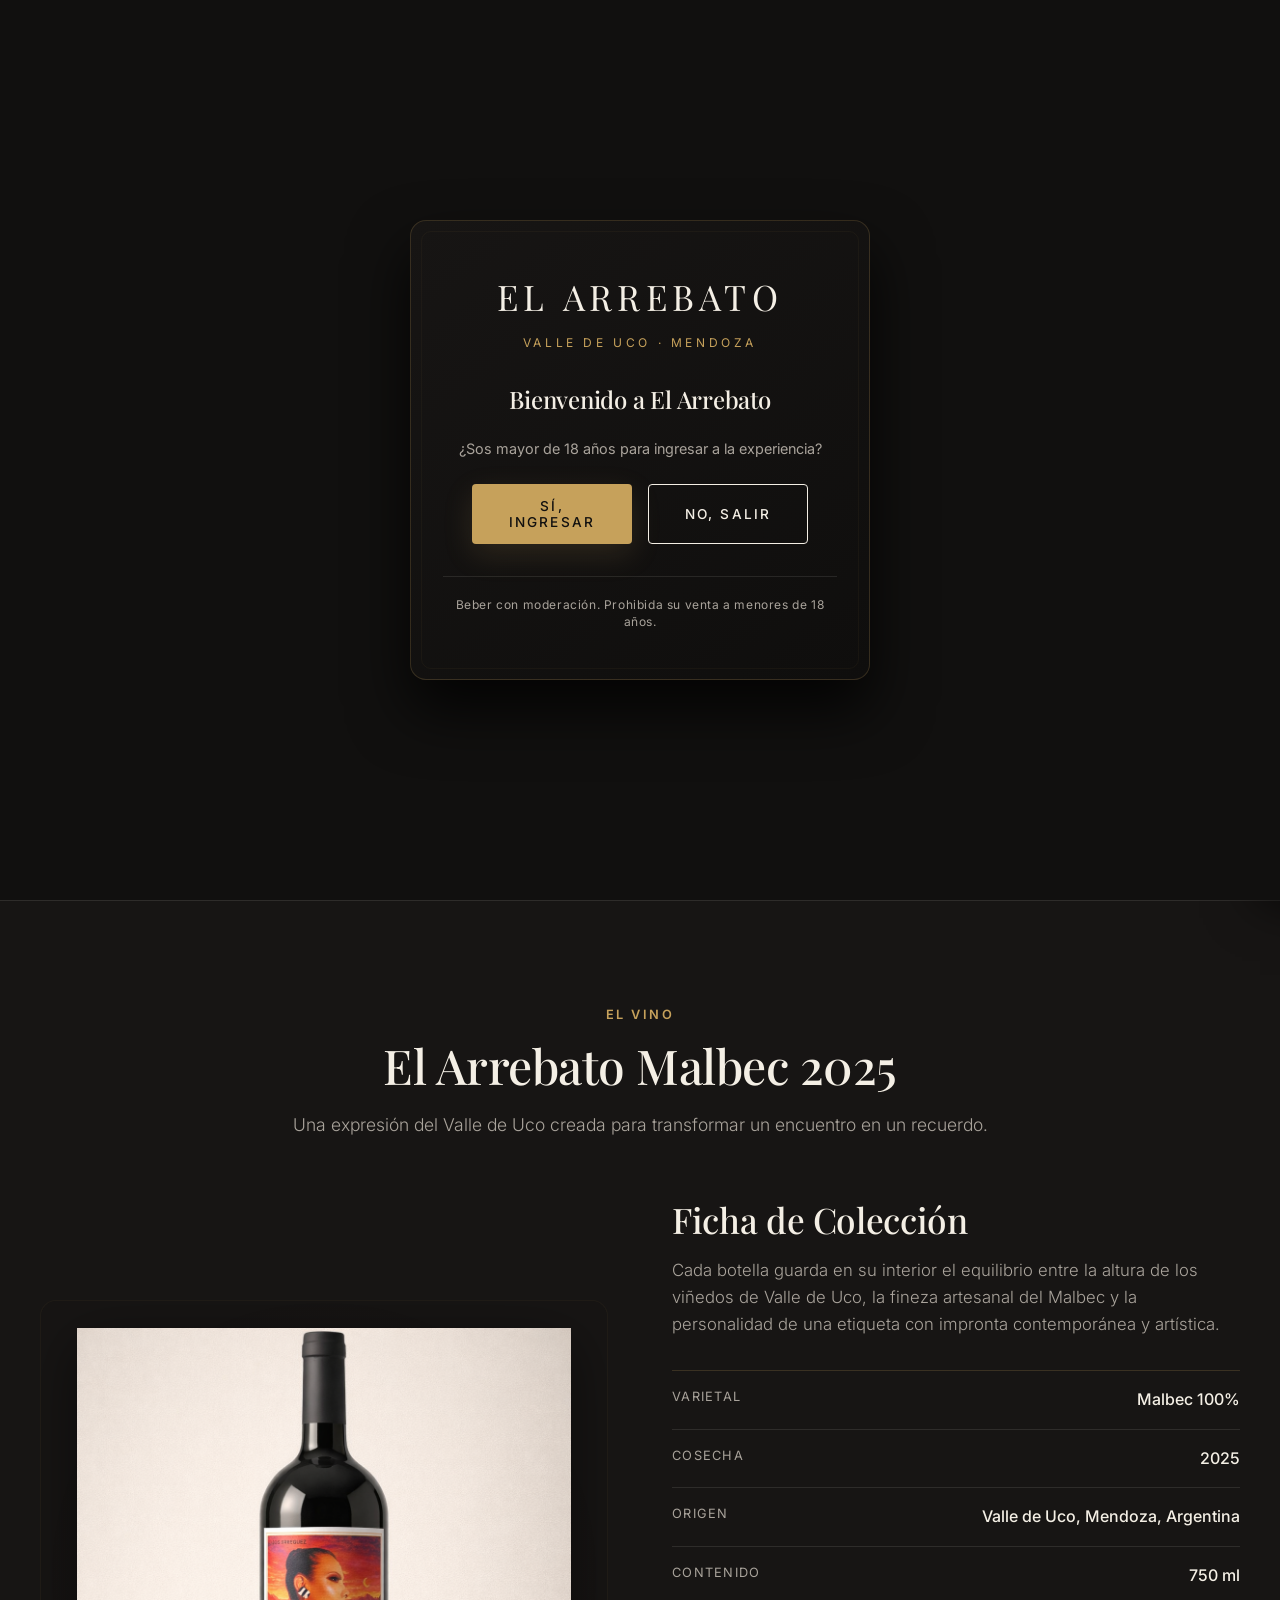
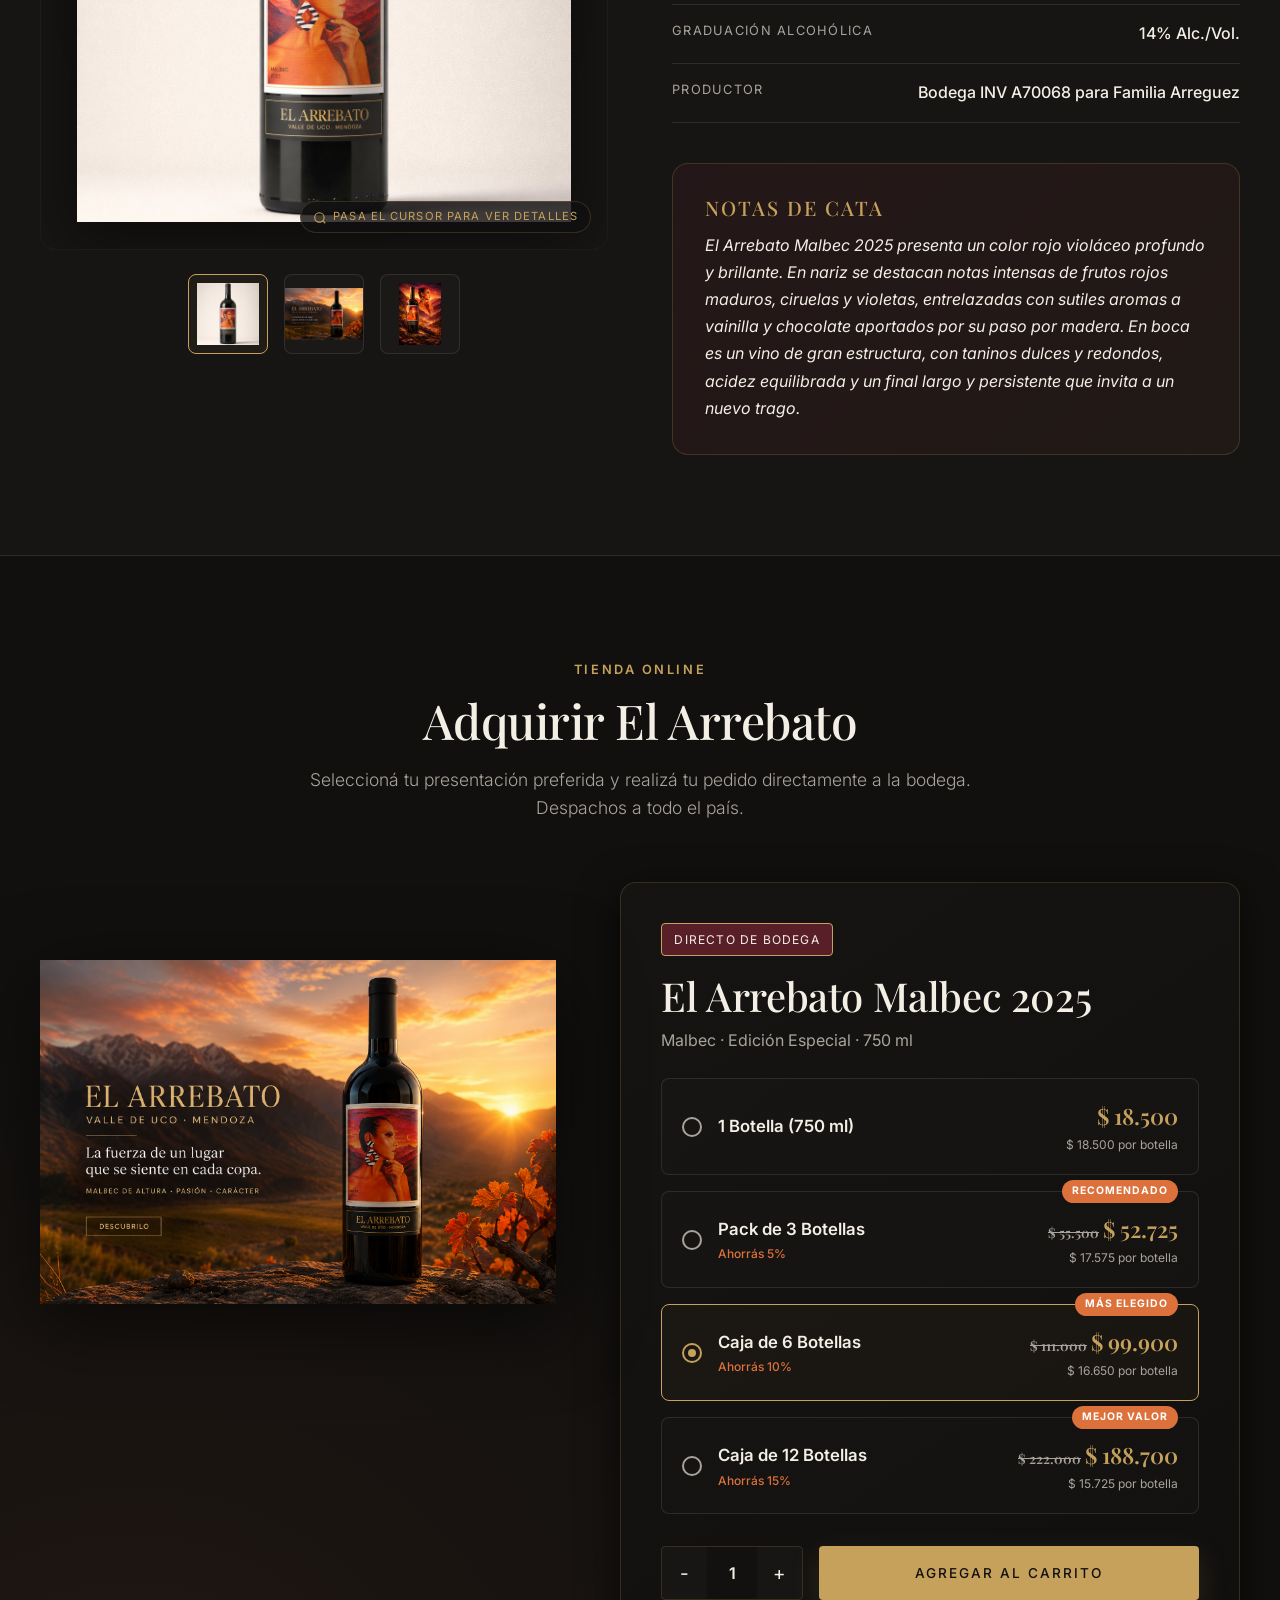
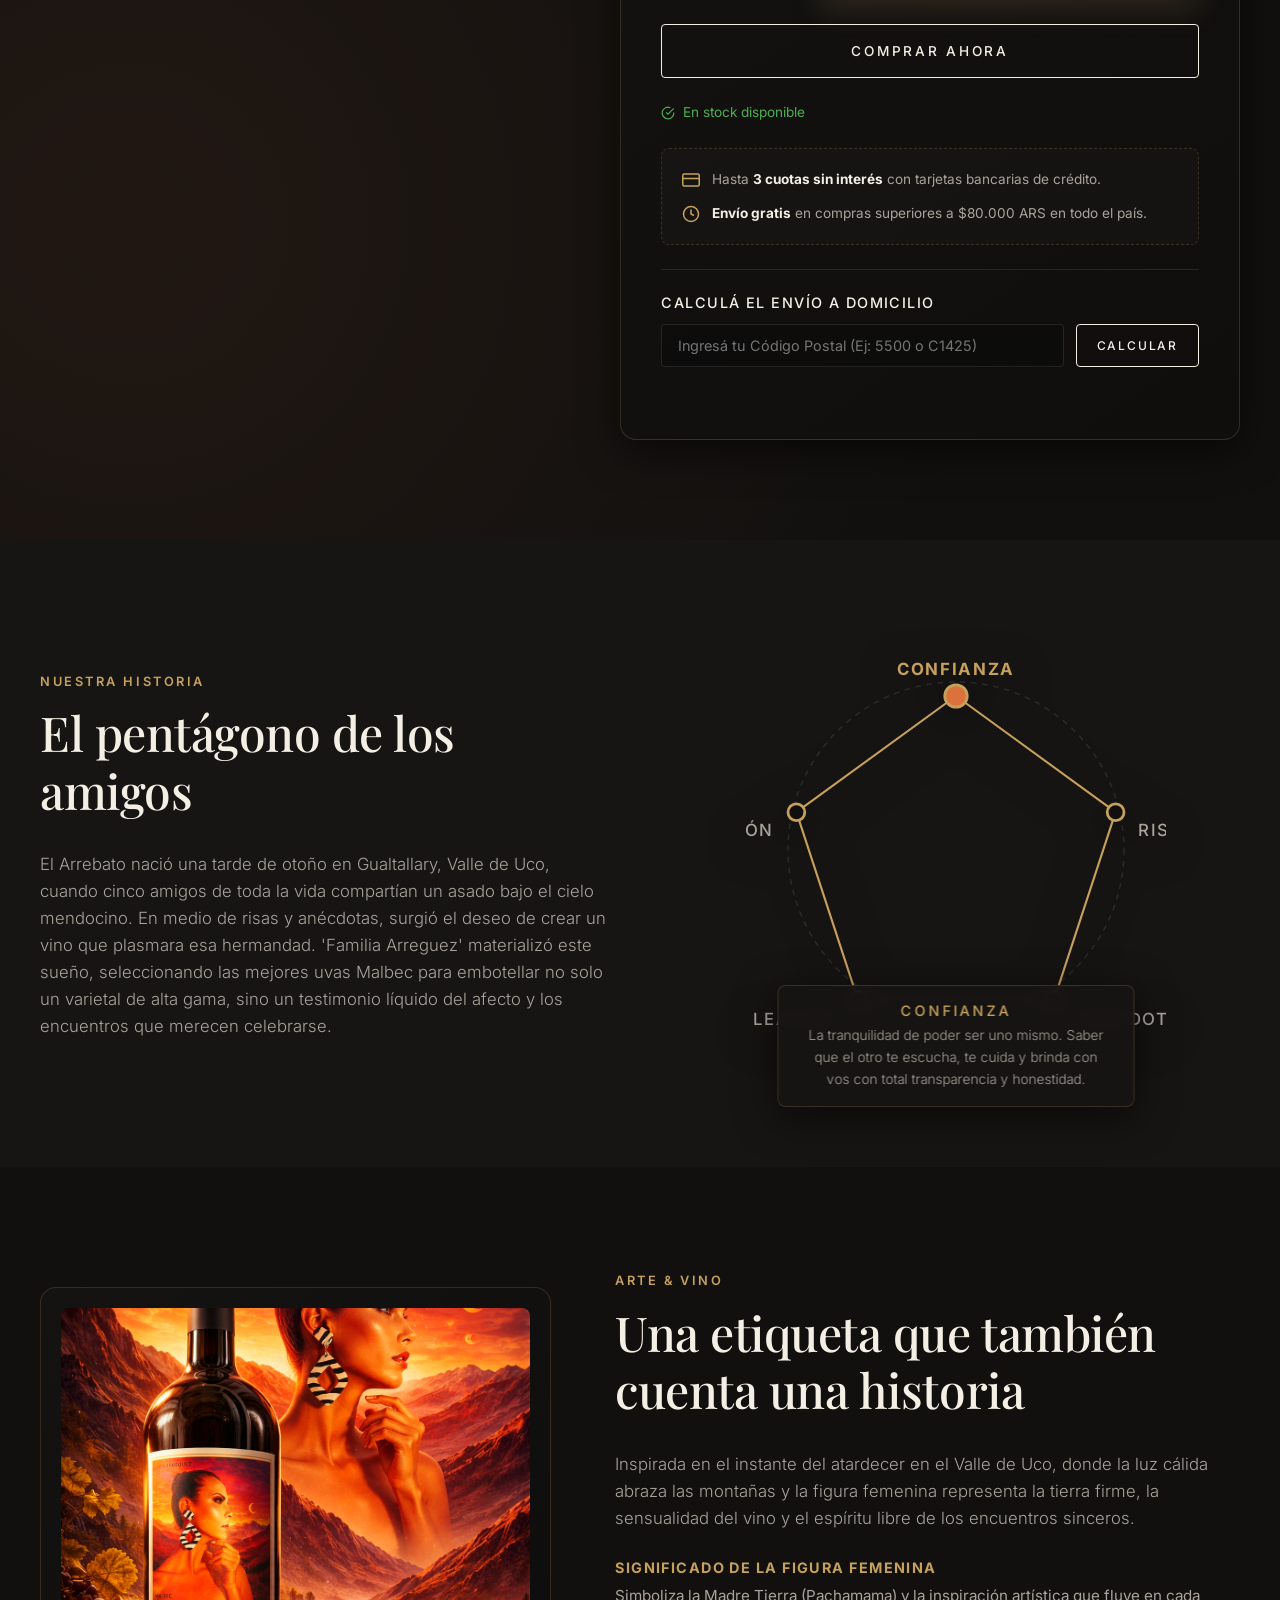
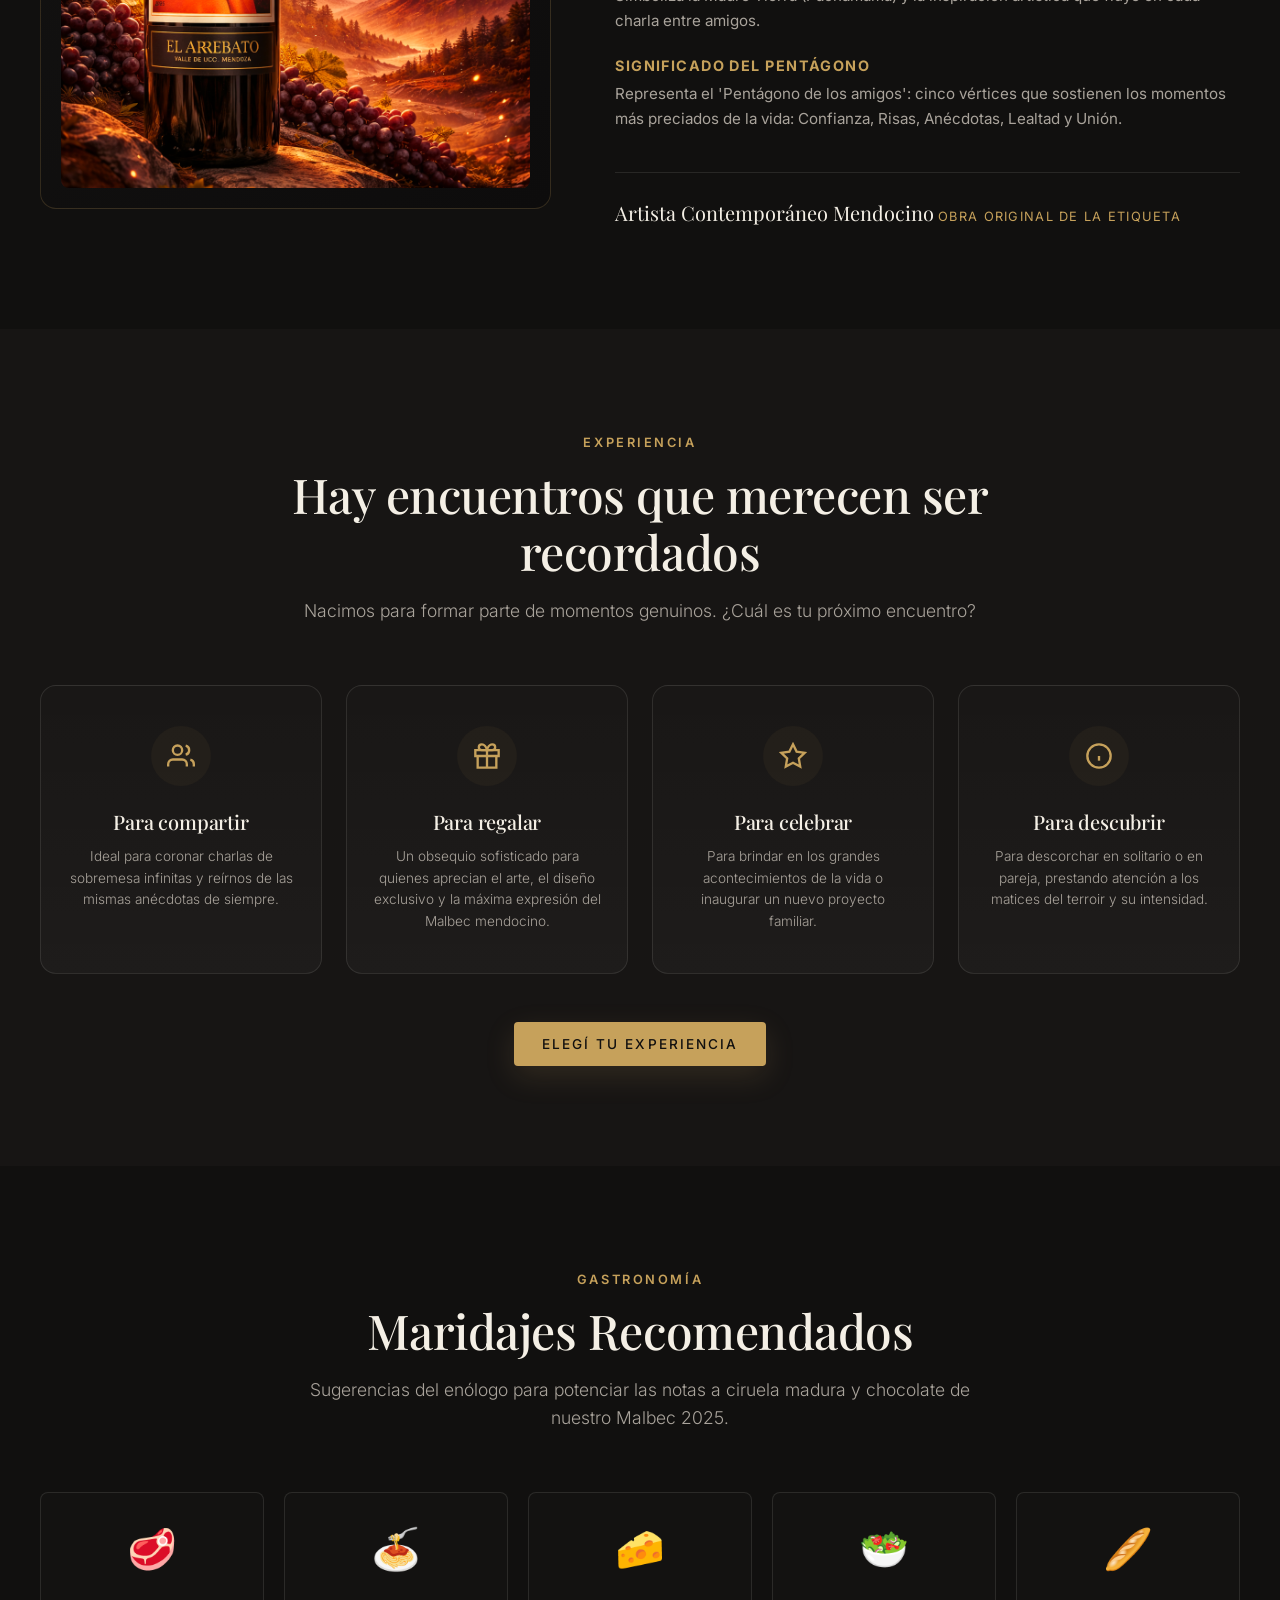
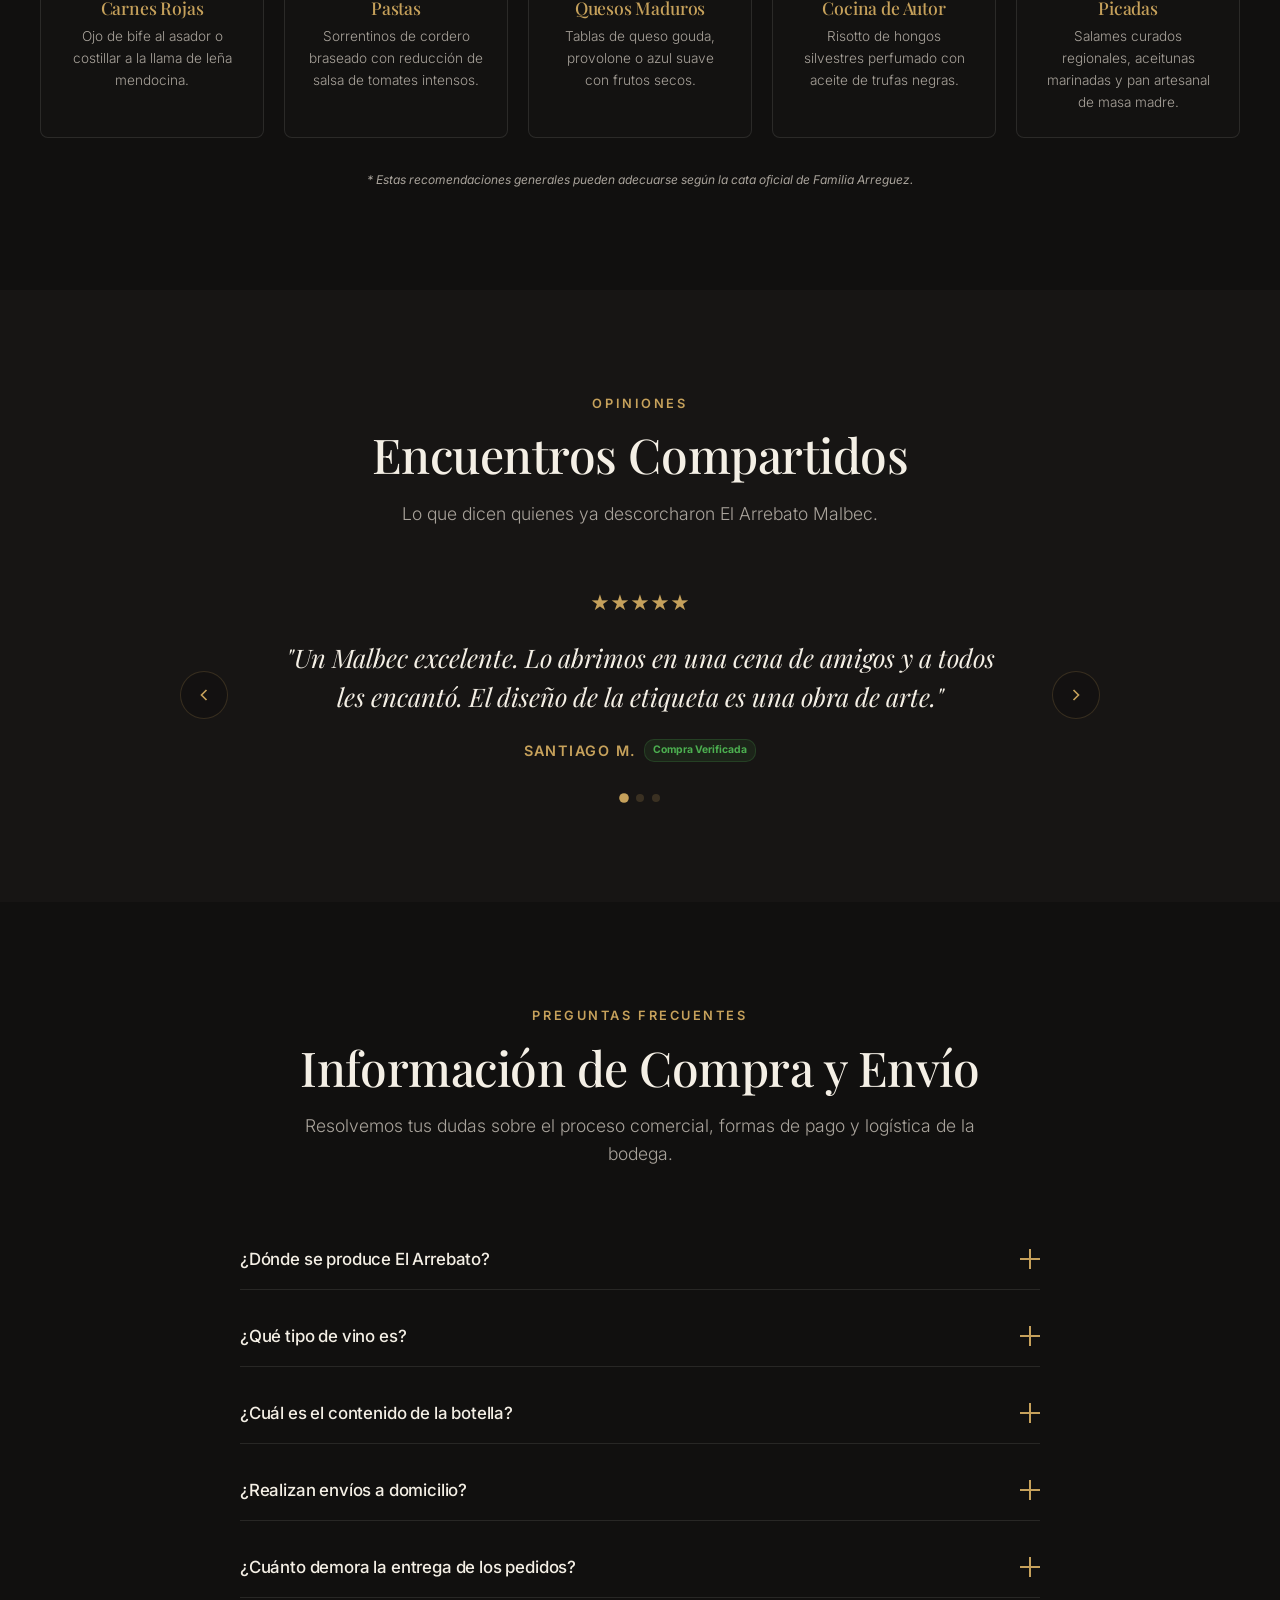
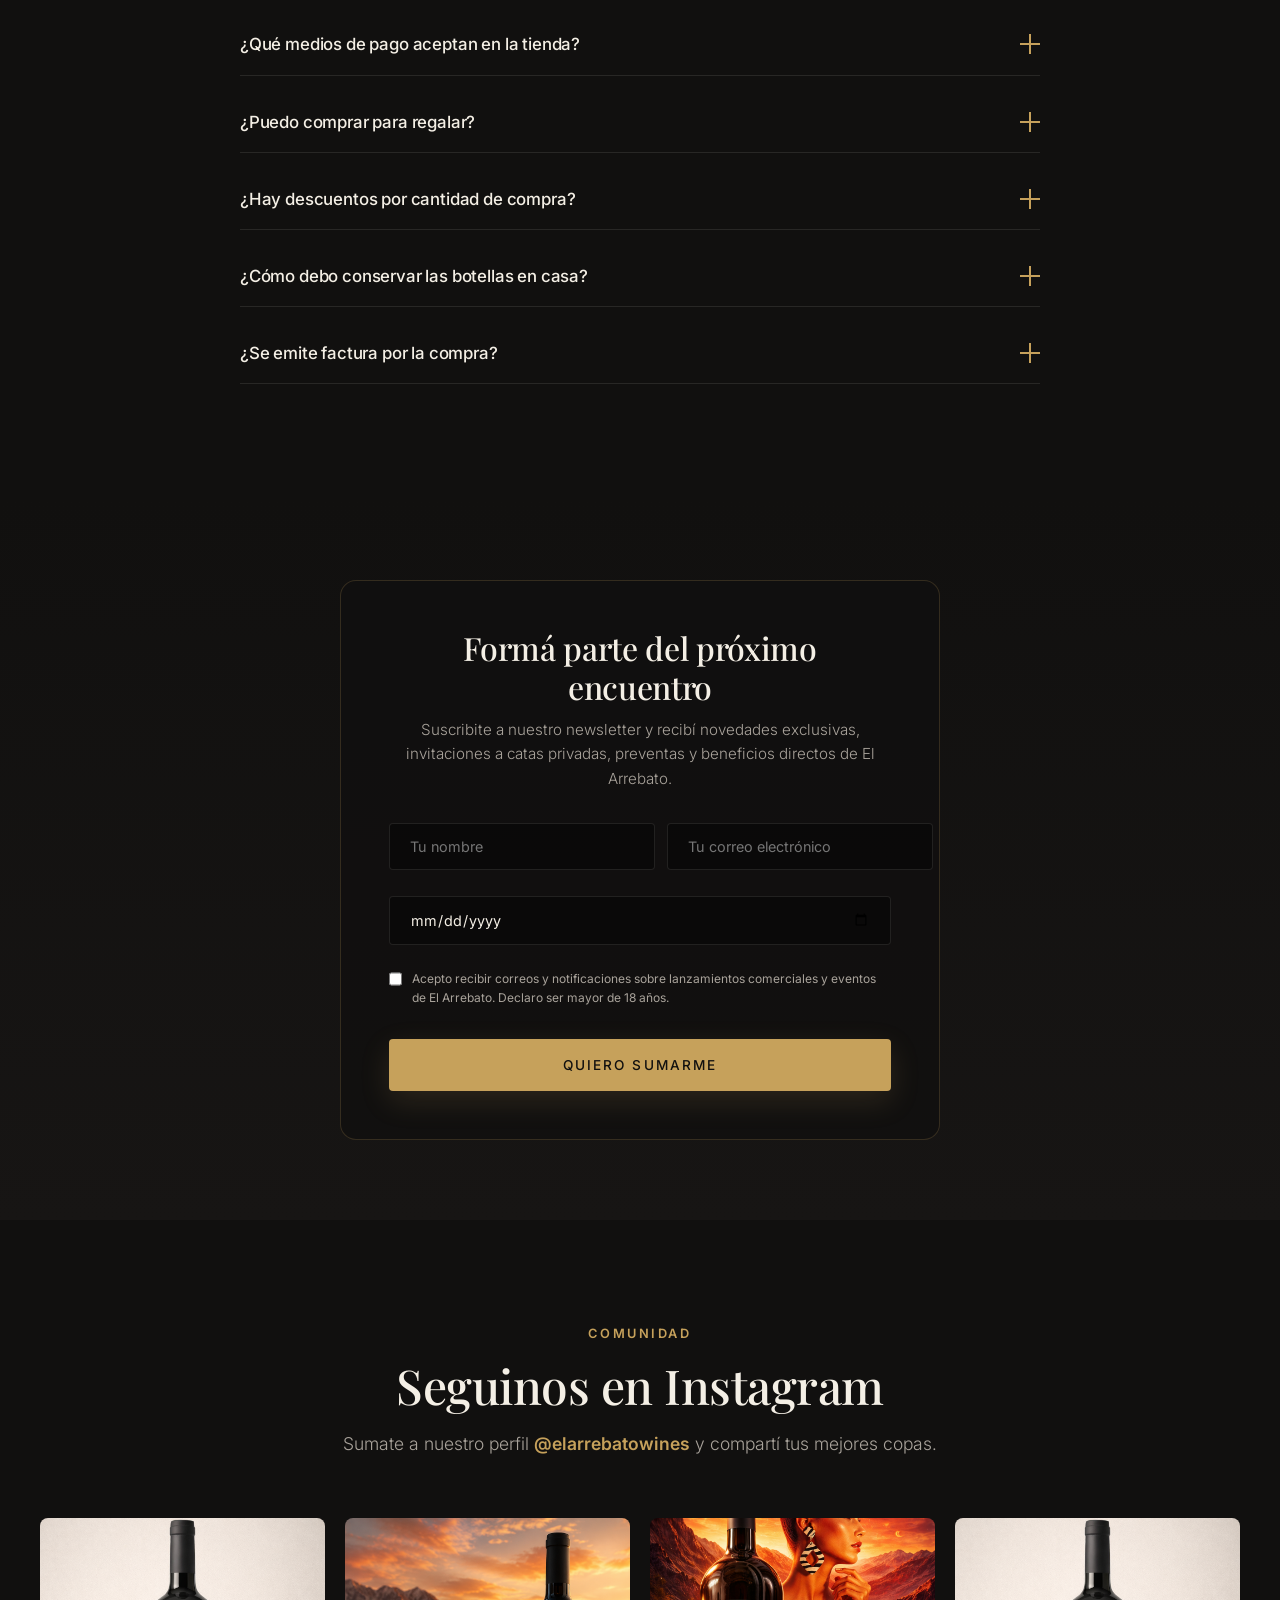
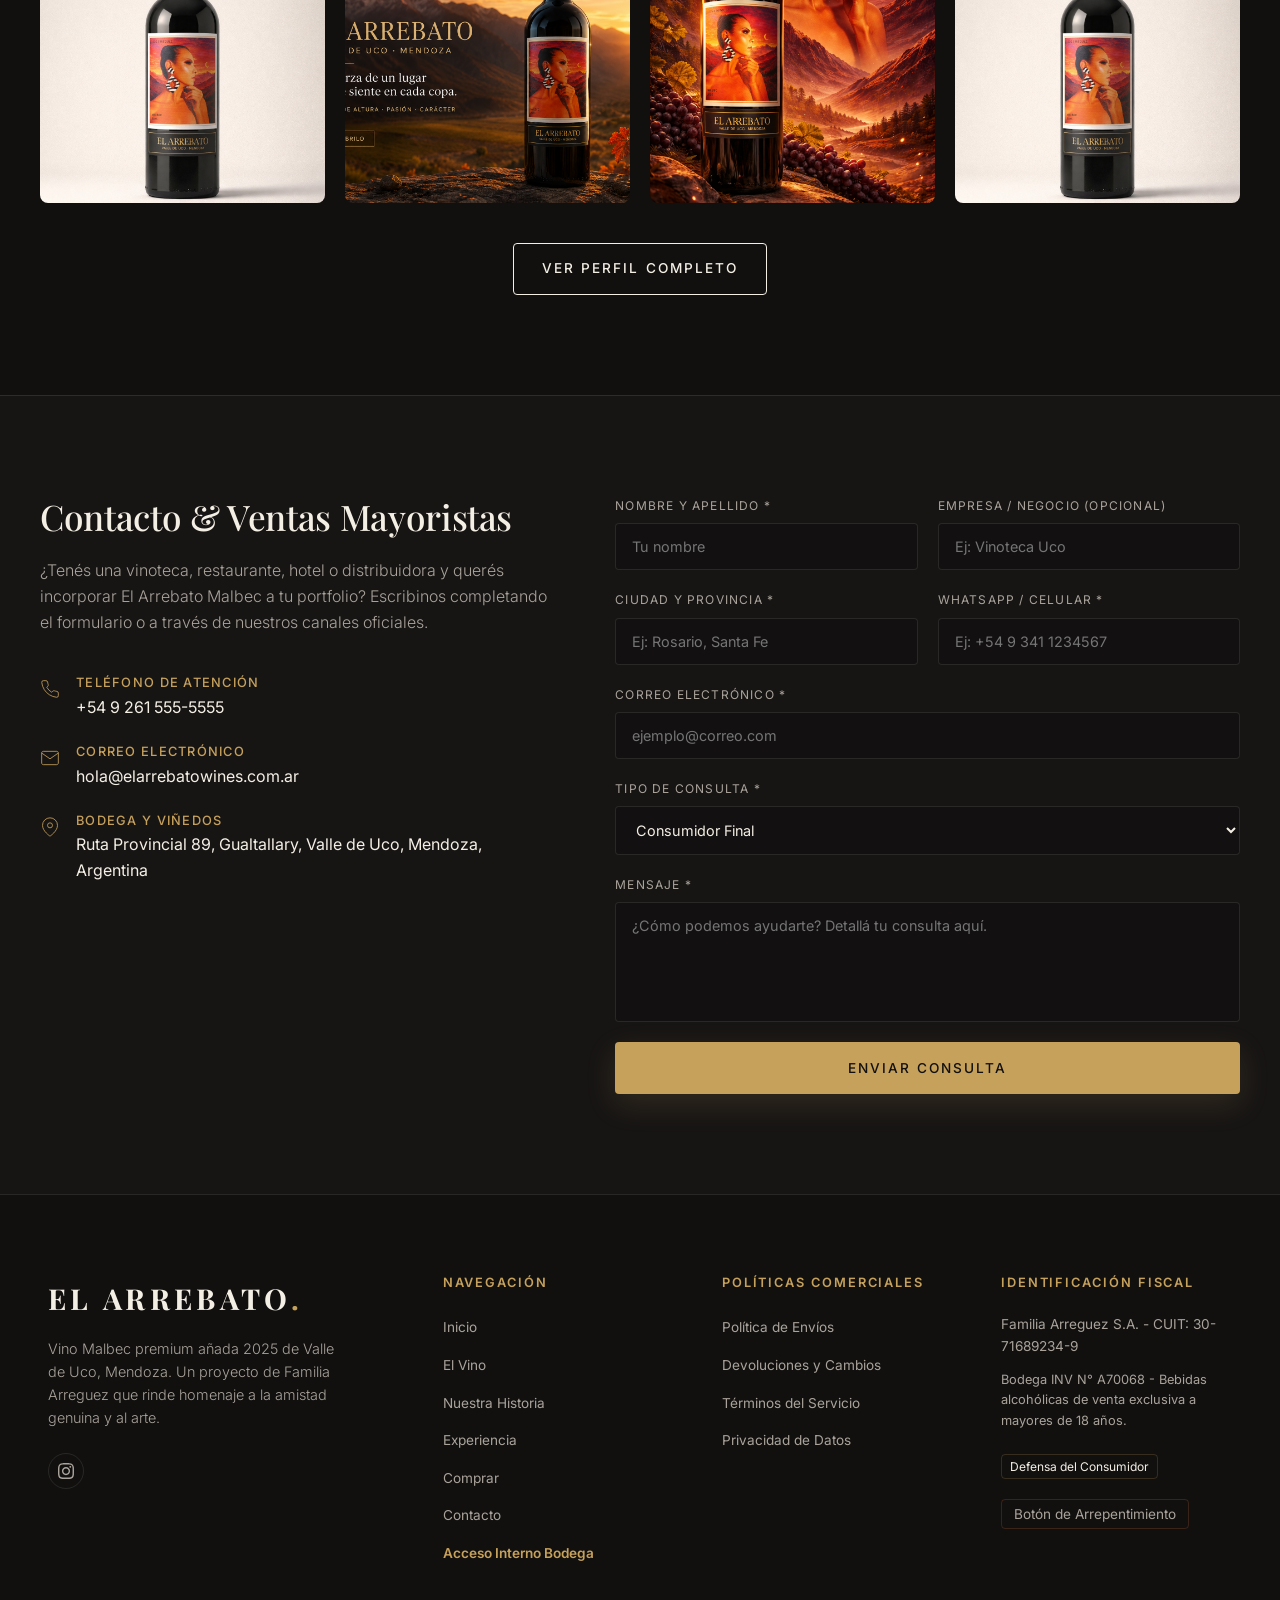
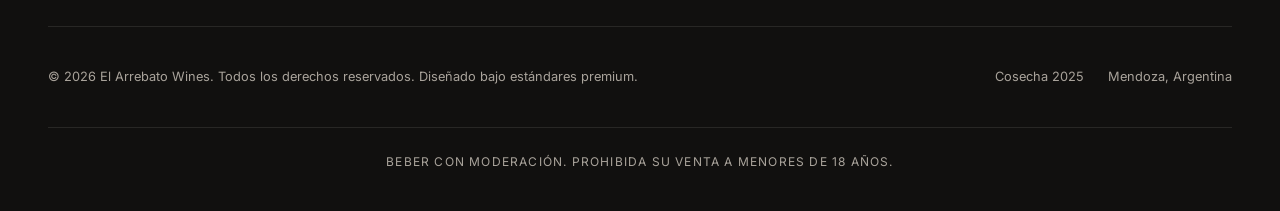
==== index.html @ e32b67bf "deploy: landing page y e-commerce premium" ====
<!DOCTYPE html>
<html lang="es">
<head>
    <meta charset="UTF-8">
    <meta name="viewport" content="width=device-width, initial-scale=1.0">
    
    <!-- SEO & Metadata Primario -->
    <title>El Arrebato — Vino Malbec Premium de Valle de Uco, Mendoza</title>
    <meta name="description" content="Descubrí El Arrebato, un Malbec premium de Valle de Uco, Mendoza. Creado bajo el concepto del pentágono de los amigos para transformar encuentros en recuerdos. Compra online segura.">
    <meta name="keywords" content="El Arrebato vino, El Arrebato Malbec, Malbec Valle de Uco, Comprar vino Malbec online, Comprar vino de Mendoza, Vino argentino premium, Vino para regalar, Vinos del Valle de Uco">
    <link rel="canonical" href="https://www.elarrebatowines.com.ar/">

    <!-- Open Graph (Redes Sociales) -->
    <meta property="og:type" content="product">
    <meta property="og:title" content="El Arrebato — Vino Malbec Premium de Valle de Uco">
    <meta property="og:description" content="Desde el Valle de Uco, Mendoza, una edición con carácter, arte y una historia de amistad. Edición exclusiva 750 ml.">
    <meta property="og:image" content="public/images/arrebato_perspectiva.png">
    <meta property="og:url" content="https://www.elarrebatowines.com.ar/">
    <meta property="og:site_name" content="El Arrebato">

    <!-- Estilos CSS -->
    <link rel="stylesheet" href="css/style.css">
    
    <!-- FAQ Schema JSON-LD para SEO y AEO -->
    <script type="application/ld+json">
    {
      "@context": "https://schema.org",
      "@type": "FAQPage",
      "mainEntity": [
        {
          "@type": "Question",
          "name": "¿Dónde se produce El Arrebato?",
          "acceptedAnswer": {
            "@type": "Answer",
            "text": "El Arrebato se produce y embotella en el Valle de Uco, en la prestigiosa zona vitivinícola de Gualtallary, Mendoza, Argentina."
          }
        },
        {
          "@type": "Question",
          "name": "¿Qué tipo de vino es?",
          "acceptedAnswer": {
            "@type": "Answer",
            "text": "Es un vino tinto varietal 100% Malbec, cosecha 2025, de perfil premium y sofisticado."
          }
        },
        {
          "@type": "Question",
          "name": "¿Cuál es el contenido de la botella?",
          "acceptedAnswer": {
            "@type": "Answer",
            "text": "La presentación oficial de El Arrebato Malbec es en botella de vidrio premium de 750 ml."
          }
        },
        {
          "@type": "Question",
          "name": "¿Realizan envíos?",
          "acceptedAnswer": {
            "@type": "Answer",
            "text": "Sí, realizamos envíos a todo el territorio de la República Argentina de forma segura y garantizada."
          }
        },
        {
          "@type": "Question",
          "name": "¿Cuánto demora la entrega?",
          "acceptedAnswer": {
            "@type": "Answer",
            "text": "Los envíos dentro de Mendoza demoran de 24 a 48 horas. Para CABA, GBA y principales capitales nacionales, el tiempo es de 3 a 5 días hábiles. El resto del país demora de 5 a 7 días hábiles."
          }
        },
        {
          "@type": "Question",
          "name": "¿Qué medios de pago aceptan?",
          "acceptedAnswer": {
            "@type": "Answer",
            "text": "Aceptamos tarjetas de crédito y débito a través de la plataforma segura de Mercado Pago, y transferencia bancaria directa."
          }
        }
      ]
    }
    </script>

    <!-- Product Schema JSON-LD para Google Search -->
    <script type="application/ld+json">
    {
      "@context": "https://schema.org/",
      "@type": "Product",
      "name": "El Arrebato Malbec 2025",
      "image": [
        "public/images/arrebato_frente.png",
        "public/images/arrebato_perspectiva.png"
      ],
      "description": "Vino Malbec premium añada 2025 de Valle de Uco, Mendoza. 14% Alc./Vol. Producido para Familia Arreguez.",
      "sku": "EA-MALBEC-2025",
      "brand": {
        "@type": "Brand",
        "name": "El Arrebato"
      },
      "offers": {
        "@type": "AggregateOffer",
        "priceCurrency": "ARS",
        "lowPrice": "15725",
        "highPrice": "18500",
        "offerCount": "4",
        "priceValidUntil": "2027-12-31",
        "availability": "https://schema.org/InStock"
      }
    }
    </script>
</head>
<body>

    <!-- 1. Verificación de Edad (Age Gate) -->
    <div id="age-gate">
        <div class="age-gate-card">
            <div class="age-gate-logo">EL ARREBATO</div>
            <div class="age-gate-subtitle">Valle de Uco · Mendoza</div>
            <h2 class="age-gate-title">Bienvenido a El Arrebato</h2>
            <p style="color: var(--color-gray-warm); font-size: 0.9rem; margin-bottom: 24px;">¿Sos mayor de 18 años para ingresar a la experiencia?</p>
            
            <div class="age-gate-buttons">
                <button class="btn btn-solid" id="age-yes">Sí, ingresar</button>
                <button class="btn btn-outline" id="age-no">No, salir</button>
            </div>
            
            <div class="age-gate-warning">
                Beber con moderación. Prohibida su venta a menores de 18 años.
            </div>
        </div>
    </div>

    <!-- 2. Carrito de Compras Lateral (Drawer) -->
    <div class="cart-overlay" id="cart-overlay"></div>
    <div id="cart-drawer">
        <div class="cart-header">
            <h3>Tu selección de vinos</h3>
            <span class="close-cart" id="close-cart">
                <svg viewBox="0 0 24 24" width="24" height="24" stroke="currentColor" fill="none" stroke-width="2"><line x1="18" y1="6" x2="6" y2="18"></line><line x1="6" y1="6" x2="18" y2="18"></line></svg>
            </span>
        </div>
        
        <div class="cart-items-container" id="cart-items-container">
            <!-- Renderizado dinámico de items vía JS -->
        </div>
        
        <div class="cart-footer">
            <div class="discount-code-section">
                <div class="discount-code-row">
                    <input type="text" id="promo-code-input" placeholder="Ingresá código de descuento (Ej: AMIGOS10)" value="">
                    <button class="btn btn-outline" id="apply-promo-btn">Aplicar</button>
                </div>
                <div class="discount-message" id="promo-message"></div>
            </div>
            
            <div class="cart-subtotal-row">
                <span>Subtotal:</span>
                <span id="cart-subtotal">$0</span>
            </div>
            <div class="cart-subtotal-row text-sunset" style="display: none;">
                <span>Descuento aplicado:</span>
                <span id="cart-discount">-$0</span>
            </div>
            <div class="cart-subtotal-row">
                <span>Envío estimado:</span>
                <span id="cart-shipping">$0</span>
            </div>
            <div class="cart-subtotal-row total">
                <span>Total:</span>
                <span id="cart-total">$0</span>
            </div>
            
            <button class="btn btn-solid" id="btn-checkout">Proceder al checkout</button>
            <div class="cart-continue-shopping" id="continue-shopping">Seguir explorando</div>
        </div>
    </div>

    <!-- 3. Modal de Checkout de Compra -->
    <div class="checkout-modal" id="checkout-modal">
        <div class="checkout-card">
            <div class="checkout-header">
                <h3>Finalizar Compra</h3>
                <span class="close-checkout" id="close-checkout">&times;</span>
            </div>
            
            <div class="checkout-steps-nav">
                <div class="checkout-step-nav-item active" id="step-nav-1">1. Envío</div>
                <div class="checkout-step-nav-item" id="step-nav-2">2. Pago</div>
                <div class="checkout-step-nav-item" id="step-nav-3">3. Confirmación</div>
            </div>
            
            <div class="checkout-body">
                <!-- Paso 1: Datos Personales y de Envío -->
                <div class="checkout-step-panel active" id="step-panel-1">
                    <h4 style="font-family:var(--font-sans); font-size:1.1rem; margin-bottom:20px; font-weight:600;">Detalle de entrega</h4>
                    <form class="checkout-form-grid" id="checkout-form-1" onsubmit="return false;">
                        <div class="form-group" style="grid-column: span 2;">
                            <label for="chk-name">Nombre y Apellido completo *</label>
                            <input type="text" id="chk-name" required placeholder="Ej: Juan Arreguez">
                        </div>
                        <div class="form-group">
                            <label for="chk-email">Email *</label>
                            <input type="email" id="chk-email" required placeholder="juan@ejemplo.com">
                        </div>
                        <div class="form-group">
                            <label for="chk-phone">WhatsApp / Celular *</label>
                            <input type="tel" id="chk-phone" required placeholder="Ej: +54 9 261 123456">
                        </div>
                        <div class="form-group" style="grid-column: span 2;">
                            <label for="chk-address">Calle, número, piso, dpto *</label>
                            <input type="text" id="chk-address" required placeholder="Dirección completa de entrega">
                        </div>
                        <div class="form-group">
                            <label for="chk-province">Provincia *</label>
                            <select id="chk-province" required>
                                <option value="Mendoza">Mendoza</option>
                                <option value="Buenos Aires">Buenos Aires</option>
                                <option value="CABA">CABA (Capital Federal)</option>
                                <option value="Catamarca">Catamarca</option>
                                <option value="Chaco">Chaco</option>
                                <option value="Chubut">Chubut</option>
                                <option value="Cordoba">Córdoba</option>
                                <option value="Corrientes">Corrientes</option>
                                <option value="Entre Rios">Entre Ríos</option>
                                <option value="Formosa">Formosa</option>
                                <option value="Jujuy">Jujuy</option>
                                <option value="La Pampa">La Pampa</option>
                                <option value="La Rioja">La Rioja</option>
                                <option value="Misiones">Misiones</option>
                                <option value="Neuquen">Neuquén</option>
                                <option value="Rio Negro">Río Negro</option>
                                <option value="Salta">Salta</option>
                                <option value="San Juan">San Juan</option>
                                <option value="San Luis">San Luis</option>
                                <option value="Santa Cruz">Santa Cruz</option>
                                <option value="Santa Fe">Santa Fe</option>
                                <option value="Santiago del Estero">Santiago del Estero</option>
                                <option value="Tierra del Fuego">Tierra del Fuego</option>
                                <option value="Tucuman">Tucumán</option>
                            </select>
                        </div>
                        <div class="form-group">
                            <label for="chk-city">Localidad *</label>
                            <input type="text" id="chk-city" required placeholder="Ej: Ciudad de Mendoza">
                        </div>
                        <div class="form-group">
                            <label for="chk-zip">Código Postal *</label>
                            <input type="text" id="chk-zip" required placeholder="Ej: 5500">
                        </div>
                    </form>
                </div>
                
                <!-- Paso 2: Método de Pago -->
                <div class="checkout-step-panel" id="step-panel-2">
                    <h4 style="font-family:var(--font-sans); font-size:1.1rem; margin-bottom:20px; font-weight:600;">Selección de pago</h4>
                    <div class="payment-methods-grid">
                        <div class="payment-method-card selected" data-method="mercadopago">
                            <div class="payment-method-radio"></div>
                            <div class="payment-method-text">
                                <h4>Mercado Pago (Crédito, Débito, Saldo)</h4>
                                <p>Aboná de forma segura con tarjeta de crédito en cuotas sin interés o débito directo a través de la pasarela líder.</p>
                            </div>
                        </div>
                        <div class="payment-method-card" data-method="transfer">
                            <div class="payment-method-radio"></div>
                            <div class="payment-method-text">
                                <h4>Transferencia Bancaria Directa</h4>
                                <p>Recibirás los datos bancarios de la Familia Arreguez para enviar tu comprobante. Despacho inmediato.</p>
                            </div>
                        </div>
                    </div>
                    <div class="order-summary-box" id="checkout-order-summary">
                        <!-- Carga dinámica del resumen de orden -->
                    </div>
                </div>
                
                <!-- Paso 3: Confirmación Final Éxito -->
                <div class="checkout-step-panel" id="step-panel-3">
                    <div class="checkout-success-panel">
                        <div class="checkout-success-icon flex-center">
                            <svg viewBox="0 0 24 24" stroke="currentColor" fill="none" stroke-width="3"><polyline points="20 6 9 17 4 12"></polyline></svg>
                        </div>
                        <h4>¡Gracias por tu compra!</h4>
                        <p>Tu orden de El Arrebato ha sido recibida con éxito y ya está en proceso de preparación en la bodega. Te enviamos un mail automático con el resumen.</p>
                        
                        <div class="order-summary-box" id="success-summary-box" style="text-align: left;">
                            <!-- Detalle resumen exitoso -->
                        </div>
                        <div id="payment-instructions"></div>
                        
                        <button class="btn btn-solid" id="checkout-finish-btn" style="margin-top: 24px;">Volver a la Tienda</button>
                    </div>
                </div>
            </div>
            
            <div class="checkout-footer">
                <button class="btn btn-outline" id="checkout-prev" style="display: none;">Volver</button>
                <button class="btn btn-solid" id="checkout-next">Continuar a pago</button>
            </div>
        </div>
    </div>

    <!-- 4. Header de la Landing Page -->
    <header>
        <div class="nav-container">
            <a href="#hero" class="logo">EL ARREBATO<span>.</span></a>
            
            <nav class="nav-links" id="nav-links">
                <a href="#hero" class="active">Inicio</a>
                <a href="#el-vino">El Vino</a>
                <a href="#nuestra-historia">Nuestra Historia</a>
                <a href="#experiencia">Experiencia</a>
                <a href="#comprar">Comprar</a>
                <a href="#contacto">Contacto</a>
            </nav>
            
            <div class="nav-actions">
                <div class="cart-icon-btn" id="cart-icon-btn" aria-label="Carrito de compras">
                    <svg viewBox="0 0 24 24"><circle cx="9" cy="21" r="1"></circle><circle cx="20" cy="21" r="1"></circle><path d="M1 1h4l2.68 13.39a2 2 0 0 0 2 1.61h9.72a2 2 0 0 0 2-1.61L23 6H6"></path></svg>
                    <span class="cart-badge" style="display: none;">0</span>
                </div>
                <a href="#comprar" class="btn btn-solid" style="padding: 10px 20px; font-size: 0.75rem;">Comprar ahora</a>
                <div class="menu-toggle" id="menu-toggle" aria-label="Menu hamburguesa">
                    <span></span>
                    <span></span>
                    <span></span>
                </div>
            </div>
        </div>
    </header>

    <!-- 5. Hero Principal (Pantalla Completa) -->
    <section id="hero">
        <div class="container hero-grid">
            <div class="hero-content">
                <span class="hero-tagline">Malbec 2025 · Valle de Uco · Mendoza</span>
                <h1>Un Malbec nacido para compartir</h1>
                <p>Desde el Valle de Uco, una edición con carácter, arte y una historia que comienza entre amigos.</p>
                <div class="hero-buttons">
                    <a href="#comprar" class="btn btn-solid">Comprar El Arrebato</a>
                    <a href="#nuestra-historia" class="btn btn-outline">Descubrir su historia</a>
                </div>
                <div class="hero-wine-info">
                    <div class="hero-wine-info-item">
                        <span class="label">Presentación</span>
                        <span class="val">Botella 750 ml</span>
                    </div>
                    <div class="hero-wine-info-item">
                        <span class="label">Graduación</span>
                        <span class="val">14% Alc./Vol.</span>
                    </div>
                    <div class="hero-wine-info-item">
                        <span class="label">Origen</span>
                        <span class="val">Mendoza, AR</span>
                    </div>
                </div>
            </div>
            
            <div class="hero-visual">
                <div class="hero-visual-bg"></div>
                <img src="public/images/arrebato_perspectiva.png" alt="Botella de Vino El Arrebato Malbec" class="hero-bottle-img">
            </div>
        </div>
        
        <div class="scroll-indicator" onclick="document.getElementById('el-vino').scrollIntoView({behavior: 'smooth'});">
            <span>Explorar</span>
        </div>
    </section>

    <!-- 6. Presentación del Producto & Ficha Técnica -->
    <section id="el-vino" class="section-padding">
        <div class="container">
            <div class="section-header">
                <span>El Vino</span>
                <h2>El Arrebato Malbec 2025</h2>
                <p>Una expresión del Valle de Uco creada para transformar un encuentro en un recuerdo.</p>
            </div>
            
            <div class="product-showcase">
                <div class="product-gallery">
                    <div class="gallery-main">
                        <img src="public/images/arrebato_frente.png" alt="El Arrebato Malbec" id="main-gallery-img">
                        <div class="zoom-hint">
                            <svg viewBox="0 0 24 24" width="14" height="14" stroke="currentColor" fill="none" stroke-width="2" style="margin-top:1px;"><circle cx="11" cy="11" r="8"></circle><line x1="21" y1="21" x2="16.65" y2="16.65"></line></svg>
                            Pasa el cursor para ver detalles
                        </div>
                    </div>
                    <div class="gallery-thumbs">
                        <div class="thumb-btn active" data-type="frente">
                            <img src="public/images/arrebato_frente.png" alt="Frente">
                        </div>
                        <div class="thumb-btn" data-type="perspectiva">
                            <img src="public/images/arrebato_perspectiva.png" alt="Perspectiva">
                        </div>
                        <div class="thumb-btn" data-type="contra">
                            <img src="public/images/arrebato_contraetiqueta.png" alt="Contraetiqueta">
                        </div>
                    </div>
                </div>
                
                <div class="product-details">
                    <h3>Ficha de Colección</h3>
                    <p class="product-desc">Cada botella guarda en su interior el equilibrio entre la altura de los viñedos de Valle de Uco, la fineza artesanal del Malbec y la personalidad de una etiqueta con impronta contemporánea y artística.</p>
                    
                    <div class="specs-table">
                        <div class="spec-row">
                            <span class="spec-label">Varietal</span>
                            <span class="spec-value">Malbec 100%</span>
                        </div>
                        <div class="spec-row">
                            <span class="spec-label">Cosecha</span>
                            <span class="spec-value">2025</span>
                        </div>
                        <div class="spec-row">
                            <span class="spec-label">Origen</span>
                            <span class="spec-value">Valle de Uco, Mendoza, Argentina</span>
                        </div>
                        <div class="spec-row">
                            <span class="spec-label">Contenido</span>
                            <span class="spec-value">750 ml</span>
                        </div>
                        <div class="spec-row">
                            <span class="spec-label">Graduación Alcohólica</span>
                            <span class="spec-value">14% Alc./Vol.</span>
                        </div>
                        <div class="spec-row">
                            <span class="spec-label">Productor</span>
                            <span class="spec-value">Bodega INV A70068 para Familia Arreguez</span>
                        </div>
                    </div>
                    
                    <div class="tasting-notes">
                        <h4>Notas de Cata</h4>
                        <p id="db-tasting-notes">
                            <!-- Inyección dinámica de textos desde DB local -->
                        </p>
                    </div>
                </div>
            </div>
        </div>
    </section>

    <!-- 7. Módulo de E-Commerce (Sección de Compra) -->
    <section id="comprar" class="section-padding">
        <div class="container">
            <div class="section-header">
                <span>Tienda Online</span>
                <h2>Adquirir El Arrebato</h2>
                <p>Seleccioná tu presentación preferida y realizá tu pedido directamente a la bodega. Despachos a todo el país.</p>
            </div>
            
            <div class="ecommerce-container">
                <div class="ecommerce-preview">
                    <img src="public/images/arrebato_perspectiva.png" alt="Botella El Arrebato Malbec">
                </div>
                
                <div class="ecommerce-buy-card">
                    <span class="ecommerce-badge-promo">Directo de Bodega</span>
                    <h3 class="ecommerce-wine-title">El Arrebato Malbec 2025</h3>
                    <p class="ecommerce-wine-subtitle">Malbec · Edición Especial · 750 ml</p>
                    
                    <div class="presentation-selector" id="presentation-selector">
                        <!-- Generación dinámica de opciones de pack (1 botella, pack de 3, 6, 12) -->
                    </div>
                    
                    <!-- Controles de cantidad -->
                    <div class="ecommerce-actions">
                        <div class="quantity-selector">
                            <button class="qty-btn" id="buy-qty-minus" aria-label="Restar">-</button>
                            <input type="text" class="qty-input" id="buy-qty" value="1" readonly>
                            <button class="qty-btn" id="buy-qty-plus" aria-label="Sumar">+</button>
                        </div>
                        <button class="btn btn-solid" id="btn-add-cart">Agregar al Carrito</button>
                    </div>
                    
                    <button class="btn btn-outline" id="btn-buy-now" style="width: 100%; margin-bottom: 24px; height: 54px; letter-spacing: 0.2em;">Comprar ahora</button>
                    
                    <!-- Stock status -->
                    <div class="stock-indicator-text" id="db-stock-indicator">
                        <!-- Cargando stock -->
                    </div>
                    
                    <!-- Promos y Cuotas -->
                    <div class="payment-promos">
                        <div class="promo-item">
                            <svg viewBox="0 0 24 24" stroke="currentColor" fill="none" stroke-width="2"><rect x="1" y="4" width="22" height="16" rx="2" ry="2"></rect><line x1="1" y1="10" x2="23" y2="10"></line></svg>
                            <span>Hasta <strong>3 cuotas sin interés</strong> con tarjetas bancarias de crédito.</span>
                        </div>
                        <div class="promo-item">
                            <svg viewBox="0 0 24 24" stroke="currentColor" fill="none" stroke-width="2"><circle cx="12" cy="12" r="10"></circle><polyline points="12 6 12 12 16 14"></polyline></svg>
                            <span><strong>Envío gratis</strong> en compras superiores a $80.000 ARS en todo el país.</span>
                        </div>
                    </div>
                    
                    <!-- Calculador de envío -->
                    <div class="shipping-calc">
                        <h4>Calculá el envío a domicilio</h4>
                        <div class="shipping-input-group">
                            <input type="text" id="shipping-zip" placeholder="Ingresá tu Código Postal (Ej: 5500 o C1425)">
                            <button class="btn btn-outline" id="calc-shipping-btn">Calcular</button>
                        </div>
                        <div class="shipping-result" id="shipping-result"></div>
                    </div>
                </div>
            </div>
        </div>
    </section>

    <!-- 8. Nuestra Historia (El Pentágono de los Amigos) -->
    <section id="nuestra-historia" class="section-padding">
        <div class="container story-grid">
            <div class="story-content">
                <div class="section-header" style="text-align: left; margin-bottom: 32px; max-width: 100%;">
                    <span>Nuestra Historia</span>
                    <h2>El pentágono de los amigos</h2>
                </div>
                <div class="story-text" id="db-brand-history">
                    <!-- Contenido editable inyectado de la historia familiar y conceptual -->
                </div>
            </div>
            
            <div class="story-visual-container">
                <!-- SVG Interactivo del Pentágono de Amigos -->
                <div class="pentagon-svg-container">
                    <svg viewBox="0 0 300 300" class="pentagon-svg">
                        <circle cx="150" cy="150" r="120" class="pentagon-bg-circle"></circle>
                        <!-- Pentágono Geométrico. Vértices:
                             1: (150, 40) - Confianza
                             2: (264, 123) - Risas
                             3: (220, 257) - Anécdotas
                             4: (80, 257) - Lealtad
                             5: (36, 123) - Unión
                        -->
                        <polygon points="150,40 264,123 220,257 80,257 36,123" class="pentagon-line"></polygon>
                        
                        <!-- Nodos -->
                        <circle cx="150" cy="40" r="6" class="pentagon-node" data-concept="confianza"></circle>
                        <circle cx="264" cy="123" r="6" class="pentagon-node" data-concept="risas"></circle>
                        <circle cx="220" cy="257" r="6" class="pentagon-node" data-concept="anecdotas"></circle>
                        <circle cx="80" cy="257" r="6" class="pentagon-node" data-concept="lealtad"></circle>
                        <circle cx="36" cy="123" r="6" class="pentagon-node" data-concept="union"></circle>
                        
                        <!-- Textos etiquetas -->
                        <text x="150" y="25" class="pentagon-label-text" data-concept="confianza">Confianza</text>
                        <text x="280" y="140" class="pentagon-label-text" data-concept="risas" style="text-anchor: start;">Risas</text>
                        <text x="235" y="275" class="pentagon-label-text" data-concept="anecdotas" style="text-anchor: start;">Anécdotas</text>
                        <text x="65" y="275" class="pentagon-label-text" data-concept="lealtad" style="text-anchor: end;">Lealtad</text>
                        <text x="20" y="140" class="pentagon-label-text" data-concept="union" style="text-anchor: end;">Unión</text>
                    </svg>
                    
                    <!-- Tarjeta interactiva sobre el pentágono -->
                    <div class="pentagon-info-card">
                        <h5 id="pentagon-info-title">Pilar de Amistad</h5>
                        <p id="pentagon-info-desc">Selecciona o posate sobre un pilar del pentágono para descubrir qué representa en cada copa de El Arrebato.</p>
                    </div>
                </div>
            </div>
        </div>
    </section>

    <!-- 9. Identidad Artística de la Etiqueta -->
    <section id="identidad-artistica" class="section-padding">
        <div class="container art-grid">
            <div class="art-image-frame">
                <!-- Seccion zoom sobre ilustración botella -->
                <img src="public/images/arrebato_contraetiqueta.png" alt="Ilustración artística etiqueta El Arrebato" class="art-image-zoom">
            </div>
            
            <div class="art-details">
                <div class="section-header" style="text-align: left; margin-bottom: 32px; max-width: 100%;">
                    <span>Arte & Vino</span>
                    <h2>Una etiqueta que también cuenta una historia</h2>
                </div>
                <p id="db-art-inspiration">
                    <!-- Carga dinámica de la descripción de la ilustración artística -->
                </p>
                
                <div style="margin-bottom: 20px;">
                    <strong class="text-gold" style="font-size:0.9rem; text-transform:uppercase; letter-spacing:0.1em; display:block; margin-bottom:4px;">Significado de la Figura Femenina</strong>
                    <span id="db-art-woman" style="font-size:0.95rem; color:var(--color-gray-warm)">-</span>
                </div>
                
                <div style="margin-bottom: 20px;">
                    <strong class="text-gold" style="font-size:0.9rem; text-transform:uppercase; letter-spacing:0.1em; display:block; margin-bottom:4px;">Significado del Pentágono</strong>
                    <span id="db-art-pentagon" style="font-size:0.95rem; color:var(--color-gray-warm)">-</span>
                </div>
                
                <div class="artist-signature">
                    <span class="artist-name" id="db-art-author">-</span>
                    <span class="artist-title">Obra Original de la Etiqueta</span>
                </div>
            </div>
        </div>
    </section>

    <!-- 10. Experiencia El Arrebato -->
    <section id="experiencia" class="section-padding">
        <div class="container">
            <div class="section-header">
                <span>Experiencia</span>
                <h2>Hay encuentros que merecen ser recordados</h2>
                <p>Nacimos para formar parte de momentos genuinos. ¿Cuál es tu próximo encuentro?</p>
            </div>
            
            <div class="experience-grid">
                <div class="experience-card">
                    <div class="experience-icon flex-center">
                        <svg viewBox="0 0 24 24" stroke="currentColor" fill="none" stroke-width="2"><path d="M17 21v-2a4 4 0 0 0-4-4H5a4 4 0 0 0-4 4v2"></path><circle cx="9" cy="7" r="4"></circle><path d="M23 21v-2a4 4 0 0 0-3-3.87"></path><path d="M16 3.13a4 4 0 0 1 0 7.75"></path></svg>
                    </div>
                    <h4>Para compartir</h4>
                    <p>Ideal para coronar charlas de sobremesa infinitas y reírnos de las mismas anécdotas de siempre.</p>
                </div>
                
                <div class="experience-card">
                    <div class="experience-icon flex-center">
                        <svg viewBox="0 0 24 24" stroke="currentColor" fill="none" stroke-width="2"><path d="M20 12v10H4V12"></path><path d="M2 7h20v5H2z"></path><path d="M12 22V7"></path><path d="M12 7H7.5a2.5 2.5 0 0 1 0-5C11 2 12 7 12 7z"></path><path d="M12 7h4.5a2.5 2.5 0 0 0 0-5C13 2 12 7 12 7z"></path></svg>
                    </div>
                    <h4>Para regalar</h4>
                    <p>Un obsequio sofisticado para quienes aprecian el arte, el diseño exclusivo y la máxima expresión del Malbec mendocino.</p>
                </div>
                
                <div class="experience-card">
                    <div class="experience-icon flex-center">
                        <svg viewBox="0 0 24 24" stroke="currentColor" fill="none" stroke-width="2"><polygon points="12 2 15.09 8.26 22 9.27 17 14.14 18.18 21.02 12 17.77 5.82 21.02 7 14.14 2 9.27 8.91 8.26 12 2"></polygon></svg>
                    </div>
                    <h4>Para celebrar</h4>
                    <p>Para brindar en los grandes acontecimientos de la vida o inaugurar un nuevo proyecto familiar.</p>
                </div>
                
                <div class="experience-card">
                    <div class="experience-icon flex-center">
                        <svg viewBox="0 0 24 24" stroke="currentColor" fill="none" stroke-width="2"><circle cx="12" cy="12" r="10"></circle><line x1="12" y1="16" x2="12" y2="12"></line><line x1="12" y1="8" x2="12.01" y2="8"></line></svg>
                    </div>
                    <h4>Para descubrir</h4>
                    <p>Para descorchar en solitario o en pareja, prestando atención a los matices del terroir y su intensidad.</p>
                </div>
            </div>
            
            <div class="experience-cta-box">
                <button class="btn btn-solid" id="recommend-open-btn">Elegí tu experiencia</button>
            </div>
        </div>
    </section>
    
    <!-- Modal recomendador asistente -->
    <div class="recommend-modal" id="recommend-modal">
        <div class="recommend-card">
            <span class="close-recommend" id="close-recommend">&times;</span>
            <div id="recommend-question" class="recommend-question">Cargando...</div>
            <div id="recommend-options" class="recommend-options">
                <!-- Carga opciones dinámica -->
            </div>
        </div>
    </div>

    <!-- 11. Maridajes -->
    <section id="maridajes" class="section-padding">
        <div class="container">
            <div class="section-header">
                <span>Gastronomía</span>
                <h2>Maridajes Recomendados</h2>
                <p>Sugerencias del enólogo para potenciar las notas a ciruela madura y chocolate de nuestro Malbec 2025.</p>
            </div>
            
            <div class="maridajes-slider">
                <div class="maridaje-item">
                    <div class="maridaje-icon-box">🥩</div>
                    <h4>Carnes Rojas</h4>
                    <p>Ojo de bife al asador o costillar a la llama de leña mendocina.</p>
                </div>
                <div class="maridaje-item">
                    <div class="maridaje-icon-box">🍝</div>
                    <h4>Pastas</h4>
                    <p>Sorrentinos de cordero braseado con reducción de salsa de tomates intensos.</p>
                </div>
                <div class="maridaje-item">
                    <div class="maridaje-icon-box">🧀</div>
                    <h4>Quesos Maduros</h4>
                    <p>Tablas de queso gouda, provolone o azul suave con frutos secos.</p>
                </div>
                <div class="maridaje-item">
                    <div class="maridaje-icon-box">🥗</div>
                    <h4>Cocina de Autor</h4>
                    <p>Risotto de hongos silvestres perfumado con aceite de trufas negras.</p>
                </div>
                <div class="maridaje-item">
                    <div class="maridaje-icon-box">🥖</div>
                    <h4>Picadas</h4>
                    <p>Salames curados regionales, aceitunas marinadas y pan artesanal de masa madre.</p>
                </div>
            </div>
            
            <p style="font-size:0.75rem; color:var(--color-gray-warm); text-align:center; margin-top:32px; font-style:italic;">* Estas recomendaciones generales pueden adecuarse según la cata oficial de Familia Arreguez.</p>
        </div>
    </section>

    <!-- 12. Testimonios (Carrusel Reseñas) -->
    <section id="testimonios" class="section-padding">
        <div class="container">
            <div class="section-header">
                <span>Opiniones</span>
                <h2>Encuentros Compartidos</h2>
                <p>Lo que dicen quienes ya descorcharon El Arrebato Malbec.</p>
            </div>
            
            <div class="testimonios-carousel-wrapper">
                <div class="carousel-btn carousel-btn-prev" id="carousel-prev" aria-label="Anterior">
                    <svg viewBox="0 0 24 24" width="20" height="20" stroke="currentColor" fill="none" stroke-width="2"><polyline points="15 18 9 12 15 6"></polyline></svg>
                </div>
                
                <div style="overflow: hidden; width: 100%;">
                    <div class="testimonios-track" id="testimonios-track">
                        <!-- Inyección de testimonios dinámicos JS -->
                    </div>
                </div>
                
                <div class="carousel-btn carousel-btn-next" id="carousel-next" aria-label="Siguiente">
                    <svg viewBox="0 0 24 24" width="20" height="20" stroke="currentColor" fill="none" stroke-width="2"><polyline points="9 18 15 12 9 6"></polyline></svg>
                </div>
                
                <div class="carousel-dots" id="carousel-dots">
                    <!-- Dots dinámicos de navegación -->
                </div>
            </div>
        </div>
    </section>

    <!-- 13. Preguntas Frecuentes (FAQ) -->
    <section id="faq" class="section-padding">
        <div class="container">
            <div class="section-header">
                <span>Preguntas Frecuentes</span>
                <h2>Información de Compra y Envío</h2>
                <p>Resolvemos tus dudas sobre el proceso comercial, formas de pago y logística de la bodega.</p>
            </div>
            
            <div class="faq-list">
                <div class="faq-item">
                    <button class="faq-question-btn">
                        <h4>¿Dónde se produce El Arrebato?</h4>
                        <span class="faq-icon"></span>
                    </button>
                    <div class="faq-answer">
                        <p>El Arrebato es un vino elaborado con uvas seleccionadas del prestigioso Valle de Uco, Mendoza, Argentina. Específicamente en la zona de Gualtallary, reconocida por sus suelos pedregosos y altura excepcional.</p>
                    </div>
                </div>
                
                <div class="faq-item">
                    <button class="faq-question-btn">
                        <h4>¿Qué tipo de vino es?</h4>
                        <span class="faq-icon"></span>
                    </button>
                    <div class="faq-answer">
                        <p>Se trata de un vino varietal 100% Malbec cosechado a mano durante la añada 2025. Destaca por su perfil fresco pero estructurado, y su fermentación artesanal en pequeñas piletas de concreto.</p>
                    </div>
                </div>
                
                <div class="faq-item">
                    <button class="faq-question-btn">
                        <h4>¿Cuál es el contenido de la botella?</h4>
                        <span class="faq-icon"></span>
                    </button>
                    <div class="faq-answer">
                        <p>Nuestra única presentación oficial es la botella bordelesa premium de 750 ml.</p>
                    </div>
                </div>
                
                <div class="faq-item">
                    <button class="faq-question-btn">
                        <h4>¿Realizan envíos a domicilio?</h4>
                        <span class="faq-icon"></span>
                    </button>
                    <div class="faq-answer">
                        <p>Sí, enviamos a domicilio a todo el país. Contamos con embalaje protector especial para botellas de vidrio, garantizando que el vino llegue en condiciones óptimas de temperatura y seguridad.</p>
                    </div>
                </div>
                
                <div class="faq-item">
                    <button class="faq-question-btn">
                        <h4>¿Cuánto demora la entrega de los pedidos?</h4>
                        <span class="faq-icon"></span>
                    </button>
                    <div class="faq-answer">
                        <p>Dentro de la provincia de Mendoza la entrega se realiza en 24 a 48 horas hábiles. Para la Ciudad Autónoma de Buenos Aires (CABA) y el Gran Buenos Aires (GBA), el tiempo de transporte es de 3 a 5 días hábiles. El resto de las capitales y zonas demora entre 5 y 7 días hábiles.</p>
                    </div>
                </div>
                
                <div class="faq-item">
                    <button class="faq-question-btn">
                        <h4>¿Qué medios de pago aceptan en la tienda?</h4>
                        <span class="faq-icon"></span>
                    </button>
                    <div class="faq-answer">
                        <p>Aceptamos tarjetas de crédito bancarias (Visa, Mastercard, American Express), débito y saldo de Mercado Pago a través de pasarela cifrada de pagos. También ofrecemos la opción de transferencia bancaria directa (CBU) con acreditación rápida.</p>
                    </div>
                </div>
                
                <div class="faq-item">
                    <button class="faq-question-btn">
                        <h4>¿Puedo comprar para regalar?</h4>
                        <span class="faq-icon"></span>
                    </button>
                    <div class="faq-answer">
                        <p>Sí, por supuesto. Podés indicar los datos de entrega de la persona agasajada al completar el checkout y detallar en los comentarios que es un obsequio. No enviaremos el ticket de precio en la caja.</p>
                    </div>
                </div>
                
                <div class="faq-item">
                    <button class="faq-question-btn">
                        <h4>¿Hay descuentos por cantidad de compra?</h4>
                        <span class="faq-icon"></span>
                    </button>
                    <div class="faq-answer">
                        <p>Sí, contamos con precios especiales en packs de 3 botellas y cajas cerradas de 6 y 12 unidades directos de bodega, los cuales se ven reflejados automáticamente en nuestro módulo de compra online.</p>
                    </div>
                </div>
                
                <div class="faq-item">
                    <button class="faq-question-btn">
                        <h4>¿Cómo debo conservar las botellas en casa?</h4>
                        <span class="faq-icon"></span>
                    </button>
                    <div class="faq-answer">
                        <p>Recomendamos almacenar las botellas acostadas horizontalmente, en un lugar oscuro, libre de vibraciones y con una temperatura constante que ronde entre los 14°C y 16°C.</p>
                    </div>
                </div>
                
                <div class="faq-item">
                    <button class="faq-question-btn">
                        <h4>¿Se emite factura por la compra?</h4>
                        <span class="faq-icon"></span>
                    </button>
                    <div class="faq-answer">
                        <p>Sí, emitimos facturas tipo A y B para todas las compras. Si requerís factura A, completá tu CUIT y datos fiscales correspondientes en el formulario de envío o envianos un mensaje a nuestro correo electrónico.</p>
                    </div>
                </div>
            </div>
        </div>
    </section>

    <!-- 14. Newsletter (Suscripción Boletín) -->
    <section id="newsletter">
        <div class="container">
            <div class="newsletter-box">
                <h3>Formá parte del próximo encuentro</h3>
                <p>Suscribite a nuestro newsletter y recibí novedades exclusivas, invitaciones a catas privadas, preventas y beneficios directos de El Arrebato.</p>
                
                <form class="newsletter-form" id="newsletter-form">
                    <div class="newsletter-input-group">
                        <input type="text" id="news-name" required placeholder="Tu nombre">
                        <input type="email" id="news-email" required placeholder="Tu correo electrónico">
                    </div>
                    
                    <input type="date" id="news-dob" placeholder="Fecha de nacimiento (Opcional)" style="margin-top: 10px;">
                    
                    <label class="consent-checkbox">
                        <input type="checkbox" id="news-consent" required>
                        <span>Acepto recibir correos y notificaciones sobre lanzamientos comerciales y eventos de El Arrebato. Declaro ser mayor de 18 años.</span>
                    </label>
                    
                    <button type="submit" class="btn btn-solid" style="margin-top: 16px;">Quiero sumarme</button>
                </form>
                
                <div class="newsletter-success" id="newsletter-success">
                    <h4>¡Ya estás sumado a Familia Arreguez!</h4>
                    <p style="margin-top: 8px;">Pronto recibirás nuestras novedades en tu bandeja de entrada.</p>
                </div>
            </div>
        </div>
    </section>

    <!-- 15. Feed Instagram Mockup -->
    <section id="instagram" class="section-padding">
        <div class="container">
            <div class="section-header">
                <span>Comunidad</span>
                <h2>Seguinos en Instagram</h2>
                <p>Sumate a nuestro perfil <a href="https://www.instagram.com/elarrebatowines" target="_blank" style="color:var(--color-gold); font-weight:600;">@elarrebatowines</a> y compartí tus mejores copas.</p>
            </div>
            
            <div class="instagram-grid">
                <div class="instagram-item">
                    <img src="public/images/arrebato_frente.png" alt="El Arrebato en la mesa">
                    <div class="instagram-overlay">
                        <svg viewBox="0 0 24 24" fill="none" stroke="currentColor" stroke-width="1.5"><rect x="2" y="2" width="20" height="20" rx="5" ry="5"></rect><path d="M16 11.37A4 4 0 1 1 12.63 8 4 4 0 0 1 16 11.37z"></path><line x1="17.5" y1="6.5" x2="17.51" y2="6.5"></line></svg>
                    </div>
                </div>
                <div class="instagram-item">
                    <img src="public/images/arrebato_perspectiva.png" alt="Brindis entre amigos">
                    <div class="instagram-overlay">
                        <svg viewBox="0 0 24 24" fill="none" stroke="currentColor" stroke-width="1.5"><rect x="2" y="2" width="20" height="20" rx="5" ry="5"></rect><path d="M16 11.37A4 4 0 1 1 12.63 8 4 4 0 0 1 16 11.37z"></path><line x1="17.5" y1="6.5" x2="17.51" y2="6.5"></line></svg>
                    </div>
                </div>
                <div class="instagram-item">
                    <img src="public/images/arrebato_contraetiqueta.png" alt="Viñedos al atardecer en Gualtallary">
                    <div class="instagram-overlay">
                        <svg viewBox="0 0 24 24" fill="none" stroke="currentColor" stroke-width="1.5"><rect x="2" y="2" width="20" height="20" rx="5" ry="5"></rect><path d="M16 11.37A4 4 0 1 1 12.63 8 4 4 0 0 1 16 11.37z"></path><line x1="17.5" y1="6.5" x2="17.51" y2="6.5"></line></svg>
                    </div>
                </div>
                <div class="instagram-item">
                    <img src="public/images/arrebato_frente.png" alt="Detalle del corcho y el servicio">
                    <div class="instagram-overlay">
                        <svg viewBox="0 0 24 24" fill="none" stroke="currentColor" stroke-width="1.5"><rect x="2" y="2" width="20" height="20" rx="5" ry="5"></rect><path d="M16 11.37A4 4 0 1 1 12.63 8 4 4 0 0 1 16 11.37z"></path><line x1="17.5" y1="6.5" x2="17.51" y2="6.5"></line></svg>
                    </div>
                </div>
            </div>
            
            <div style="text-align: center;">
                <a href="https://www.instagram.com/elarrebatowines" target="_blank" class="btn btn-outline">Ver Perfil Completo</a>
            </div>
        </div>
    </section>

    <!-- 16. Contacto & Ventas Mayoristas -->
    <section id="contacto" class="section-padding">
        <div class="container contacto-grid">
            <div class="contacto-info">
                <h3>Contacto & Ventas Mayoristas</h3>
                <p>¿Tenés una vinoteca, restaurante, hotel o distribuidora y querés incorporar El Arrebato Malbec a tu portfolio? Escribinos completando el formulario o a través de nuestros canales oficiales.</p>
                
                <div class="contacto-details">
                    <div class="contacto-detail-item">
                        <div class="contacto-icon">
                            <svg viewBox="0 0 24 24"><path d="M22 16.92v3a2 2 0 0 1-2.18 2 19.79 19.79 0 0 1-8.63-3.07 19.5 19.5 0 0 1-6-6 19.79 19.79 0 0 1-3.07-8.67A2 2 0 0 1 4.11 2h3a2 2 0 0 1 2 1.72 12.84 12.84 0 0 0 .7 2.81 2 2 0 0 1-.45 2.11L8.09 9.91a16 16 0 0 0 6 6l1.27-1.27a2 2 0 0 1 2.11-.45 12.84 12.84 0 0 0 2.81.7A2 2 0 0 1 22 16.92z"></path></svg>
                        </div>
                        <div class="contacto-text-box">
                            <h5>Teléfono de Atención</h5>
                            <p id="db-phone">-</p>
                        </div>
                    </div>
                    
                    <div class="contacto-detail-item">
                        <div class="contacto-icon">
                            <svg viewBox="0 0 24 24"><path d="M4 4h16c1.1 0 2 .9 2 2v12c0 1.1-.9 2-2 2H4c-1.1 0-2-.9-2-2V6c0-1.1.9-2 2-2z"></path><polyline points="22,6 12,13 2,6"></polyline></svg>
                        </div>
                        <div class="contacto-text-box">
                            <h5>Correo Electrónico</h5>
                            <p id="db-email">-</p>
                        </div>
                    </div>
                    
                    <div class="contacto-detail-item">
                        <div class="contacto-icon">
                            <svg viewBox="0 0 24 24"><path d="M21 10c0 7-9 13-9 13s-9-6-9-13a9 9 0 0 1 18 0z"></path><circle cx="12" cy="10" r="3"></circle></svg>
                        </div>
                        <div class="contacto-text-box">
                            <h5>Bodega y Viñedos</h5>
                            <p id="db-address">-</p>
                        </div>
                    </div>
                </div>
            </div>
            
            <form class="contacto-form" id="contacto-form">
                <div class="form-row">
                    <div class="form-group">
                        <label for="ct-name">Nombre y Apellido *</label>
                        <input type="text" id="ct-name" required placeholder="Tu nombre">
                    </div>
                    <div class="form-group">
                        <label for="ct-company">Empresa / Negocio (Opcional)</label>
                        <input type="text" id="ct-company" placeholder="Ej: Vinoteca Uco">
                    </div>
                </div>
                
                <div class="form-row">
                    <div class="form-group">
                        <label for="ct-city">Ciudad y Provincia *</label>
                        <input type="text" id="ct-city" required placeholder="Ej: Rosario, Santa Fe">
                    </div>
                    <div class="form-group">
                        <label for="ct-whatsapp">WhatsApp / Celular *</label>
                        <input type="tel" id="ct-whatsapp" required placeholder="Ej: +54 9 341 1234567">
                    </div>
                </div>
                
                <div class="form-group">
                    <label for="ct-email">Correo Electrónico *</label>
                    <input type="email" id="ct-email" required placeholder="ejemplo@correo.com">
                </div>
                
                <div class="form-group">
                    <label for="ct-type">Tipo de consulta *</label>
                    <select id="ct-type" required>
                        <option value="Consumidor Final">Consumidor Final</option>
                        <option value="Vinoteca">Vinoteca / Tienda Especializada</option>
                        <option value="Restaurante / Bar">Restaurante / Bar</option>
                        <option value="Hotel">Hotel</option>
                        <option value="Distribuidor">Distribuidor Comercial</option>
                        <option value="Regalos Empresariales">Regalos Empresariales</option>
                    </select>
                </div>
                
                <div class="form-group">
                    <label for="ct-message">Mensaje *</label>
                    <textarea id="ct-message" required placeholder="¿Cómo podemos ayudarte? Detallá tu consulta aquí."></textarea>
                </div>
                
                <button type="submit" class="btn btn-solid" style="height: 52px; width: 100%;">Enviar consulta</button>
            </form>
        </div>
    </section>

    <!-- 17. Footer y Enlaces Legales -->
    <footer>
        <div class="container footer-grid">
            <div class="footer-brand">
                <a href="#hero" class="logo" style="margin-bottom:16px; display:inline-block;">EL ARREBATO<span>.</span></a>
                <p>Vino Malbec premium añada 2025 de Valle de Uco, Mendoza. Un proyecto de Familia Arreguez que rinde homenaje a la amistad genuina y al arte.</p>
                <div class="footer-socials">
                    <a href="https://www.instagram.com/elarrebatowines" target="_blank" class="social-btn" aria-label="Instagram">
                        <svg viewBox="0 0 24 24"><path d="M12 2.163c3.204 0 3.584.012 4.85.07 3.252.148 4.771 1.691 4.919 4.919.058 1.265.069 1.645.069 4.849 0 3.205-.012 3.584-.069 4.849-.149 3.225-1.664 4.771-4.919 4.919-1.266.058-1.644.07-4.85.07-3.204 0-3.584-.012-4.849-.07-3.26-.149-4.771-1.699-4.919-4.92-.058-1.265-.07-1.644-.07-4.849 0-3.204.013-3.583.07-4.849.149-3.227 1.664-4.771 4.919-4.919 1.266-.057 1.645-.069 4.849-.069zm0-2c-3.259 0-3.667.014-4.947.072-4.358.2-6.78 2.618-6.98 6.98-.059 1.281-.073 1.689-.073 4.948 0 3.259.014 3.668.072 4.948.2 4.358 2.618 6.78 6.98 6.98 1.281.058 1.689.072 4.948.072 3.259 0 3.668-.014 4.948-.072 4.354-.2 6.782-2.618 6.979-6.98.059-1.28.073-1.689.073-4.948 0-3.259-.014-3.667-.072-4.947-.196-4.354-2.617-6.78-6.979-6.98-1.281-.059-1.69-.073-4.949-.073zm0 5.838c-3.403 0-6.162 2.759-6.162 6.162s2.759 6.163 6.162 6.163 6.162-2.759 6.162-6.163c0-3.403-2.759-6.162-6.162-6.162zm0 10.162c-2.209 0-4-1.79-4-4 0-2.209 1.791-4 4-4s4 1.791 4 4c0 2.21-1.791 4-4 4zm6.406-11.845c-.796 0-1.441.645-1.441 1.44s.645 1.44 1.441 1.44c.795 0 1.439-.645 1.439-1.44s-.644-1.44-1.439-1.44z"/></svg>
                    </a>
                </div>
            </div>
            
            <div class="footer-col">
                <h4>Navegación</h4>
                <ul>
                    <li><a href="#hero">Inicio</a></li>
                    <li><a href="#el-vino">El Vino</a></li>
                    <li><a href="#nuestra-historia">Nuestra Historia</a></li>
                    <li><a href="#experiencia">Experiencia</a></li>
                    <li><a href="#comprar">Comprar</a></li>
                    <li><a href="#contacto">Contacto</a></li>
                    <li><a href="admin.html" target="_blank" style="color:var(--color-gold); font-weight:600;">Acceso Interno Bodega</a></li>
                </ul>
            </div>
            
            <div class="footer-col">
                <h4>Políticas Comerciales</h4>
                <ul>
                    <li><a href="#comprar">Política de Envíos</a></li>
                    <li><a href="#contacto">Devoluciones y Cambios</a></li>
                    <li><a href="#contacto">Términos del Servicio</a></li>
                    <li><a href="#contacto">Privacidad de Datos</a></li>
                </ul>
            </div>
            
            <div class="footer-col">
                <h4>Identificación Fiscal</h4>
                <ul>
                    <li id="db-razon-social" style="font-size:0.85rem; color:var(--color-gray-warm)">-</li>
                    <li id="db-fiscal-info" style="font-size:0.8rem; color:var(--color-gray-warm)">-</li>
                    <li style="margin-top: 10px;">
                        <a href="https://www.argentina.gob.ar/defensadelconsumidor" target="_blank" class="footer-arrepentimiento" style="border: 1px solid var(--color-border); padding: 4px 8px; font-size: 0.75rem; color:var(--color-ivory);">Defensa del Consumidor</a>
                    </li>
                    <li style="margin-top: 10px;">
                        <a href="#comprar" class="footer-arrepentimiento">Botón de Arrepentimiento</a>
                    </li>
                </ul>
            </div>
        </div>
        
        <div class="footer-bottom">
            <div style="font-size: 0.8rem; color: var(--color-gray-warm);">
                &copy; 2026 El Arrebato Wines. Todos los derechos reservados. Diseñado bajo estándares premium.
            </div>
            <div class="footer-legal-links">
                <span>Cosecha 2025</span>
                <span>Mendoza, Argentina</span>
            </div>
        </div>
        
        <div class="legal-drinking-notice">
            Beber con moderación. Prohibida su venta a menores de 18 años.
        </div>
    </footer>

    <!-- 18. Botón Flotante de WhatsApp -->
    <a href="https://api.whatsapp.com/send?phone=5492615555555&text=Hola,%20quiero%20conocer%20m%C3%A1s%20sobre%20El%20Arrebato%20Malbec%20y%20las%20opciones%20de%20compra." class="whatsapp-float flex-center" id="wa-float" target="_blank" aria-label="Abrir chat de WhatsApp">
        <svg viewBox="0 0 24 24"><path d="M.057 24l1.687-6.163c-1.041-1.804-1.588-3.849-1.587-5.946C.06 5.348 5.397.01 12.008.01c3.202.001 6.212 1.246 8.477 3.514 2.266 2.268 3.507 5.28 3.505 8.484-.004 6.657-5.34 11.997-11.953 11.997-2.005-.001-3.973-.502-5.724-1.455L0 24zm6.59-4.846c1.6.95 3.188 1.449 4.825 1.451 5.436 0 9.86-4.37 9.864-9.799.002-2.63-1.023-5.101-2.885-6.97-1.863-1.868-4.343-2.898-6.978-2.9-5.437 0-9.865 4.37-9.869 9.803-.001 1.77.476 3.498 1.381 5.03l-.403 1.472.483.483zm11.96-6.612c-.29-.145-1.716-.848-1.983-.946-.266-.097-.46-.145-.654.145-.193.291-.749.946-.918 1.139-.17.194-.339.217-.63.072-.29-.145-1.226-.452-2.336-1.443-.863-.77-1.446-1.72-1.615-2.012-.17-.29-.018-.448.128-.592.13-.13.29-.339.435-.509.145-.17.193-.291.29-.485.097-.194.049-.364-.025-.509-.072-.145-.654-1.577-.896-2.159-.236-.569-.475-.492-.654-.501-.17-.008-.364-.01-.557-.01-.193 0-.509.072-.776.364-.266.291-1.018.994-1.018 2.424 0 1.43 1.042 2.812 1.188 3.006.145.194 2.05 3.13 4.966 4.386.694.3 1.236.478 1.658.613.697.221 1.332.19 1.833.115.558-.084 1.716-.703 1.958-1.382.242-.679.242-1.261.17-1.382-.072-.12-.266-.194-.557-.339z"/></svg>
    </a>

    <!-- Scripts JavaScript -->
    <script src="js/app.js"></script>
</body>
</html>
---- css/style.css ----
/* --------------------------------------------------
   EL ARREBATO - Premium Malbec 2025
   Estilos Core y Sistema de Diseño (CSS Vanilla)
   -------------------------------------------------- */

@import url('https://fonts.googleapis.com/css2?family=Playfair+Display:ital,wght@0,400;0,500;0,600;0,700;1,400&family=Inter:wght@300;400;500;600;700&display=swap');

:root {
    /* Paleta de Colores Exclusiva */
    --color-bg-dark: #11100F;        /* Negro carbón */
    --color-wine-deep: #591F29;      /* Bordó profundo */
    --color-terracotta: #B94F35;     /* Terracota */
    --color-sunset: #DC713B;         /* Naranja atardecer */
    --color-gold: #C6A15B;           /* Dorado elegante */
    --color-gold-hover: #dec087;     /* Dorado claro */
    --color-ivory: #F4EFE5;          /* Marfil */
    --color-gray-warm: #A9A39B;      /* Gris cálido */
    --color-border: rgba(198, 161, 91, 0.2);
    --color-border-light: rgba(244, 239, 229, 0.1);
    
    /* Fuentes */
    --font-serif: 'Playfair Display', serif;
    --font-sans: 'Inter', sans-serif;
    
    /* Efectos & Animaciones */
    --shadow-soft: 0 10px 40px rgba(0, 0, 0, 0.6);
    --shadow-gold: 0 10px 30px rgba(198, 161, 91, 0.15);
    --transition-slow: all 0.6s cubic-bezier(0.16, 1, 0.3, 1);
    --transition-medium: all 0.4s cubic-bezier(0.16, 1, 0.3, 1);
    --transition-fast: all 0.2s ease;
    
    --radius-sm: 4px;
    --radius-md: 8px;
    --radius-lg: 16px;
    
    --container-max: 1200px;
}

/* --------------------------------------------------
   Reset & Base Estilos
   -------------------------------------------------- */
* {
    box-sizing: border-box;
    margin: 0;
    padding: 0;
}

html {
    scroll-behavior: smooth;
    background-color: var(--color-bg-dark);
    color: var(--color-ivory);
    font-family: var(--font-sans);
    font-size: 16px;
    line-height: 1.6;
    overflow-x: hidden;
}

body {
    overflow-x: hidden;
    background-color: var(--color-bg-dark);
    -webkit-font-smoothing: antialiased;
}

::-webkit-scrollbar {
    width: 8px;
}
::-webkit-scrollbar-track {
    background: var(--color-bg-dark);
}
::-webkit-scrollbar-thumb {
    background: var(--color-wine-deep);
    border-radius: var(--radius-sm);
}
::-webkit-scrollbar-thumb:hover {
    background: var(--color-gold);
}

a {
    color: inherit;
    text-decoration: none;
    transition: var(--transition-fast);
}

img {
    max-width: 100%;
    height: auto;
    display: block;
}

button, input, select, textarea {
    font-family: inherit;
    font-size: inherit;
    color: inherit;
    background: none;
    border: none;
    outline: none;
}

/* --------------------------------------------------
   Tipografía y Utilidades
   -------------------------------------------------- */
h1, h2, h3, h4, h5, h6 {
    font-family: var(--font-serif);
    font-weight: 500;
    line-height: 1.2;
    letter-spacing: -0.01em;
}

.text-gold { color: var(--color-gold); }
.text-sunset { color: var(--color-sunset); }
.text-muted { color: var(--color-gray-warm); }
.text-center { text-align: center; }

.section-padding {
    padding: 100px 24px;
}

.container {
    max-width: var(--container-max);
    margin: 0 auto;
    position: relative;
    width: 100%;
}

.flex-center {
    display: flex;
    justify-content: center;
    align-items: center;
}

/* Botones Premium */
.btn {
    display: inline-flex;
    align-items: center;
    justify-content: center;
    padding: 14px 28px;
    font-weight: 500;
    text-transform: uppercase;
    font-size: 0.85rem;
    letter-spacing: 0.15em;
    border-radius: var(--radius-sm);
    cursor: pointer;
    transition: var(--transition-medium);
    position: relative;
    overflow: hidden;
}

.btn-solid {
    background-color: var(--color-gold);
    color: var(--color-bg-dark);
    box-shadow: var(--shadow-gold);
}

.btn-solid:hover {
    background-color: var(--color-gold-hover);
    transform: translateY(-2px);
    box-shadow: 0 15px 30px rgba(198, 161, 91, 0.25);
}

.btn-outline {
    border: 1px solid var(--color-ivory);
    color: var(--color-ivory);
}

.btn-outline:hover {
    border-color: var(--color-gold);
    color: var(--color-gold);
    background-color: rgba(244, 239, 229, 0.05);
    transform: translateY(-2px);
}

.btn-ghost {
    color: var(--color-gray-warm);
    border-bottom: 1px solid transparent;
    padding: 8px 16px;
    letter-spacing: 0.1em;
}

.btn-ghost:hover {
    color: var(--color-ivory);
    border-bottom-color: var(--color-gold);
}

/* Sección Encabezado Títulos */
.section-header {
    text-align: center;
    max-width: 700px;
    margin: 0 auto 60px auto;
}

.section-header span {
    font-family: var(--font-sans);
    color: var(--color-gold);
    text-transform: uppercase;
    letter-spacing: 0.2em;
    font-size: 0.8rem;
    font-weight: 600;
    display: inline-block;
    margin-bottom: 12px;
}

.section-header h2 {
    font-size: clamp(2rem, 4vw, 3rem);
    color: var(--color-ivory);
    margin-bottom: 16px;
}

.section-header p {
    color: var(--color-gray-warm);
    font-size: 1.1rem;
    font-weight: 300;
}

/* --------------------------------------------------
   1. Verificación de Edad (Age Gate Overlay)
   -------------------------------------------------- */
#age-gate {
    position: fixed;
    top: 0;
    left: 0;
    width: 100vw;
    height: 100vh;
    background-color: var(--color-bg-dark);
    z-index: 99999;
    display: flex;
    justify-content: center;
    align-items: center;
    padding: 24px;
    transition: opacity 0.8s ease, visibility 0.8s ease;
}

#age-gate.hidden {
    opacity: 0;
    visibility: hidden;
    pointer-events: none;
}

.age-gate-card {
    max-width: 460px;
    width: 100%;
    background: linear-gradient(145deg, #171514, #0f0e0d);
    border: 1px solid var(--color-border);
    border-radius: var(--radius-lg);
    padding: 48px 32px;
    text-align: center;
    box-shadow: 0 30px 60px rgba(0, 0, 0, 0.8);
    position: relative;
}

.age-gate-card::before {
    content: '';
    position: absolute;
    top: 10px;
    left: 10px;
    right: 10px;
    bottom: 10px;
    border: 1px solid rgba(198, 161, 91, 0.05);
    border-radius: calc(var(--radius-lg) - 6px);
    pointer-events: none;
}

.age-gate-logo {
    font-family: var(--font-serif);
    font-size: 2.2rem;
    letter-spacing: 0.15em;
    color: var(--color-ivory);
    margin-bottom: 8px;
    text-transform: uppercase;
}

.age-gate-subtitle {
    font-family: var(--font-sans);
    font-size: 0.75rem;
    color: var(--color-gold);
    text-transform: uppercase;
    letter-spacing: 0.3em;
    margin-bottom: 32px;
}

.age-gate-title {
    font-family: var(--font-serif);
    font-size: 1.5rem;
    margin-bottom: 24px;
    color: var(--color-ivory);
}

.age-gate-buttons {
    display: flex;
    gap: 16px;
    justify-content: center;
    margin-bottom: 32px;
}

.age-gate-buttons .btn {
    flex: 1;
    max-width: 160px;
}

.age-gate-warning {
    font-size: 0.75rem;
    color: var(--color-gray-warm);
    line-height: 1.4;
    border-top: 1px solid var(--color-border-light);
    padding-top: 20px;
    letter-spacing: 0.05em;
}

/* --------------------------------------------------
   2. Header & Navegación
   -------------------------------------------------- */
header {
    position: fixed;
    top: 0;
    left: 0;
    width: 100%;
    z-index: 1000;
    padding: 24px 48px;
    transition: var(--transition-medium);
}

header.scrolled {
    background: rgba(17, 16, 15, 0.95);
    backdrop-filter: blur(20px);
    -webkit-backdrop-filter: blur(20px);
    padding: 16px 48px;
    border-bottom: 1px solid var(--color-border-light);
    box-shadow: 0 10px 30px rgba(0, 0, 0, 0.3);
}

.nav-container {
    max-width: var(--container-max);
    margin: 0 auto;
    display: flex;
    justify-content: space-between;
    align-items: center;
}

.logo {
    font-family: var(--font-serif);
    font-size: 1.6rem;
    font-weight: 700;
    letter-spacing: 0.15em;
    color: var(--color-ivory);
    text-transform: uppercase;
    z-index: 1001;
}

.logo span {
    color: var(--color-gold);
}

.nav-links {
    display: flex;
    gap: 32px;
    align-items: center;
}

.nav-links a {
    font-size: 0.8rem;
    text-transform: uppercase;
    letter-spacing: 0.15em;
    font-weight: 500;
    color: var(--color-gray-warm);
}

.nav-links a:hover,
.nav-links a.active {
    color: var(--color-gold);
}

.nav-actions {
    display: flex;
    align-items: center;
    gap: 24px;
}

.cart-icon-btn {
    position: relative;
    cursor: pointer;
    padding: 8px;
    transition: var(--transition-fast);
}

.cart-icon-btn:hover {
    color: var(--color-gold);
    transform: scale(1.1);
}

.cart-icon-btn svg {
    width: 22px;
    height: 22px;
    stroke: currentColor;
    fill: none;
    stroke-width: 1.5;
}

.cart-badge {
    position: absolute;
    top: -2px;
    right: -2px;
    background-color: var(--color-sunset);
    color: white;
    font-size: 0.65rem;
    font-weight: 700;
    width: 18px;
    height: 18px;
    border-radius: 50%;
    display: flex;
    align-items: center;
    justify-content: center;
    box-shadow: 0 2px 10px rgba(220, 113, 59, 0.4);
}

/* Menú Hamburguesa */
.menu-toggle {
    display: none;
    flex-direction: column;
    gap: 6px;
    cursor: pointer;
    z-index: 1001;
    padding: 8px;
}

.menu-toggle span {
    display: block;
    width: 25px;
    height: 2px;
    background-color: var(--color-ivory);
    transition: var(--transition-fast);
}

/* --------------------------------------------------
   3. Hero Section
   -------------------------------------------------- */
#hero {
    height: 100vh;
    min-height: 700px;
    display: flex;
    align-items: center;
    position: relative;
    padding-top: 80px;
    overflow: hidden;
    background: radial-gradient(circle at 70% 30%, var(--color-wine-deep) 0%, var(--color-bg-dark) 70%);
}

#hero::before {
    content: '';
    position: absolute;
    bottom: 0;
    left: 0;
    width: 100%;
    height: 250px;
    background: linear-gradient(to top, var(--color-bg-dark) 0%, transparent 100%);
    z-index: 2;
}

.hero-grid {
    display: grid;
    grid-template-columns: 1.2fr 0.8fr;
    gap: 48px;
    align-items: center;
    z-index: 3;
    width: 100%;
}

.hero-content {
    opacity: 0;
    transform: translateY(30px);
    animation: fadeInUp 1s cubic-bezier(0.16, 1, 0.3, 1) forwards;
}

.hero-tagline {
    font-size: 0.85rem;
    font-weight: 600;
    text-transform: uppercase;
    letter-spacing: 0.3em;
    color: var(--color-gold);
    margin-bottom: 20px;
    display: block;
}

.hero-content h1 {
    font-size: clamp(2.5rem, 6vw, 4.5rem);
    line-height: 1.1;
    margin-bottom: 24px;
    font-weight: 500;
}

.hero-content p {
    font-size: clamp(1.05rem, 2vw, 1.25rem);
    color: var(--color-gray-warm);
    margin-bottom: 40px;
    max-width: 550px;
    font-weight: 300;
}

.hero-buttons {
    display: flex;
    gap: 20px;
    flex-wrap: wrap;
}

.hero-wine-info {
    margin-top: 48px;
    display: flex;
    gap: 32px;
    border-top: 1px solid var(--color-border);
    padding-top: 24px;
    max-width: 500px;
}

.hero-wine-info-item span {
    display: block;
}

.hero-wine-info-item .label {
    font-size: 0.75rem;
    text-transform: uppercase;
    letter-spacing: 0.1em;
    color: var(--color-gray-warm);
    margin-bottom: 4px;
}

.hero-wine-info-item .val {
    font-family: var(--font-serif);
    font-size: 1.1rem;
    color: var(--color-ivory);
}

.hero-visual {
    position: relative;
    height: 100%;
    display: flex;
    justify-content: center;
    align-items: center;
    opacity: 0;
    transform: scale(0.9);
    animation: scaleInUp 1.2s cubic-bezier(0.16, 1, 0.3, 1) 0.3s forwards;
}

.hero-visual-bg {
    position: absolute;
    width: 450px;
    height: 450px;
    border-radius: 50%;
    background: radial-gradient(circle, rgba(220, 113, 59, 0.2) 0%, rgba(89, 31, 41, 0.4) 50%, transparent 70%);
    filter: blur(30px);
    z-index: 1;
}

.hero-bottle-img {
    height: 80vh;
    max-height: 620px;
    object-fit: contain;
    z-index: 2;
    filter: drop-shadow(0 20px 50px rgba(0,0,0,0.6));
    animation: floatBottle 6s ease-in-out infinite;
}

/* Scroll indicator */
.scroll-indicator {
    position: absolute;
    bottom: 30px;
    left: 50%;
    transform: translateX(-50%);
    display: flex;
    flex-direction: column;
    align-items: center;
    gap: 8px;
    color: var(--color-gray-warm);
    font-size: 0.75rem;
    letter-spacing: 0.2em;
    text-transform: uppercase;
    z-index: 5;
    cursor: pointer;
}

.scroll-indicator::after {
    content: '';
    width: 1px;
    height: 50px;
    background: linear-gradient(to bottom, var(--color-gold), transparent);
    animation: scrollLine 2s infinite;
}

/* --------------------------------------------------
   4. Presentación del Producto & Ficha Técnica
   -------------------------------------------------- */
#el-vino {
    background-color: #171514;
    border-top: 1px solid var(--color-border-light);
    border-bottom: 1px solid var(--color-border-light);
}

.product-showcase {
    display: grid;
    grid-template-columns: 1fr 1fr;
    gap: 64px;
    align-items: center;
}

.product-gallery {
    display: flex;
    flex-direction: column;
    align-items: center;
    gap: 24px;
}

.gallery-main {
    height: 550px;
    display: flex;
    justify-content: center;
    align-items: center;
    background: radial-gradient(circle, rgba(89, 31, 41, 0.15) 0%, transparent 70%);
    border: 1px solid rgba(198, 161, 91, 0.05);
    border-radius: var(--radius-lg);
    width: 100%;
    overflow: hidden;
    position: relative;
}

.gallery-main img {
    height: 90%;
    object-fit: contain;
    filter: drop-shadow(0 15px 30px rgba(0, 0, 0, 0.5));
    transition: var(--transition-slow);
}

/* Zoom label interactivo */
.zoom-hint {
    position: absolute;
    bottom: 16px;
    right: 16px;
    background: rgba(17, 16, 15, 0.8);
    border: 1px solid var(--color-border);
    padding: 6px 12px;
    border-radius: 20px;
    font-size: 0.7rem;
    text-transform: uppercase;
    letter-spacing: 0.1em;
    color: var(--color-gold);
    display: flex;
    align-items: center;
    gap: 6px;
    pointer-events: none;
}

.gallery-thumbs {
    display: flex;
    gap: 16px;
}

.thumb-btn {
    width: 80px;
    height: 80px;
    border: 1px solid var(--color-border-light);
    border-radius: var(--radius-md);
    cursor: pointer;
    display: flex;
    align-items: center;
    justify-content: center;
    transition: var(--transition-fast);
    background: rgba(255, 255, 255, 0.02);
}

.thumb-btn.active {
    border-color: var(--color-gold);
    background: rgba(198, 161, 91, 0.05);
}

.thumb-btn img {
    height: 80%;
    object-fit: contain;
}

.product-details h3 {
    font-size: 2.2rem;
    margin-bottom: 16px;
}

.product-desc {
    color: var(--color-gray-warm);
    margin-bottom: 32px;
    font-size: 1.05rem;
    font-weight: 300;
}

/* Ficha Técnica */
.specs-table {
    border-top: 1px solid var(--color-border);
    margin-bottom: 40px;
}

.spec-row {
    display: flex;
    justify-content: space-between;
    padding: 16px 0;
    border-bottom: 1px solid var(--color-border-light);
}

.spec-label {
    color: var(--color-gray-warm);
    text-transform: uppercase;
    font-size: 0.8rem;
    letter-spacing: 0.1em;
}

.spec-value {
    font-weight: 500;
    color: var(--color-ivory);
}

/* Notas de Cata Dinámicas */
.tasting-notes {
    background: linear-gradient(135deg, rgba(89, 31, 41, 0.2) 0%, rgba(220, 113, 59, 0.05) 100%);
    border: 1px solid var(--color-border);
    border-radius: var(--radius-lg);
    padding: 32px;
}

.tasting-notes h4 {
    color: var(--color-gold);
    font-size: 1.25rem;
    margin-bottom: 12px;
    text-transform: uppercase;
    letter-spacing: 0.1em;
}

.tasting-notes p {
    color: var(--color-ivory);
    font-size: 1rem;
    font-style: italic;
    line-height: 1.7;
}

/* --------------------------------------------------
   5. E-Commerce (Sección de Compra)
   -------------------------------------------------- */
#comprar {
    background: radial-gradient(circle at 10% 80%, rgba(220, 113, 59, 0.08) 0%, var(--color-bg-dark) 50%);
}

.ecommerce-container {
    display: grid;
    grid-template-columns: 1fr 1.2fr;
    gap: 64px;
    align-items: start;
}

.ecommerce-preview {
    position: sticky;
    top: 120px;
    display: flex;
    flex-direction: column;
    align-items: center;
}

.ecommerce-preview img {
    height: 500px;
    object-fit: contain;
    filter: drop-shadow(0 20px 40px rgba(0, 0, 0, 0.6));
    animation: floatBottle 8s ease-in-out infinite;
}

.ecommerce-buy-card {
    background: linear-gradient(145deg, #161413, #0f0e0d);
    border: 1px solid var(--color-border);
    border-radius: var(--radius-lg);
    padding: 40px;
    box-shadow: var(--shadow-soft);
}

.ecommerce-badge-promo {
    background: var(--color-wine-deep);
    color: var(--color-ivory);
    font-size: 0.75rem;
    padding: 6px 12px;
    border-radius: var(--radius-sm);
    text-transform: uppercase;
    letter-spacing: 0.1em;
    display: inline-block;
    margin-bottom: 16px;
    border: 1px solid var(--color-gold);
}

.ecommerce-wine-title {
    font-size: 2.5rem;
    margin-bottom: 8px;
}

.ecommerce-wine-subtitle {
    color: var(--color-gray-warm);
    font-size: 1rem;
    margin-bottom: 24px;
}

/* Opciones de presentación */
.presentation-selector {
    display: flex;
    flex-direction: column;
    gap: 16px;
    margin-bottom: 32px;
}

.presentation-option {
    position: relative;
    border: 1px solid var(--color-border-light);
    border-radius: var(--radius-md);
    padding: 20px;
    cursor: pointer;
    transition: var(--transition-medium);
    display: flex;
    justify-content: space-between;
    align-items: center;
    background: rgba(255, 255, 255, 0.01);
}

.presentation-option:hover {
    border-color: rgba(198, 161, 91, 0.4);
    background: rgba(255, 255, 255, 0.02);
}

.presentation-option.selected {
    border-color: var(--color-gold);
    background: rgba(198, 161, 91, 0.04);
}

.presentation-info {
    display: flex;
    align-items: center;
    gap: 16px;
}

/* Custom Checkbox */
.option-radio {
    width: 20px;
    height: 20px;
    border: 2px solid var(--color-gray-warm);
    border-radius: 50%;
    position: relative;
    transition: var(--transition-fast);
}

.presentation-option.selected .option-radio {
    border-color: var(--color-gold);
}

.presentation-option.selected .option-radio::after {
    content: '';
    position: absolute;
    top: 4px;
    left: 4px;
    width: 8px;
    height: 8px;
    border-radius: 50%;
    background-color: var(--color-gold);
}

.presentation-details {
    display: flex;
    flex-direction: column;
}

.presentation-name {
    font-weight: 600;
    font-size: 1.05rem;
    color: var(--color-ivory);
}

.presentation-discount-tag {
    font-size: 0.75rem;
    color: var(--color-sunset);
    font-weight: 500;
    margin-top: 2px;
}

.presentation-price-box {
    text-align: right;
}

.presentation-price {
    font-family: var(--font-serif);
    font-size: 1.4rem;
    font-weight: 600;
    color: var(--color-gold);
}

.presentation-price-original {
    font-size: 0.85rem;
    color: var(--color-gray-warm);
    text-decoration: line-through;
    margin-right: 4px;
}

.presentation-price-unit {
    font-size: 0.75rem;
    color: var(--color-gray-warm);
    display: block;
}

.option-badge-highlight {
    position: absolute;
    top: -12px;
    right: 20px;
    background-color: var(--color-sunset);
    color: white;
    font-size: 0.65rem;
    font-weight: 700;
    text-transform: uppercase;
    letter-spacing: 0.1em;
    padding: 3px 10px;
    border-radius: 20px;
}

/* Control de cantidad y stock */
.ecommerce-actions {
    display: flex;
    gap: 16px;
    margin-bottom: 24px;
}

.quantity-selector {
    display: flex;
    align-items: center;
    border: 1px solid var(--color-border);
    border-radius: var(--radius-sm);
    height: 54px;
    overflow: hidden;
}

.qty-btn {
    width: 45px;
    height: 100%;
    cursor: pointer;
    display: flex;
    align-items: center;
    justify-content: center;
    font-size: 1.2rem;
    transition: var(--transition-fast);
    background: rgba(255, 255, 255, 0.02);
}

.qty-btn:hover {
    background: rgba(198, 161, 91, 0.1);
    color: var(--color-gold);
}

.qty-input {
    width: 50px;
    height: 100%;
    text-align: center;
    font-weight: 600;
    font-size: 1rem;
}

.ecommerce-actions .btn {
    flex: 1;
    height: 54px;
}

.stock-indicator-text {
    font-size: 0.85rem;
    margin-bottom: 24px;
    display: flex;
    align-items: center;
    gap: 8px;
}

.stock-indicator-text svg {
    width: 14px;
    height: 14px;
}

.stock-available {
    color: #4CAF50;
}

.stock-warning {
    color: var(--color-sunset);
}

.stock-out {
    color: #f44336;
}

/* Promociones / Cuotas */
.payment-promos {
    background: rgba(244, 239, 229, 0.02);
    border: 1px dashed var(--color-border);
    border-radius: var(--radius-md);
    padding: 20px;
    margin-bottom: 24px;
}

.promo-item {
    display: flex;
    align-items: flex-start;
    gap: 12px;
    margin-bottom: 12px;
    font-size: 0.85rem;
    color: var(--color-gray-warm);
}

.promo-item:last-child {
    margin-bottom: 0;
}

.promo-item svg {
    width: 18px;
    height: 18px;
    stroke: var(--color-gold);
    fill: none;
    flex-shrink: 0;
    margin-top: 2px;
}

.promo-item strong {
    color: var(--color-ivory);
}

/* Calculadora de envío */
.shipping-calc {
    border-top: 1px solid var(--color-border-light);
    padding-top: 24px;
}

.shipping-calc h4 {
    font-family: var(--font-sans);
    font-size: 0.9rem;
    text-transform: uppercase;
    letter-spacing: 0.1em;
    color: var(--color-ivory);
    margin-bottom: 12px;
}

.shipping-input-group {
    display: flex;
    gap: 12px;
    margin-bottom: 12px;
}

.shipping-input-group input {
    flex: 1;
    border: 1px solid var(--color-border-light);
    border-radius: var(--radius-sm);
    padding: 12px 16px;
    background: rgba(0, 0, 0, 0.2);
    font-size: 0.9rem;
}

.shipping-input-group input:focus {
    border-color: var(--color-gold);
}

.shipping-input-group .btn {
    padding: 0 20px;
    font-size: 0.75rem;
}

.shipping-result {
    font-size: 0.85rem;
    color: var(--color-gold);
    min-height: 20px;
}

/* --------------------------------------------------
   6. Nuestra Historia
   -------------------------------------------------- */
#nuestra-historia {
    background-color: #171514;
    position: relative;
    overflow: hidden;
}

.story-grid {
    display: grid;
    grid-template-columns: 1fr 1fr;
    gap: 64px;
    align-items: center;
}

.story-content h3 {
    font-size: 2.2rem;
    margin-bottom: 24px;
}

.story-text p {
    color: var(--color-gray-warm);
    font-size: 1.05rem;
    margin-bottom: 20px;
    font-weight: 300;
}

.story-text p:last-child {
    margin-bottom: 0;
}

.story-visual-container {
    display: flex;
    justify-content: center;
    align-items: center;
    position: relative;
}

/* Pentagono interactivo */
.pentagon-svg-container {
    width: 100%;
    max-width: 420px;
    position: relative;
}

.pentagon-svg {
    width: 100%;
    height: auto;
    filter: drop-shadow(0 10px 20px rgba(0,0,0,0.5));
}

.pentagon-bg-circle {
    fill: none;
    stroke: var(--color-border-light);
    stroke-width: 1;
    stroke-dasharray: 4 4;
}

.pentagon-line {
    fill: none;
    stroke: var(--color-gold);
    stroke-width: 1.5;
    stroke-linejoin: round;
    animation: drawPentagon 4s ease-in-out infinite alternate;
}

.pentagon-node {
    fill: var(--color-bg-dark);
    stroke: var(--color-gold);
    stroke-width: 2;
    cursor: pointer;
    transition: var(--transition-fast);
}

.pentagon-node:hover {
    fill: var(--color-sunset);
    r: 8;
}

.pentagon-label-text {
    font-family: var(--font-sans);
    font-size: 12px;
    fill: var(--color-gray-warm);
    text-anchor: middle;
    font-weight: 500;
    letter-spacing: 0.1em;
    text-transform: uppercase;
    transition: var(--transition-fast);
    cursor: pointer;
}

.pentagon-label-text:hover {
    fill: var(--color-ivory);
}

.pentagon-info-card {
    position: absolute;
    bottom: -40px;
    left: 50%;
    transform: translateX(-50%);
    background: rgba(23, 21, 20, 0.95);
    border: 1px solid var(--color-border);
    border-radius: var(--radius-md);
    padding: 16px 24px;
    width: 85%;
    text-align: center;
    box-shadow: var(--shadow-soft);
    backdrop-filter: blur(10px);
}

.pentagon-info-card h5 {
    font-family: var(--font-sans);
    font-size: 0.9rem;
    color: var(--color-gold);
    text-transform: uppercase;
    letter-spacing: 0.2em;
    margin-bottom: 6px;
}

.pentagon-info-card p {
    font-size: 0.85rem;
    color: var(--color-gray-warm);
    font-weight: 300;
}

/* --------------------------------------------------
   7. Identidad Artística
   -------------------------------------------------- */
#identidad-artistica {
    background-color: var(--color-bg-dark);
}

.art-grid {
    display: grid;
    grid-template-columns: 0.9fr 1.1fr;
    gap: 64px;
    align-items: center;
}

.art-image-frame {
    border: 1px solid var(--color-border);
    padding: 20px;
    border-radius: var(--radius-lg);
    background: linear-gradient(145deg, #141312, #0d0c0c);
    position: relative;
    overflow: hidden;
}

.art-image-zoom {
    width: 100%;
    height: 480px;
    object-fit: cover;
    object-position: center;
    border-radius: var(--radius-md);
    filter: saturate(1.1);
    transition: var(--transition-slow);
}

.art-image-frame:hover .art-image-zoom {
    transform: scale(1.05);
}

.art-details h3 {
    font-size: 2.2rem;
    margin-bottom: 24px;
}

.art-details p {
    color: var(--color-gray-warm);
    font-size: 1.05rem;
    margin-bottom: 24px;
    font-weight: 300;
}

.artist-signature {
    margin-top: 40px;
    border-top: 1px solid var(--color-border-light);
    padding-top: 24px;
}

.artist-name {
    font-family: var(--font-serif);
    font-size: 1.25rem;
    color: var(--color-ivory);
}

.artist-title {
    font-size: 0.8rem;
    text-transform: uppercase;
    letter-spacing: 0.1em;
    color: var(--color-gold);
}

/* --------------------------------------------------
   8. Experiencia El Arrebato
   -------------------------------------------------- */
#experiencia {
    background-color: #171514;
}

.experience-grid {
    display: grid;
    grid-template-columns: repeat(4, 1fr);
    gap: 24px;
    margin-bottom: 48px;
}

.experience-card {
    background: linear-gradient(180deg, rgba(255,255,255,0.01) 0%, rgba(255,255,255,0.03) 100%);
    border: 1px solid var(--color-border-light);
    border-radius: var(--radius-lg);
    padding: 40px 24px;
    text-align: center;
    transition: var(--transition-medium);
}

.experience-card:hover {
    border-color: var(--color-gold);
    transform: translateY(-5px);
    background: rgba(198, 161, 91, 0.03);
}

.experience-icon {
    width: 60px;
    height: 60px;
    border-radius: 50%;
    background: rgba(198, 161, 91, 0.05);
    margin: 0 auto 24px auto;
    color: var(--color-gold);
}

.experience-icon svg {
    width: 28px;
    height: 28px;
    stroke: currentColor;
    fill: none;
}

.experience-card h4 {
    font-size: 1.25rem;
    margin-bottom: 12px;
}

.experience-card p {
    color: var(--color-gray-warm);
    font-size: 0.85rem;
    font-weight: 300;
}

/* Wizard recomendador */
.experience-cta-box {
    text-align: center;
}

.recommend-modal {
    position: fixed;
    top: 0;
    left: 0;
    width: 100vw;
    height: 100vh;
    background: rgba(17, 16, 15, 0.95);
    z-index: 9999;
    display: none;
    justify-content: center;
    align-items: center;
    padding: 24px;
}

.recommend-card {
    background: #171514;
    border: 1px solid var(--color-border);
    border-radius: var(--radius-lg);
    padding: 40px;
    max-width: 500px;
    width: 100%;
    text-align: center;
    position: relative;
}

.close-recommend {
    position: absolute;
    top: 16px;
    right: 16px;
    cursor: pointer;
    font-size: 1.5rem;
    color: var(--color-gray-warm);
}

.recommend-question {
    font-size: 1.3rem;
    margin-bottom: 24px;
}

.recommend-options {
    display: flex;
    flex-direction: column;
    gap: 12px;
    margin-bottom: 24px;
}

.recommend-option-btn {
    border: 1px solid var(--color-border-light);
    padding: 14px;
    border-radius: var(--radius-md);
    cursor: pointer;
    transition: var(--transition-fast);
    font-weight: 500;
}

.recommend-option-btn:hover {
    border-color: var(--color-gold);
    background: rgba(198, 161, 91, 0.05);
}

/* --------------------------------------------------
   9. Maridajes
   -------------------------------------------------- */
#maridajes {
    background-color: var(--color-bg-dark);
}

.maridajes-slider {
    display: grid;
    grid-template-columns: repeat(5, 1fr);
    gap: 20px;
}

.maridaje-item {
    background: rgba(255, 255, 255, 0.01);
    border: 1px solid var(--color-border-light);
    border-radius: var(--radius-md);
    padding: 24px;
    text-align: center;
    transition: var(--transition-medium);
}

.maridaje-item:hover {
    border-color: var(--color-gold);
    background: rgba(255, 255, 255, 0.02);
}

.maridaje-icon-box {
    font-size: 2.5rem;
    margin-bottom: 16px;
}

.maridaje-item h4 {
    font-size: 1.1rem;
    margin-bottom: 8px;
    color: var(--color-gold);
}

.maridaje-item p {
    font-size: 0.85rem;
    color: var(--color-gray-warm);
    font-weight: 300;
}

/* --------------------------------------------------
   10. Testimonios
   -------------------------------------------------- */
#testimonios {
    background-color: #171514;
    overflow: hidden;
}

.testimonios-carousel-wrapper {
    position: relative;
    max-width: 800px;
    margin: 0 auto;
}

.testimonios-track {
    display: flex;
    transition: transform 0.5s cubic-bezier(0.16, 1, 0.3, 1);
}

.testimonio-slide {
    min-width: 100%;
    padding: 0 40px;
    box-sizing: border-box;
    text-align: center;
}

.testimonio-stars {
    color: var(--color-gold);
    margin-bottom: 20px;
    font-size: 1.2rem;
}

.testimonio-text {
    font-family: var(--font-serif);
    font-size: clamp(1.2rem, 3vw, 1.6rem);
    line-height: 1.5;
    margin-bottom: 24px;
    color: var(--color-ivory);
    font-style: italic;
}

.testimonio-author {
    font-family: var(--font-sans);
    font-size: 0.9rem;
    font-weight: 600;
    letter-spacing: 0.1em;
    text-transform: uppercase;
    color: var(--color-gold);
    display: flex;
    align-items: center;
    justify-content: center;
    gap: 8px;
}

.verified-badge {
    background: rgba(76, 175, 80, 0.1);
    color: #4CAF50;
    font-size: 0.65rem;
    padding: 2px 8px;
    border-radius: 10px;
    font-weight: 700;
    letter-spacing: 0;
    text-transform: none;
    border: 1px solid rgba(76, 175, 80, 0.2);
}

/* Controles de carrusel */
.carousel-btn {
    position: absolute;
    top: 50%;
    transform: translateY(-50%);
    width: 48px;
    height: 48px;
    border: 1px solid var(--color-border);
    border-radius: 50%;
    display: flex;
    align-items: center;
    justify-content: center;
    cursor: pointer;
    background: rgba(17, 16, 15, 0.6);
    color: var(--color-gold);
    transition: var(--transition-fast);
    z-index: 5;
}

.carousel-btn:hover {
    background: var(--color-gold);
    color: var(--color-bg-dark);
}

.carousel-btn-prev { left: -60px; }
.carousel-btn-next { right: -60px; }

.carousel-dots {
    display: flex;
    justify-content: center;
    gap: 8px;
    margin-top: 32px;
}

.carousel-dot {
    width: 8px;
    height: 8px;
    border-radius: 50%;
    background-color: var(--color-border);
    cursor: pointer;
    transition: var(--transition-fast);
}

.carousel-dot.active {
    background-color: var(--color-gold);
    transform: scale(1.2);
}

/* --------------------------------------------------
   11. Preguntas Frecuentes
   -------------------------------------------------- */
#faq {
    background-color: var(--color-bg-dark);
}

.faq-list {
    max-width: 800px;
    margin: 0 auto;
}

.faq-item {
    border-bottom: 1px solid var(--color-border-light);
    margin-bottom: 16px;
}

.faq-question-btn {
    width: 100%;
    padding: 20px 0;
    display: flex;
    justify-content: space-between;
    align-items: center;
    cursor: pointer;
    text-align: left;
}

.faq-question-btn h4 {
    font-family: var(--font-sans);
    font-size: 1.05rem;
    font-weight: 500;
}

.faq-icon {
    width: 20px;
    height: 20px;
    position: relative;
    flex-shrink: 0;
}

.faq-icon::before, .faq-icon::after {
    content: '';
    position: absolute;
    background-color: var(--color-gold);
    transition: var(--transition-medium);
}

.faq-icon::before {
    top: 9px;
    left: 0;
    width: 20px;
    height: 2px;
}

.faq-icon::after {
    top: 0;
    left: 9px;
    width: 2px;
    height: 20px;
}

.faq-item.active .faq-icon::after {
    transform: rotate(90deg);
    opacity: 0;
}

.faq-answer {
    max-height: 0;
    overflow: hidden;
    transition: max-height 0.4s ease;
}

.faq-answer p {
    color: var(--color-gray-warm);
    font-size: 0.95rem;
    padding-bottom: 20px;
    line-height: 1.7;
    font-weight: 300;
}

/* --------------------------------------------------
   12. Newsletter
   -------------------------------------------------- */
#newsletter {
    background: linear-gradient(180deg, var(--color-bg-dark) 0%, #171514 100%);
    padding: 80px 24px;
}

.newsletter-box {
    max-width: 600px;
    margin: 0 auto;
    text-align: center;
    border: 1px solid var(--color-border);
    border-radius: var(--radius-lg);
    padding: 48px;
    background: rgba(17, 16, 15, 0.8);
    position: relative;
}

.newsletter-box h3 {
    font-size: 2rem;
    margin-bottom: 12px;
}

.newsletter-box p {
    color: var(--color-gray-warm);
    margin-bottom: 32px;
    font-size: 0.95rem;
    font-weight: 300;
}

.newsletter-form {
    display: flex;
    flex-direction: column;
    gap: 16px;
}

.newsletter-input-group {
    display: flex;
    gap: 12px;
}

.newsletter-form input {
    flex: 1;
    border: 1px solid var(--color-border-light);
    border-radius: var(--radius-sm);
    padding: 14px 20px;
    background: rgba(0, 0, 0, 0.4);
    font-size: 0.9rem;
}

.newsletter-form input:focus {
    border-color: var(--color-gold);
}

.consent-checkbox {
    display: flex;
    align-items: flex-start;
    gap: 10px;
    text-align: left;
    font-size: 0.75rem;
    color: var(--color-gray-warm);
    cursor: pointer;
    user-select: none;
    margin-top: 8px;
}

.consent-checkbox input {
    margin-top: 3px;
    width: 14px;
    height: 14px;
}

.newsletter-form .btn {
    height: 52px;
}

.newsletter-success {
    display: none;
    color: #4CAF50;
    font-weight: 500;
    margin-top: 16px;
}

/* --------------------------------------------------
   13. Instagram Feed
   -------------------------------------------------- */
#instagram {
    background-color: var(--color-bg-dark);
}

.instagram-grid {
    display: grid;
    grid-template-columns: repeat(4, 1fr);
    gap: 20px;
    margin-bottom: 40px;
}

.instagram-item {
    position: relative;
    border-radius: var(--radius-md);
    overflow: hidden;
    aspect-ratio: 1;
}

.instagram-item img {
    width: 100%;
    height: 100%;
    object-fit: cover;
    transition: var(--transition-slow);
}

.instagram-overlay {
    position: absolute;
    top: 0;
    left: 0;
    width: 100%;
    height: 100%;
    background: rgba(89, 31, 41, 0.85);
    opacity: 0;
    display: flex;
    justify-content: center;
    align-items: center;
    transition: var(--transition-medium);
    color: var(--color-ivory);
}

.instagram-item:hover .instagram-overlay {
    opacity: 1;
}

.instagram-item:hover img {
    transform: scale(1.08);
}

.instagram-overlay svg {
    width: 32px;
    height: 32px;
}

/* --------------------------------------------------
   14. Contacto & Mayoristas
   -------------------------------------------------- */
#contacto {
    background-color: #171514;
    border-top: 1px solid var(--color-border-light);
}

.contacto-grid {
    display: grid;
    grid-template-columns: 0.9fr 1.1fr;
    gap: 64px;
}

.contacto-info h3 {
    font-size: 2.2rem;
    margin-bottom: 20px;
}

.contacto-info p {
    color: var(--color-gray-warm);
    margin-bottom: 40px;
    font-weight: 300;
}

.contacto-details {
    display: flex;
    flex-direction: column;
    gap: 24px;
}

.contacto-detail-item {
    display: flex;
    gap: 16px;
    align-items: flex-start;
}

.contacto-icon {
    color: var(--color-gold);
    margin-top: 4px;
}

.contacto-icon svg {
    width: 20px;
    height: 20px;
    stroke: currentColor;
    fill: none;
}

.contacto-text-box h5 {
    font-family: var(--font-sans);
    font-size: 0.8rem;
    text-transform: uppercase;
    letter-spacing: 0.1em;
    color: var(--color-gold);
    margin-bottom: 4px;
}

.contacto-text-box p {
    margin-bottom: 0;
    font-size: 1rem;
    color: var(--color-ivory);
    font-weight: 400;
}

/* Formulario */
.contacto-form {
    display: flex;
    flex-direction: column;
    gap: 20px;
}

.form-row {
    display: flex;
    gap: 20px;
}

.form-group {
    flex: 1;
    display: flex;
    flex-direction: column;
    gap: 8px;
}

.form-group label {
    font-size: 0.75rem;
    text-transform: uppercase;
    letter-spacing: 0.1em;
    color: var(--color-gray-warm);
}

.form-group input, .form-group select, .form-group textarea {
    border: 1px solid var(--color-border-light);
    border-radius: var(--radius-sm);
    padding: 14px 16px;
    background: rgba(0, 0, 0, 0.2);
    font-size: 0.9rem;
    color: var(--color-ivory);
}

.form-group input:focus, .form-group select:focus, .form-group textarea:focus {
    border-color: var(--color-gold);
}

.form-group select option {
    background-color: var(--color-bg-dark);
    color: var(--color-ivory);
}

.contacto-form textarea {
    resize: none;
    height: 120px;
}

/* --------------------------------------------------
   15. Footer & Legales
   -------------------------------------------------- */
footer {
    background-color: var(--color-bg-dark);
    border-top: 1px solid var(--color-border-light);
    padding: 80px 48px 40px 48px;
}

.footer-grid {
    display: grid;
    grid-template-columns: 1.5fr 1fr 1fr 1fr;
    gap: 48px;
    margin-bottom: 60px;
}

.footer-brand .logo {
    font-size: 1.8rem;
    margin-bottom: 16px;
}

.footer-brand p {
    color: var(--color-gray-warm);
    font-size: 0.9rem;
    font-weight: 300;
    margin-bottom: 24px;
    max-width: 300px;
}

.footer-socials {
    display: flex;
    gap: 16px;
}

.social-btn {
    width: 36px;
    height: 36px;
    border: 1px solid var(--color-border-light);
    border-radius: 50%;
    display: flex;
    align-items: center;
    justify-content: center;
    color: var(--color-gray-warm);
    transition: var(--transition-fast);
}

.social-btn:hover {
    border-color: var(--color-gold);
    color: var(--color-gold);
    transform: translateY(-2px);
}

.social-btn svg {
    width: 16px;
    height: 16px;
    fill: currentColor;
}

.footer-col h4 {
    font-family: var(--font-sans);
    font-size: 0.8rem;
    text-transform: uppercase;
    letter-spacing: 0.15em;
    color: var(--color-gold);
    margin-bottom: 24px;
    font-weight: 600;
}

.footer-col ul {
    list-style: none;
    display: flex;
    flex-direction: column;
    gap: 12px;
}

.footer-col ul a {
    font-size: 0.85rem;
    color: var(--color-gray-warm);
}

.footer-col ul a:hover {
    color: var(--color-gold);
    padding-left: 4px;
}

.footer-bottom {
    border-top: 1px solid var(--color-border-light);
    padding-top: 40px;
    display: flex;
    justify-content: space-between;
    align-items: center;
    flex-wrap: wrap;
    gap: 20px;
}

.footer-legal-links {
    display: flex;
    gap: 24px;
    font-size: 0.8rem;
    color: var(--color-gray-warm);
    flex-wrap: wrap;
}

.footer-legal-links a:hover {
    color: var(--color-gold);
}

.footer-arrepentimiento {
    font-size: 0.8rem;
    color: var(--color-sunset);
    border: 1px solid rgba(220, 113, 59, 0.2);
    padding: 6px 12px;
    border-radius: var(--radius-sm);
    transition: var(--transition-fast);
}

.footer-arrepentimiento:hover {
    background: rgba(220, 113, 59, 0.05);
    border-color: var(--color-sunset);
    color: var(--color-sunset);
}

.legal-drinking-notice {
    width: 100%;
    text-align: center;
    border-top: 1px solid var(--color-border-light);
    margin-top: 40px;
    padding-top: 24px;
    font-size: 0.75rem;
    color: var(--color-gray-warm);
    letter-spacing: 0.1em;
    text-transform: uppercase;
}

/* --------------------------------------------------
   Botón Flotante de WhatsApp
   -------------------------------------------------- */
.whatsapp-float {
    position: fixed;
    bottom: 30px;
    right: 30px;
    background-color: #25D366;
    color: white;
    width: 56px;
    height: 56px;
    border-radius: 50%;
    box-shadow: 0 4px 15px rgba(37, 211, 102, 0.3);
    z-index: 99;
    transition: var(--transition-medium);
}

.whatsapp-float:hover {
    transform: scale(1.1) translateY(-3px);
    box-shadow: 0 8px 25px rgba(37, 211, 102, 0.5);
}

.whatsapp-float svg {
    width: 30px;
    height: 30px;
    fill: currentColor;
}

/* --------------------------------------------------
   E-Commerce: Carrito Lateral (Drawer)
   -------------------------------------------------- */
#cart-drawer {
    position: fixed;
    top: 0;
    right: 0;
    width: 450px;
    max-width: 100vw;
    height: 100vh;
    background: #171514;
    border-left: 1px solid var(--color-border);
    z-index: 9999;
    box-shadow: -20px 0 50px rgba(0, 0, 0, 0.8);
    display: flex;
    flex-direction: column;
    transform: translateX(100%);
    transition: transform 0.5s cubic-bezier(0.16, 1, 0.3, 1);
}

#cart-drawer.open {
    transform: translateX(0);
}

.cart-overlay {
    position: fixed;
    top: 0;
    left: 0;
    width: 100vw;
    height: 100vh;
    background: rgba(17, 16, 15, 0.7);
    backdrop-filter: blur(5px);
    z-index: 9998;
    opacity: 0;
    visibility: hidden;
    transition: opacity 0.5s ease, visibility 0.5s ease;
}

.cart-overlay.show {
    opacity: 1;
    visibility: visible;
}

.cart-header {
    padding: 24px;
    border-bottom: 1px solid var(--color-border-light);
    display: flex;
    justify-content: space-between;
    align-items: center;
}

.cart-header h3 {
    font-size: 1.3rem;
}

.close-cart {
    cursor: pointer;
    padding: 8px;
    color: var(--color-gray-warm);
    transition: var(--transition-fast);
}

.close-cart:hover {
    color: var(--color-ivory);
}

.cart-items-container {
    flex: 1;
    overflow-y: auto;
    padding: 24px;
}

.cart-empty-message {
    text-align: center;
    color: var(--color-gray-warm);
    margin-top: 80px;
}

.cart-item {
    display: flex;
    gap: 16px;
    border-bottom: 1px solid var(--color-border-light);
    padding-bottom: 20px;
    margin-bottom: 20px;
    position: relative;
}

.cart-item-img {
    width: 70px;
    height: 80px;
    object-fit: contain;
    background: rgba(255,255,255,0.02);
    border-radius: var(--radius-md);
    padding: 4px;
}

.cart-item-details {
    flex: 1;
    display: flex;
    flex-direction: column;
}

.cart-item-name {
    font-weight: 600;
    font-size: 0.95rem;
    margin-bottom: 4px;
}

.cart-item-format {
    font-size: 0.8rem;
    color: var(--color-gray-warm);
    margin-bottom: 8px;
}

.cart-item-bottom {
    display: flex;
    justify-content: space-between;
    align-items: center;
}

.cart-item-qty {
    display: flex;
    align-items: center;
    border: 1px solid var(--color-border-light);
    border-radius: var(--radius-sm);
    height: 32px;
}

.cart-item-qty-btn {
    width: 28px;
    height: 100%;
    cursor: pointer;
    display: flex;
    align-items: center;
    justify-content: center;
    font-size: 0.9rem;
}

.cart-item-qty-val {
    width: 28px;
    text-align: center;
    font-size: 0.85rem;
    font-weight: 600;
}

.cart-item-price-box {
    font-family: var(--font-serif);
    font-weight: 600;
    font-size: 1.05rem;
    color: var(--color-gold);
}

.cart-item-remove {
    position: absolute;
    top: 0;
    right: 0;
    cursor: pointer;
    color: var(--color-gray-warm);
    transition: var(--transition-fast);
}

.cart-item-remove:hover {
    color: #f44336;
}

.cart-footer {
    padding: 24px;
    border-top: 1px solid var(--color-border-light);
    background: rgba(255, 255, 255, 0.01);
}

.cart-subtotal-row {
    display: flex;
    justify-content: space-between;
    margin-bottom: 12px;
    font-size: 0.95rem;
}

.cart-subtotal-row.total {
    font-family: var(--font-serif);
    font-size: 1.3rem;
    font-weight: 600;
    color: var(--color-gold);
    border-top: 1px solid var(--color-border-light);
    padding-top: 12px;
    margin-bottom: 24px;
}

.discount-code-section {
    margin-bottom: 16px;
}

.discount-code-row {
    display: flex;
    gap: 8px;
}

.discount-code-row input {
    flex: 1;
    border: 1px solid var(--color-border-light);
    border-radius: var(--radius-sm);
    padding: 8px 12px;
    font-size: 0.85rem;
    background: rgba(0, 0, 0, 0.2);
}

.discount-code-row input:focus {
    border-color: var(--color-gold);
}

.discount-code-row .btn {
    padding: 0 16px;
    font-size: 0.75rem;
}

.discount-message {
    font-size: 0.8rem;
    margin-top: 6px;
    min-height: 18px;
}

.discount-message.success { color: #4CAF50; }
.discount-message.error { color: #f44336; }

.cart-footer .btn {
    width: 100%;
    height: 52px;
    margin-bottom: 12px;
}

.cart-continue-shopping {
    text-align: center;
    font-size: 0.8rem;
    color: var(--color-gray-warm);
    cursor: pointer;
    text-transform: uppercase;
    letter-spacing: 0.1em;
}

.cart-continue-shopping:hover {
    color: var(--color-ivory);
}

/* --------------------------------------------------
   E-Commerce: Modal de Checkout
   -------------------------------------------------- */
.checkout-modal {
    position: fixed;
    top: 0;
    left: 0;
    width: 100vw;
    height: 100vh;
    background: rgba(17, 16, 15, 0.95);
    backdrop-filter: blur(10px);
    z-index: 10000;
    display: none;
    justify-content: center;
    align-items: center;
    padding: 24px;
}

.checkout-card {
    background: #171514;
    border: 1px solid var(--color-border);
    border-radius: var(--radius-lg);
    width: 100%;
    max-width: 800px;
    height: 90vh;
    max-height: 700px;
    display: flex;
    flex-direction: column;
    overflow: hidden;
    position: relative;
    box-shadow: 0 30px 60px rgba(0, 0, 0, 0.8);
}

.checkout-header {
    padding: 24px;
    border-bottom: 1px solid var(--color-border-light);
    display: flex;
    justify-content: space-between;
    align-items: center;
}

.checkout-header h3 {
    font-size: 1.4rem;
}

.close-checkout {
    cursor: pointer;
    color: var(--color-gray-warm);
    font-size: 1.5rem;
}

/* Pasos de checkout */
.checkout-steps-nav {
    display: flex;
    border-bottom: 1px solid var(--color-border-light);
    background: rgba(0, 0, 0, 0.1);
}

.checkout-step-nav-item {
    flex: 1;
    text-align: center;
    padding: 14px;
    font-size: 0.8rem;
    text-transform: uppercase;
    letter-spacing: 0.1em;
    color: var(--color-gray-warm);
    border-bottom: 2px solid transparent;
    font-weight: 500;
}

.checkout-step-nav-item.active {
    color: var(--color-gold);
    border-bottom-color: var(--color-gold);
}

.checkout-body {
    flex: 1;
    overflow-y: auto;
    padding: 32px;
}

.checkout-step-panel {
    display: none;
}

.checkout-step-panel.active {
    display: block;
}

/* Step 1: Datos */
.checkout-form-grid {
    display: grid;
    grid-template-columns: 1fr 1fr;
    gap: 20px;
}

/* Step 2: Pago */
.payment-methods-grid {
    display: flex;
    flex-direction: column;
    gap: 16px;
}

.payment-method-card {
    border: 1px solid var(--color-border-light);
    border-radius: var(--radius-md);
    padding: 20px;
    cursor: pointer;
    transition: var(--transition-medium);
    display: flex;
    align-items: flex-start;
    gap: 16px;
    background: rgba(255, 255, 255, 0.01);
}

.payment-method-card:hover {
    border-color: rgba(198, 161, 91, 0.4);
}

.payment-method-card.selected {
    border-color: var(--color-gold);
    background: rgba(198, 161, 91, 0.04);
}

.payment-method-radio {
    width: 18px;
    height: 18px;
    border: 2px solid var(--color-gray-warm);
    border-radius: 50%;
    position: relative;
    margin-top: 3px;
}

.payment-method-card.selected .payment-method-radio {
    border-color: var(--color-gold);
}

.payment-method-card.selected .payment-method-radio::after {
    content: '';
    position: absolute;
    top: 3px;
    left: 3px;
    width: 8px;
    height: 8px;
    border-radius: 50%;
    background-color: var(--color-gold);
}

.payment-method-text h4 {
    font-family: var(--font-sans);
    font-size: 1rem;
    font-weight: 600;
    margin-bottom: 4px;
}

.payment-method-text p {
    font-size: 0.85rem;
    color: var(--color-gray-warm);
    font-weight: 300;
}

/* Step 3: Éxito */
.checkout-success-panel {
    text-align: center;
    padding: 40px 20px;
}

.checkout-success-icon {
    width: 80px;
    height: 80px;
    border-radius: 50%;
    background: rgba(76, 175, 80, 0.1);
    color: #4CAF50;
    margin: 0 auto 24px auto;
}

.checkout-success-icon svg {
    width: 40px;
    height: 40px;
}

.checkout-success-panel h4 {
    font-size: 1.8rem;
    margin-bottom: 16px;
    color: var(--color-ivory);
}

.checkout-success-panel p {
    color: var(--color-gray-warm);
    max-width: 500px;
    margin: 0 auto 32px auto;
    font-weight: 300;
}

.order-summary-box {
    background: rgba(255, 255, 255, 0.02);
    border: 1px solid var(--color-border-light);
    border-radius: var(--radius-md);
    padding: 24px;
    max-width: 500px;
    margin: 0 auto 32px auto;
    text-align: left;
    font-size: 0.9rem;
}

.order-summary-row {
    display: flex;
    justify-content: space-between;
    margin-bottom: 8px;
}

.order-summary-row.total {
    font-weight: 600;
    border-top: 1px solid var(--color-border-light);
    padding-top: 8px;
    margin-top: 8px;
    color: var(--color-gold);
}

/* Navegación de Checkout Footer */
.checkout-footer {
    padding: 24px 32px;
    border-top: 1px solid var(--color-border-light);
    display: flex;
    justify-content: space-between;
    align-items: center;
    background: rgba(0, 0, 0, 0.1);
}

.checkout-footer .btn {
    height: 48px;
    padding: 0 32px;
}

/* --------------------------------------------------
   Animaciones (Keyframes)
   -------------------------------------------------- */
@keyframes fadeInUp {
    from {
        opacity: 0;
        transform: translateY(30px);
    }
    to {
        opacity: 1;
        transform: translateY(0);
    }
}

@keyframes scaleInUp {
    from {
        opacity: 0;
        transform: scale(0.9) translateY(40px);
    }
    to {
        opacity: 1;
        transform: scale(1) translateY(0);
    }
}

@keyframes floatBottle {
    0% { transform: translateY(0px); }
    50% { transform: translateY(-15px); }
    100% { transform: translateY(0px); }
}

@keyframes scrollLine {
    0% { height: 0; opacity: 0; }
    30% { height: 50px; opacity: 1; }
    60% { height: 50px; opacity: 0.3; }
    100% { height: 0; opacity: 0; }
}

@keyframes drawPentagon {
    from { stroke-dasharray: 0 1000; }
    to { stroke-dasharray: 1000 0; }
}

/* --------------------------------------------------
   Media Queries & Responsive (Diseño Mobile-First)
   -------------------------------------------------- */
@media (max-width: 1024px) {
    .hero-grid {
        grid-template-columns: 1fr;
        text-align: center;
        gap: 32px;
    }
    
    .hero-content {
        display: flex;
        flex-direction: column;
        align-items: center;
        order: 2;
    }
    
    .hero-buttons {
        justify-content: center;
    }
    
    .hero-wine-info {
        justify-content: center;
        width: 100%;
    }
    
    .hero-visual {
        order: 1;
        height: auto;
    }
    
    .hero-bottle-img {
        height: 50vh;
        max-height: 400px;
    }
    
    .product-showcase {
        grid-template-columns: 1fr;
        gap: 40px;
    }
    
    .story-grid {
        grid-template-columns: 1fr;
        gap: 40px;
    }
    
    .art-grid {
        grid-template-columns: 1fr;
        gap: 40px;
    }
    
    .ecommerce-container {
        grid-template-columns: 1fr;
        gap: 40px;
    }
    
    .ecommerce-preview {
        position: relative;
        top: 0;
    }
    
    .ecommerce-preview img {
        height: 380px;
    }
    
    .experience-grid {
        grid-template-columns: repeat(2, 1fr);
    }
    
    .maridajes-slider {
        grid-template-columns: repeat(3, 1fr);
    }
    
    .contacto-grid {
        grid-template-columns: 1fr;
        gap: 40px;
    }
    
    .footer-grid {
        grid-template-columns: 1fr 1fr;
        gap: 32px;
    }
}

@media (max-width: 768px) {
    header {
        padding: 16px 24px;
    }
    
    header.scrolled {
        padding: 12px 24px;
    }
    
    .menu-toggle {
        display: flex;
    }
    
    .nav-links {
        position: fixed;
        top: 0;
        left: 100%;
        width: 100vw;
        height: 100vh;
        background-color: var(--color-bg-dark);
        flex-direction: column;
        justify-content: center;
        gap: 32px;
        transition: var(--transition-slow);
        z-index: 1000;
    }
    
    .nav-links.open {
        left: 0;
    }
    
    .nav-links a {
        font-size: 1.2rem;
    }
    
    .carousel-btn {
        display: none;
    }
    
    .testimonio-slide {
        padding: 0;
    }
    
    .maridajes-slider {
        grid-template-columns: repeat(2, 1fr);
    }
    
    .instagram-grid {
        grid-template-columns: repeat(2, 1fr);
    }
    
    .form-row {
        flex-direction: column;
        gap: 20px;
    }
    
    .checkout-form-grid {
        grid-template-columns: 1fr;
    }
    
    .checkout-card {
        height: 95vh;
        max-height: none;
    }
}

@media (max-width: 480px) {
    .experience-grid {
        grid-template-columns: 1fr;
    }
    
    .maridajes-slider {
        grid-template-columns: 1fr;
    }
    
    .instagram-grid {
        grid-template-columns: 1fr;
    }
    
    .footer-grid {
        grid-template-columns: 1fr;
    }
    
    .checkout-body {
        padding: 20px;
    }
    
    .checkout-footer {
        flex-direction: column;
        gap: 16px;
    }
    
    .checkout-footer .btn {
        width: 100%;
    }
}
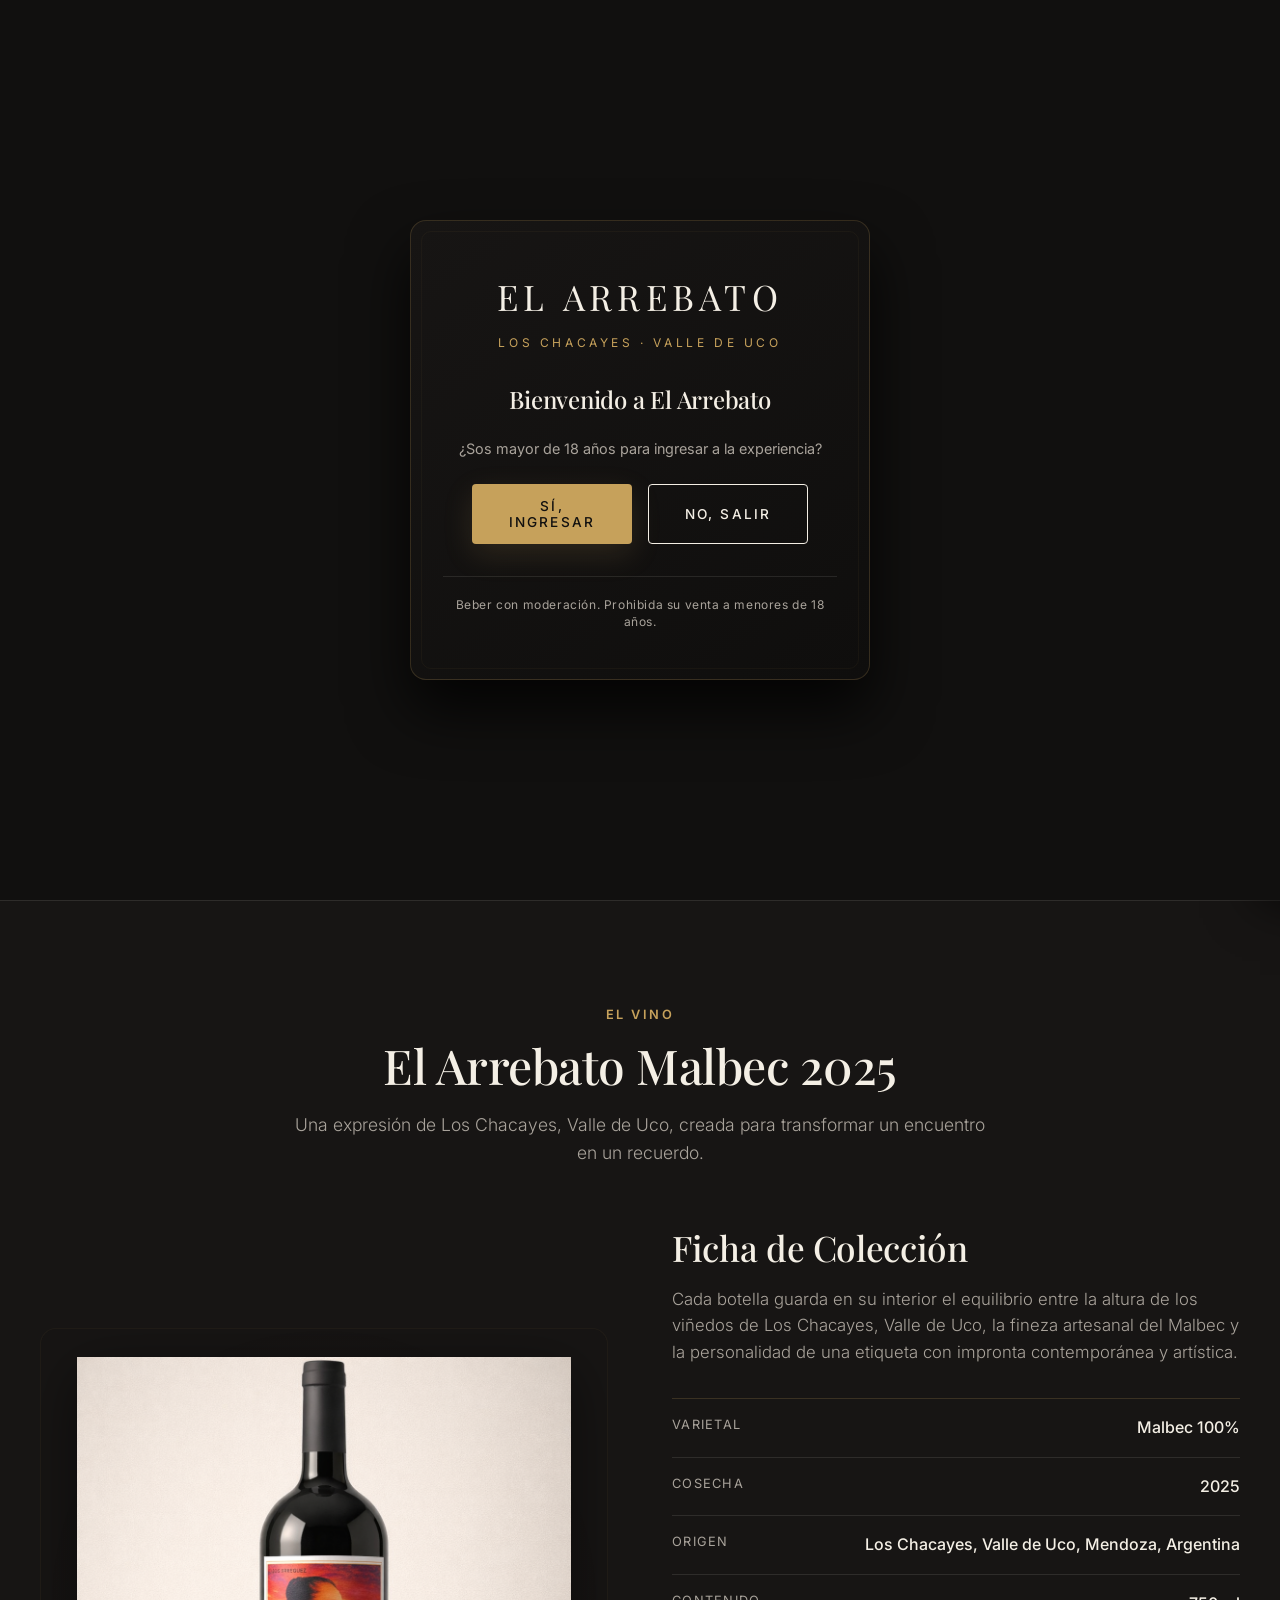
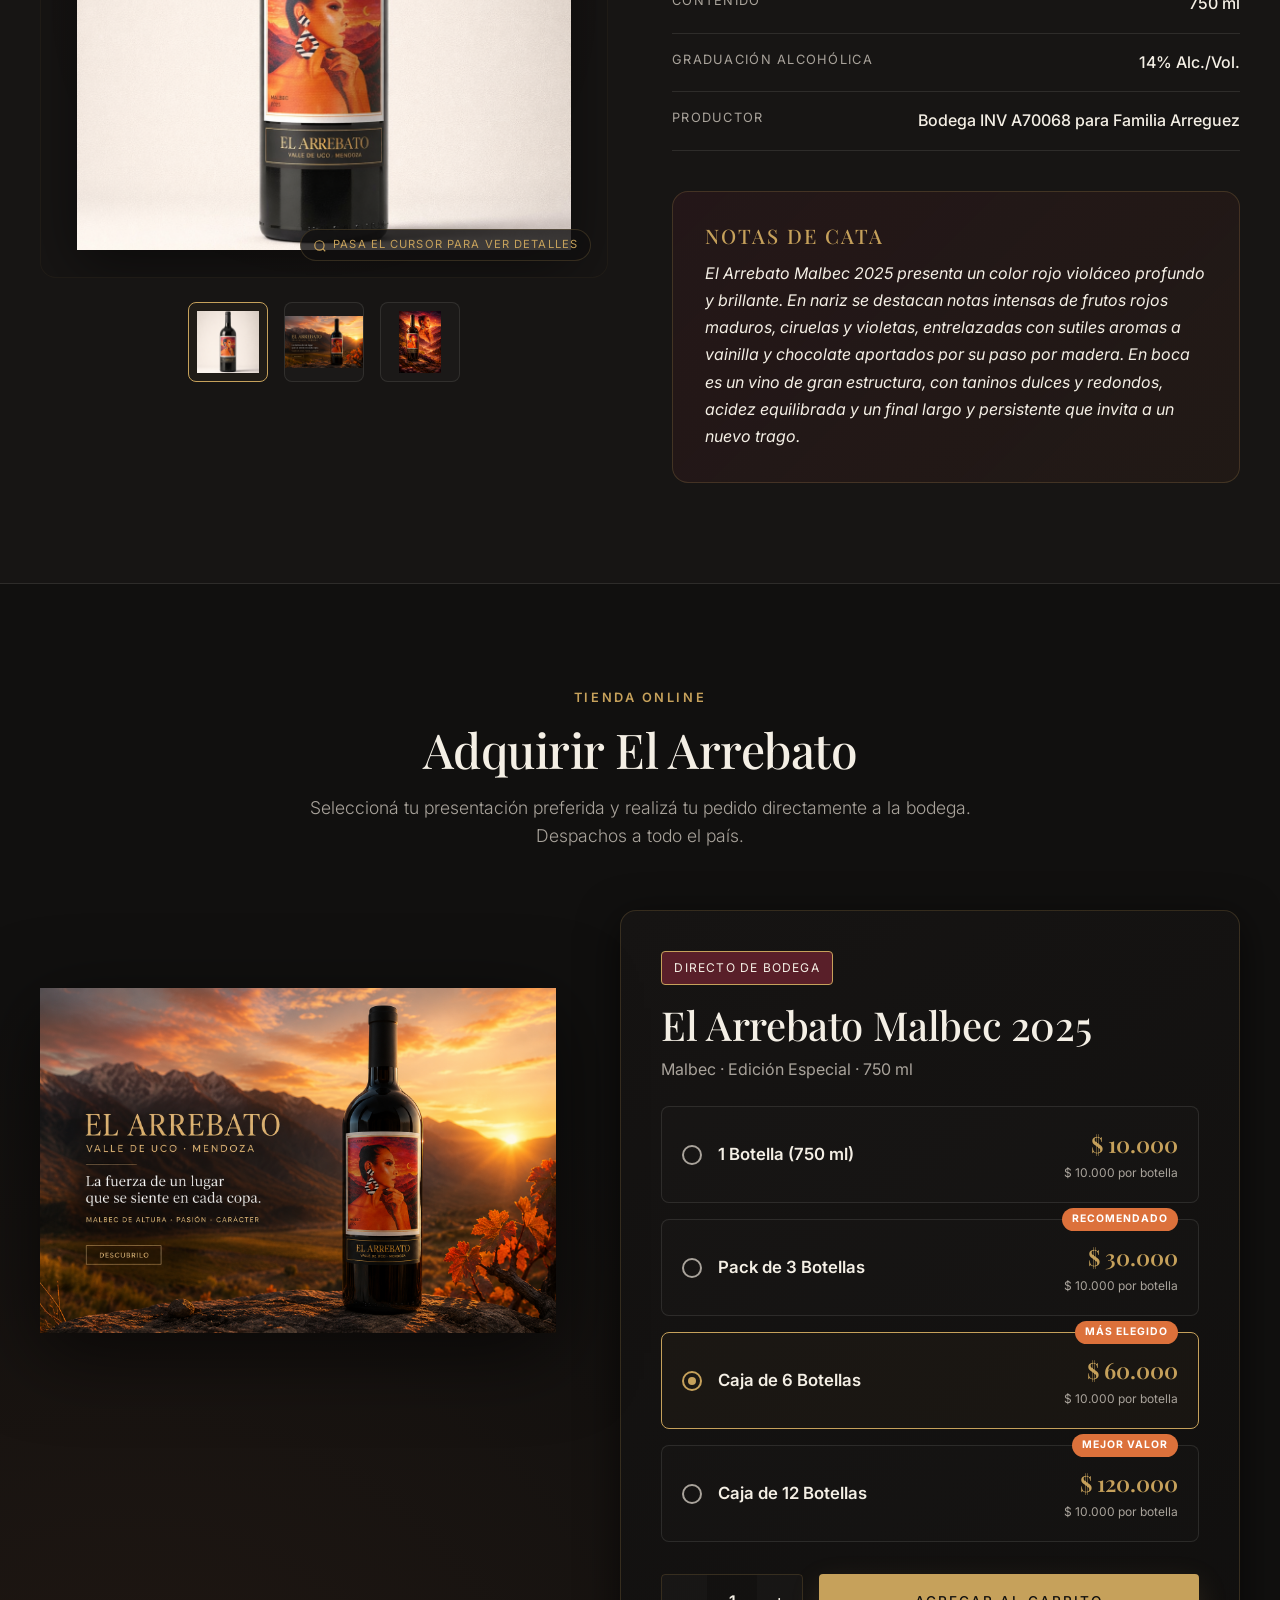
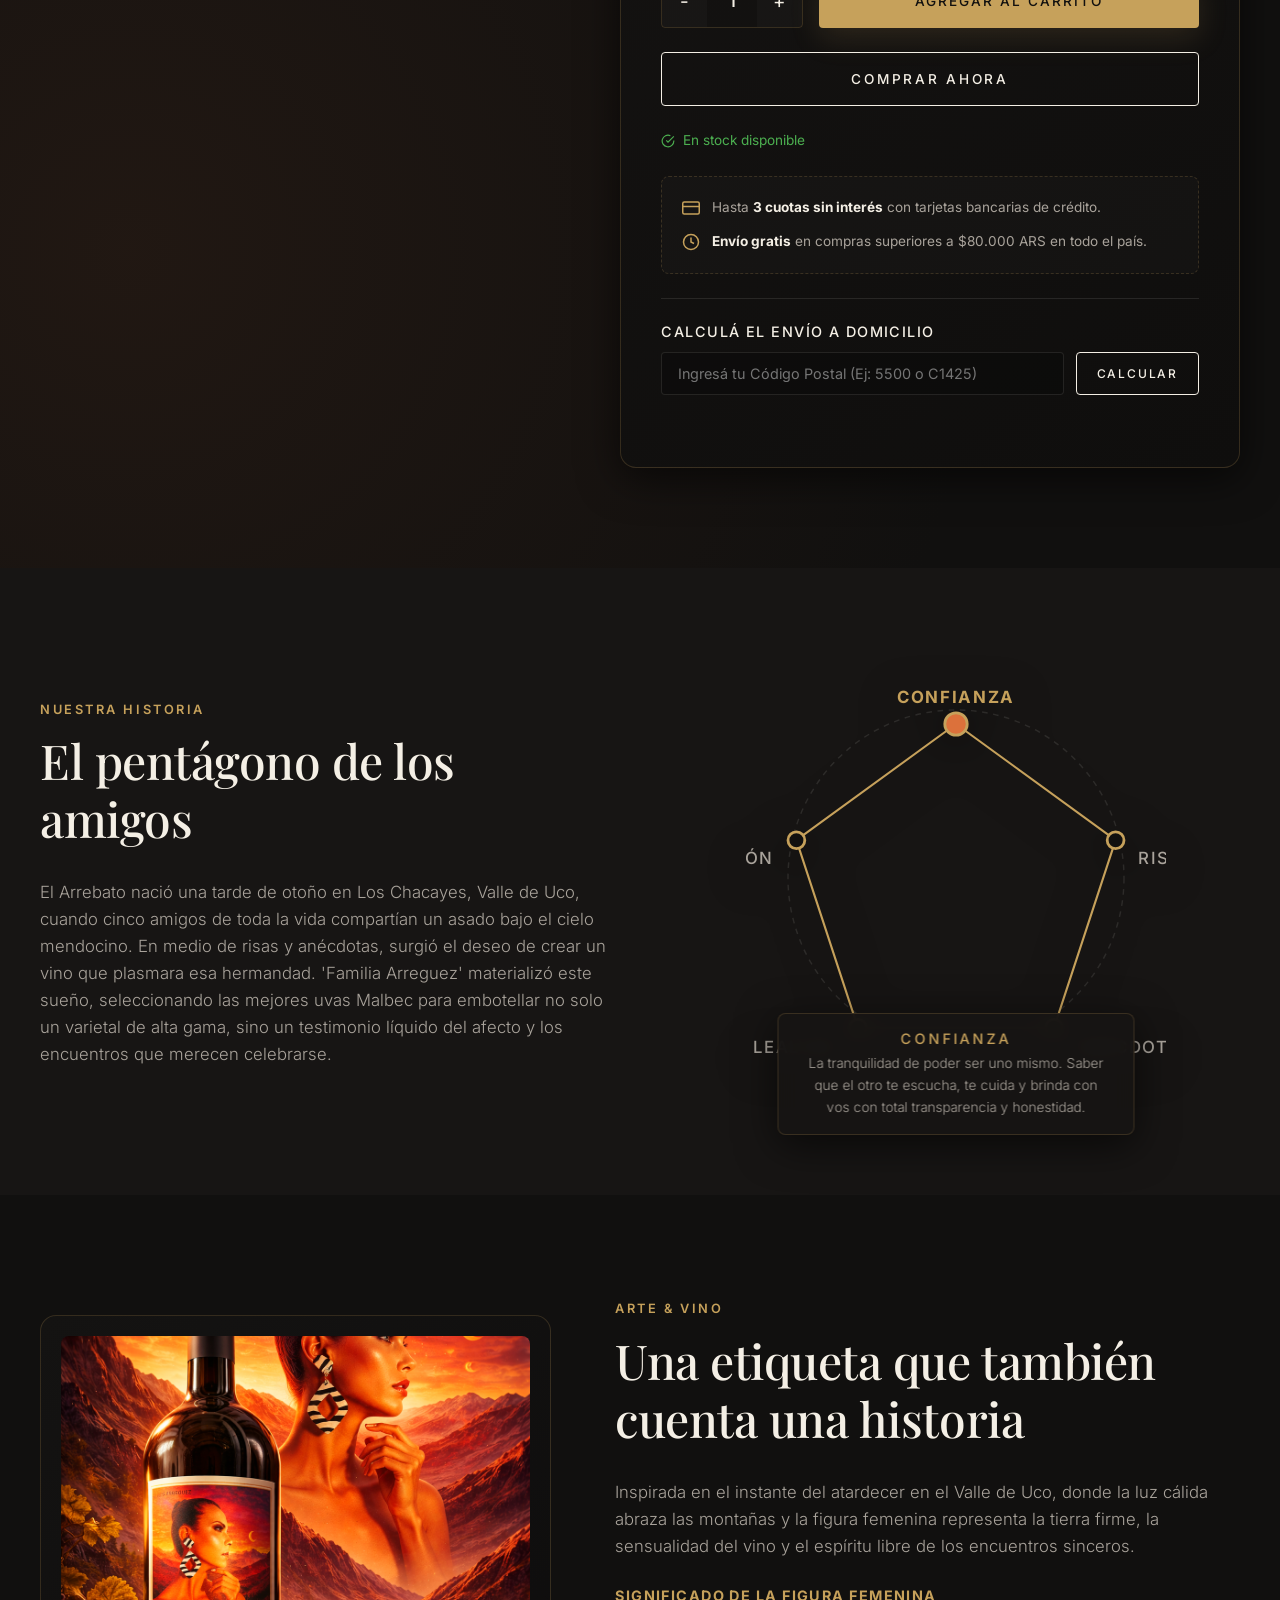
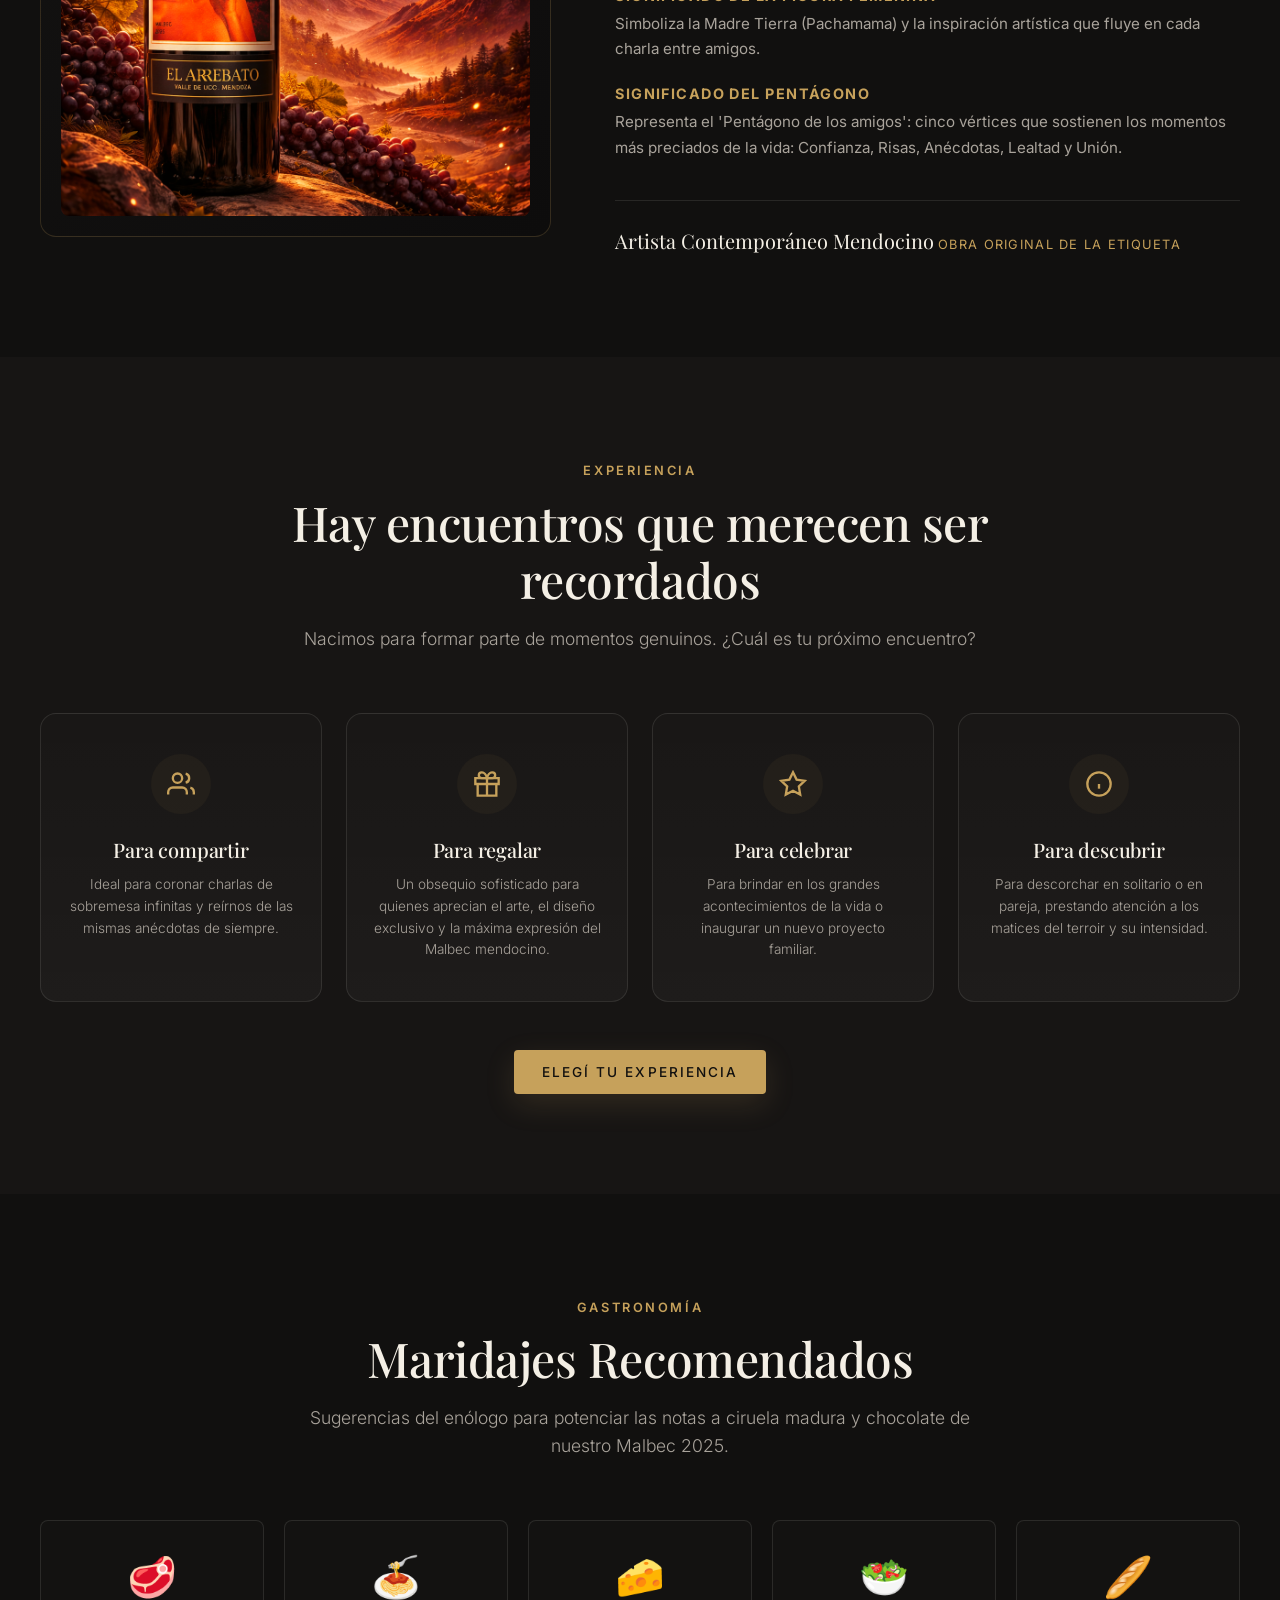
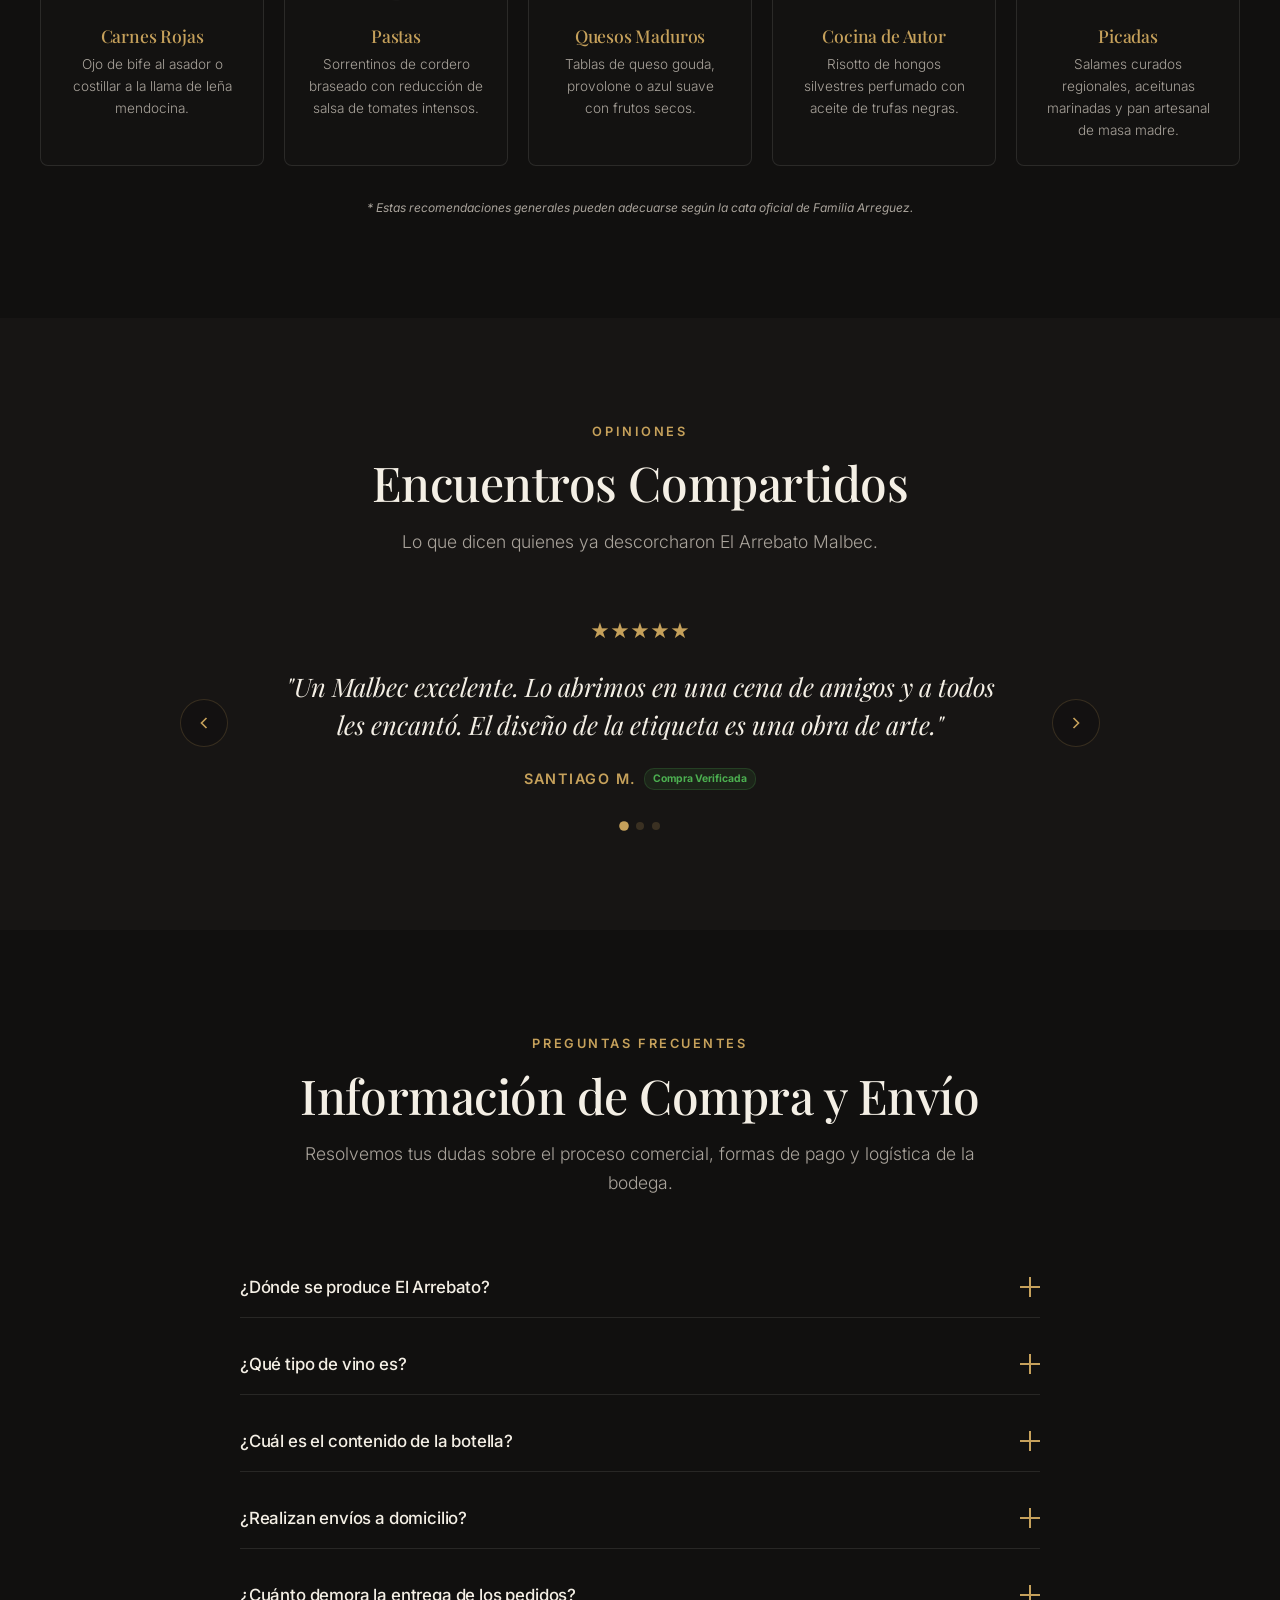
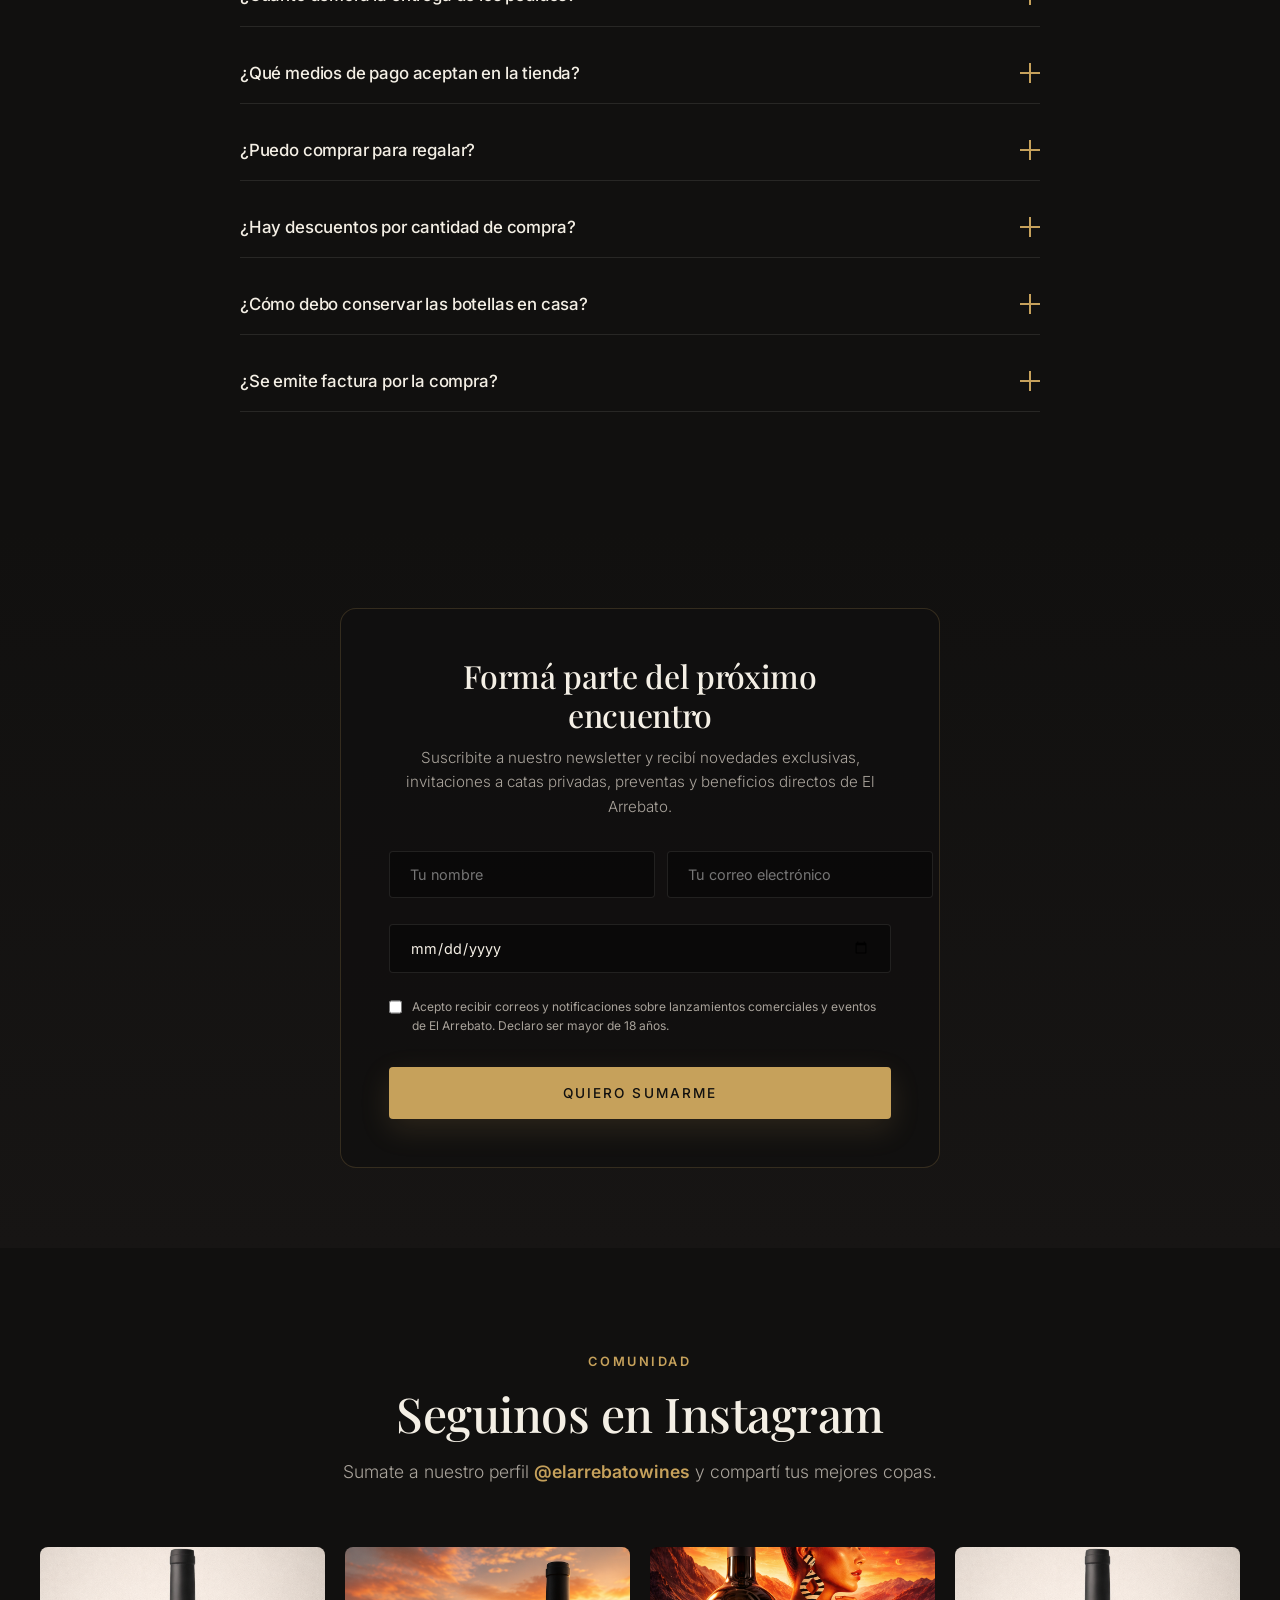
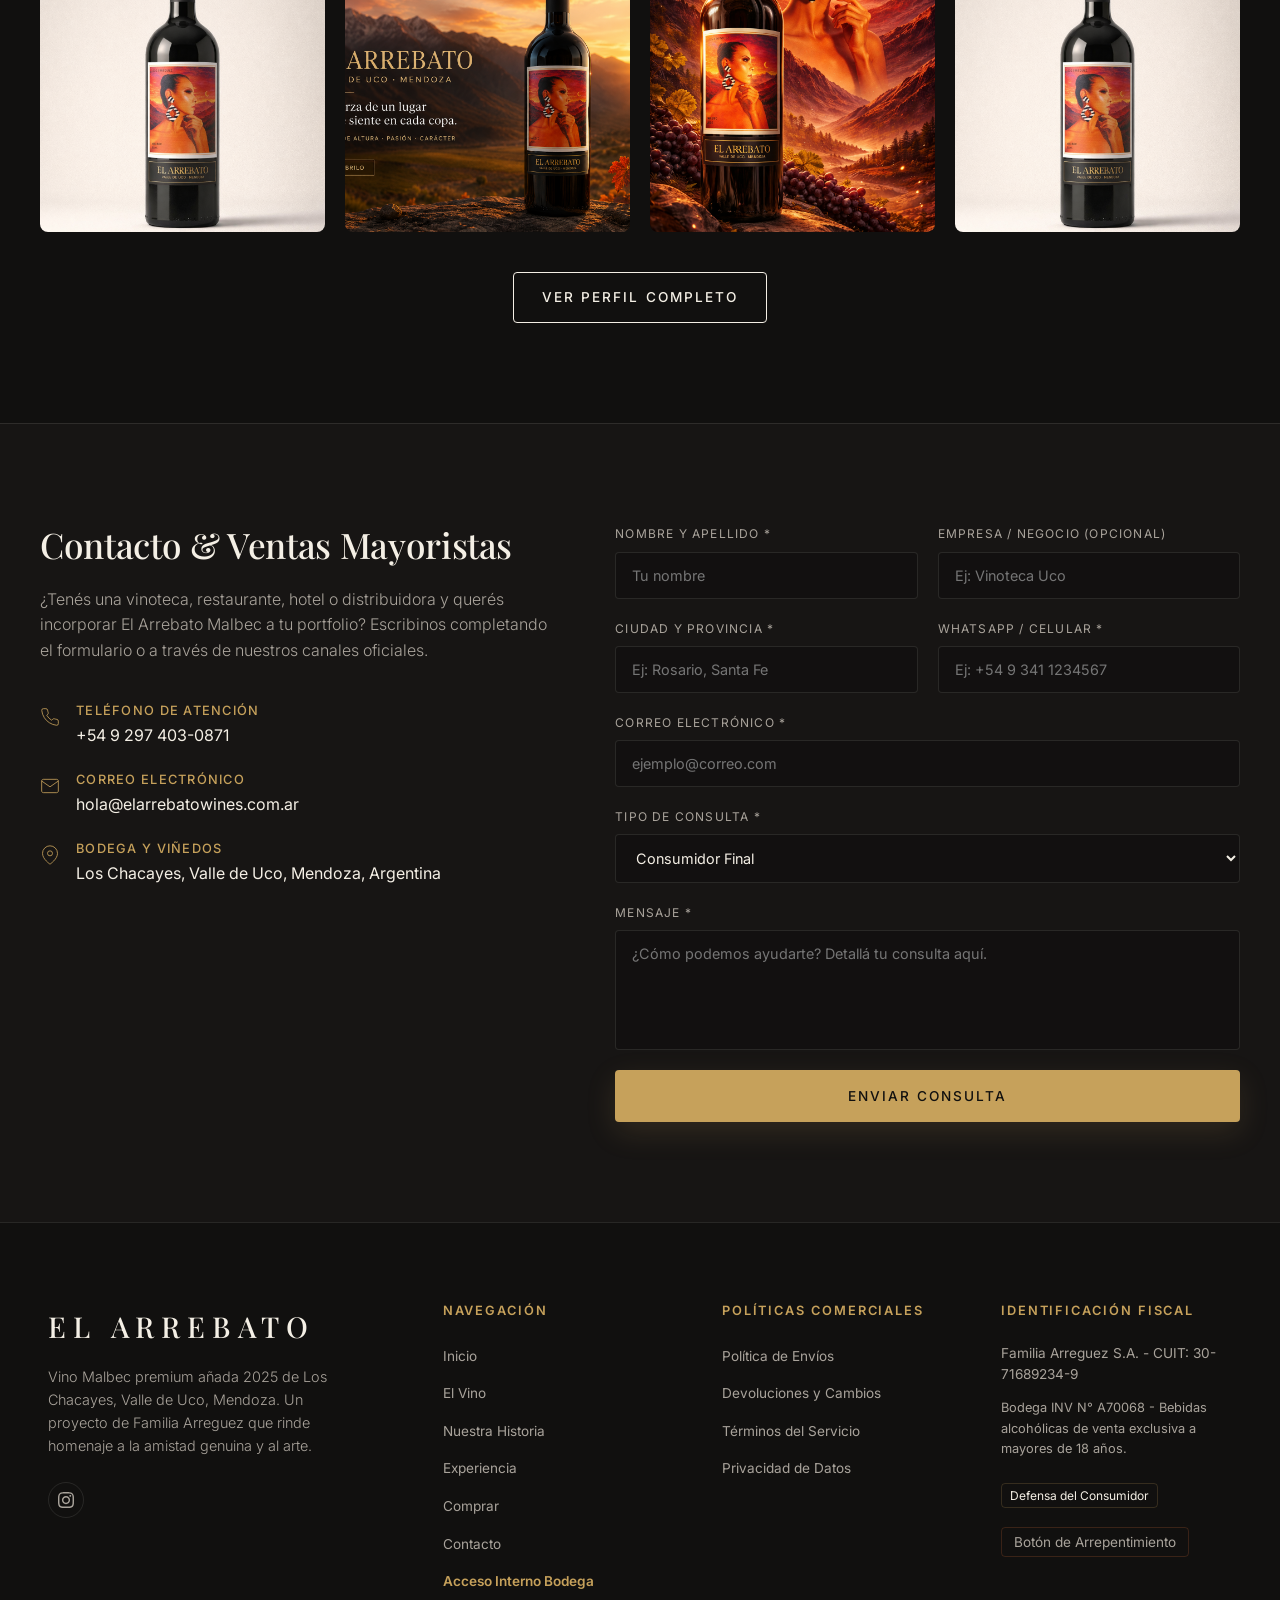
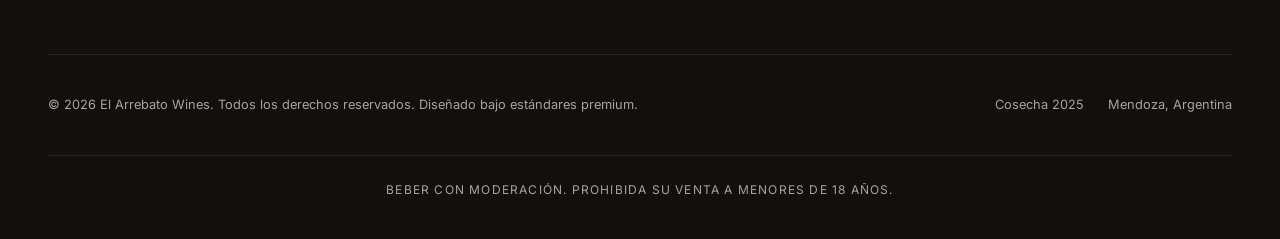
==== commit fa4f9538: "feat: actualiza origen a Los Chacayes, precio a .000 por caja de 6 y nuevo WhatsApp" ====
--- a/index.html
+++ b/index.html
@@ -5,15 +5,15 @@
     <meta name="viewport" content="width=device-width, initial-scale=1.0">
     
     <!-- SEO & Metadata Primario -->
-    <title>El Arrebato — Vino Malbec Premium de Valle de Uco, Mendoza</title>
-    <meta name="description" content="Descubrí El Arrebato, un Malbec premium de Valle de Uco, Mendoza. Creado bajo el concepto del pentágono de los amigos para transformar encuentros en recuerdos. Compra online segura.">
-    <meta name="keywords" content="El Arrebato vino, El Arrebato Malbec, Malbec Valle de Uco, Comprar vino Malbec online, Comprar vino de Mendoza, Vino argentino premium, Vino para regalar, Vinos del Valle de Uco">
+    <title>El Arrebato — Vino Malbec Premium de Los Chacayes, Valle de Uco</title>
+    <meta name="description" content="Descubrí El Arrebato, un Malbec premium de Los Chacayes, Valle de Uco, Mendoza. Creado bajo el concepto del pentágono de los amigos para transformar encuentros en recuerdos. Compra online segura.">
+    <meta name="keywords" content="El Arrebato vino, El Arrebato Malbec, Malbec Los Chacayes, Malbec Valle de Uco, Comprar vino Malbec online, Comprar vino de Mendoza, Vino argentino premium, Vino para regalar, Vinos del Valle de Uco">
     <link rel="canonical" href="https://www.elarrebatowines.com.ar/">
 
     <!-- Open Graph (Redes Sociales) -->
     <meta property="og:type" content="product">
-    <meta property="og:title" content="El Arrebato — Vino Malbec Premium de Valle de Uco">
-    <meta property="og:description" content="Desde el Valle de Uco, Mendoza, una edición con carácter, arte y una historia de amistad. Edición exclusiva 750 ml.">
+    <meta property="og:title" content="El Arrebato — Vino Malbec Premium de Los Chacayes, Valle de Uco">
+    <meta property="og:description" content="Desde Los Chacayes, Valle de Uco, Mendoza, una edición con carácter, arte y una historia de amistad. Edición exclusiva 750 ml.">
     <meta property="og:image" content="public/images/arrebato_perspectiva.png">
     <meta property="og:url" content="https://www.elarrebatowines.com.ar/">
     <meta property="og:site_name" content="El Arrebato">
@@ -32,7 +32,7 @@
           "name": "¿Dónde se produce El Arrebato?",
           "acceptedAnswer": {
             "@type": "Answer",
-            "text": "El Arrebato se produce y embotella en el Valle de Uco, en la prestigiosa zona vitivinícola de Gualtallary, Mendoza, Argentina."
+            "text": "El Arrebato se produce y embotella con uvas seleccionadas de Los Chacayes, Valle de Uco, Mendoza, Argentina."
           }
         },
         {
@@ -89,7 +89,7 @@
         "public/images/arrebato_frente.png",
         "public/images/arrebato_perspectiva.png"
       ],
-      "description": "Vino Malbec premium añada 2025 de Valle de Uco, Mendoza. 14% Alc./Vol. Producido para Familia Arreguez.",
+      "description": "Vino Malbec premium añada 2025 de Los Chacayes, Valle de Uco, Mendoza. 14% Alc./Vol. Producido para Familia Arreguez.",
       "sku": "EA-MALBEC-2025",
       "brand": {
         "@type": "Brand",
@@ -98,8 +98,8 @@
       "offers": {
         "@type": "AggregateOffer",
         "priceCurrency": "ARS",
-        "lowPrice": "15725",
-        "highPrice": "18500",
+        "lowPrice": "10000",
+        "highPrice": "10000",
         "offerCount": "4",
         "priceValidUntil": "2027-12-31",
         "availability": "https://schema.org/InStock"
@@ -113,7 +113,7 @@
     <div id="age-gate">
         <div class="age-gate-card">
             <div class="age-gate-logo">EL ARREBATO</div>
-            <div class="age-gate-subtitle">Valle de Uco · Mendoza</div>
+            <div class="age-gate-subtitle">Los Chacayes · Valle de Uco</div>
             <h2 class="age-gate-title">Bienvenido a El Arrebato</h2>
             <p style="color: var(--color-gray-warm); font-size: 0.9rem; margin-bottom: 24px;">¿Sos mayor de 18 años para ingresar a la experiencia?</p>
             
@@ -202,7 +202,7 @@
                         </div>
                         <div class="form-group">
                             <label for="chk-phone">WhatsApp / Celular *</label>
-                            <input type="tel" id="chk-phone" required placeholder="Ej: +54 9 261 123456">
+                            <input type="tel" id="chk-phone" required placeholder="Ej: +54 9 297 403-0871">
                         </div>
                         <div class="form-group" style="grid-column: span 2;">
                             <label for="chk-address">Calle, número, piso, dpto *</label>
@@ -301,7 +301,7 @@
     <!-- 4. Header de la Landing Page -->
     <header>
         <div class="nav-container">
-            <a href="#hero" class="logo">EL ARREBATO<span>.</span></a>
+            <a href="#hero" class="logo">EL ARREBATO</a>
             
             <nav class="nav-links" id="nav-links">
                 <a href="#hero" class="active">Inicio</a>
@@ -313,11 +313,16 @@
             </nav>
             
             <div class="nav-actions">
-                <div class="cart-icon-btn" id="cart-icon-btn" aria-label="Carrito de compras">
+                <!-- Lang pill toggle -->
+                <div class="lang-selector-pill">
+                    <span class="lang-btn active">ES</span>
+                    <span class="lang-btn">EN</span>
+                </div>
+                <div class="cart-icon-btn" id="cart-icon-btn" aria-label="Carrito de compras" style="margin-left: 10px;">
                     <svg viewBox="0 0 24 24"><circle cx="9" cy="21" r="1"></circle><circle cx="20" cy="21" r="1"></circle><path d="M1 1h4l2.68 13.39a2 2 0 0 0 2 1.61h9.72a2 2 0 0 0 2-1.61L23 6H6"></path></svg>
                     <span class="cart-badge" style="display: none;">0</span>
                 </div>
-                <a href="#comprar" class="btn btn-solid" style="padding: 10px 20px; font-size: 0.75rem;">Comprar ahora</a>
+                <a href="#comprar" class="btn btn-outline nav-cta-btn">Comprar ahora</a>
                 <div class="menu-toggle" id="menu-toggle" aria-label="Menu hamburguesa">
                     <span></span>
                     <span></span>
@@ -331,35 +336,18 @@
     <section id="hero">
         <div class="container hero-grid">
             <div class="hero-content">
-                <span class="hero-tagline">Malbec 2025 · Valle de Uco · Mendoza</span>
-                <h1>Un Malbec nacido para compartir</h1>
-                <p>Desde el Valle de Uco, una edición con carácter, arte y una historia que comienza entre amigos.</p>
+                <span class="hero-tagline">Malbec 2025 · Los Chacayes · Valle de Uco</span>
+                <h1 class="hero-title">Un Malbec<br>nacido para<br>compartir.</h1>
+                <p class="hero-desc">Desde Los Chacayes, Valle de Uco, una edición con carácter, arte y una historia que comienza entre amigos.</p>
                 <div class="hero-buttons">
-                    <a href="#comprar" class="btn btn-solid">Comprar El Arrebato</a>
+                    <a href="#comprar" class="btn btn-solid">Comprar El Arrebato <span class="arrow-symbol">→</span></a>
                     <a href="#nuestra-historia" class="btn btn-outline">Descubrir su historia</a>
                 </div>
-                <div class="hero-wine-info">
-                    <div class="hero-wine-info-item">
-                        <span class="label">Presentación</span>
-                        <span class="val">Botella 750 ml</span>
-                    </div>
-                    <div class="hero-wine-info-item">
-                        <span class="label">Graduación</span>
-                        <span class="val">14% Alc./Vol.</span>
-                    </div>
-                    <div class="hero-wine-info-item">
-                        <span class="label">Origen</span>
-                        <span class="val">Mendoza, AR</span>
-                    </div>
-                </div>
-            </div>
-            
-            <div class="hero-visual">
-                <div class="hero-visual-bg"></div>
-                <img src="public/images/arrebato_perspectiva.png" alt="Botella de Vino El Arrebato Malbec" class="hero-bottle-img">
-            </div>
-        </div>
-        
+            </div>
+        </div>
+        <div class="hero-visual">
+            <img src="public/images/arrebato_hero.jpg" alt="El Arrebato Malbec 2025" class="hero-main-img">
+        </div>
         <div class="scroll-indicator" onclick="document.getElementById('el-vino').scrollIntoView({behavior: 'smooth'});">
             <span>Explorar</span>
         </div>
@@ -371,7 +359,7 @@
             <div class="section-header">
                 <span>El Vino</span>
                 <h2>El Arrebato Malbec 2025</h2>
-                <p>Una expresión del Valle de Uco creada para transformar un encuentro en un recuerdo.</p>
+                <p>Una expresión de Los Chacayes, Valle de Uco, creada para transformar un encuentro en un recuerdo.</p>
             </div>
             
             <div class="product-showcase">
@@ -398,7 +386,7 @@
                 
                 <div class="product-details">
                     <h3>Ficha de Colección</h3>
-                    <p class="product-desc">Cada botella guarda en su interior el equilibrio entre la altura de los viñedos de Valle de Uco, la fineza artesanal del Malbec y la personalidad de una etiqueta con impronta contemporánea y artística.</p>
+                    <p class="product-desc">Cada botella guarda en su interior el equilibrio entre la altura de los viñedos de Los Chacayes, Valle de Uco, la fineza artesanal del Malbec y la personalidad de una etiqueta con impronta contemporánea y artística.</p>
                     
                     <div class="specs-table">
                         <div class="spec-row">
@@ -411,7 +399,7 @@
                         </div>
                         <div class="spec-row">
                             <span class="spec-label">Origen</span>
-                            <span class="spec-value">Valle de Uco, Mendoza, Argentina</span>
+                            <span class="spec-value">Los Chacayes, Valle de Uco, Mendoza, Argentina</span>
                         </div>
                         <div class="spec-row">
                             <span class="spec-label">Contenido</span>
@@ -739,7 +727,7 @@
                         <span class="faq-icon"></span>
                     </button>
                     <div class="faq-answer">
-                        <p>El Arrebato es un vino elaborado con uvas seleccionadas del prestigioso Valle de Uco, Mendoza, Argentina. Específicamente en la zona de Gualtallary, reconocida por sus suelos pedregosos y altura excepcional.</p>
+                        <p>El Arrebato es un vino elaborado con uvas seleccionadas del prestigioso Valle de Uco, Mendoza, Argentina. Específicamente en la prestigiosa micro-región de Los Chacayes, reconocida por sus suelos pedregosos, gran amplitud térmica y altura excepcional.</p>
                     </div>
                 </div>
                 
@@ -890,7 +878,7 @@
                     </div>
                 </div>
                 <div class="instagram-item">
-                    <img src="public/images/arrebato_contraetiqueta.png" alt="Viñedos al atardecer en Gualtallary">
+                    <img src="public/images/arrebato_contraetiqueta.png" alt="Viñedos al atardecer en Los Chacayes">
                     <div class="instagram-overlay">
                         <svg viewBox="0 0 24 24" fill="none" stroke="currentColor" stroke-width="1.5"><rect x="2" y="2" width="20" height="20" rx="5" ry="5"></rect><path d="M16 11.37A4 4 0 1 1 12.63 8 4 4 0 0 1 16 11.37z"></path><line x1="17.5" y1="6.5" x2="17.51" y2="6.5"></line></svg>
                     </div>
@@ -1003,8 +991,8 @@
     <footer>
         <div class="container footer-grid">
             <div class="footer-brand">
-                <a href="#hero" class="logo" style="margin-bottom:16px; display:inline-block;">EL ARREBATO<span>.</span></a>
-                <p>Vino Malbec premium añada 2025 de Valle de Uco, Mendoza. Un proyecto de Familia Arreguez que rinde homenaje a la amistad genuina y al arte.</p>
+                <a href="#hero" class="logo" style="margin-bottom:16px; display:inline-block;">EL ARREBATO</a>
+                <p>Vino Malbec premium añada 2025 de Los Chacayes, Valle de Uco, Mendoza. Un proyecto de Familia Arreguez que rinde homenaje a la amistad genuina y al arte.</p>
                 <div class="footer-socials">
                     <a href="https://www.instagram.com/elarrebatowines" target="_blank" class="social-btn" aria-label="Instagram">
                         <svg viewBox="0 0 24 24"><path d="M12 2.163c3.204 0 3.584.012 4.85.07 3.252.148 4.771 1.691 4.919 4.919.058 1.265.069 1.645.069 4.849 0 3.205-.012 3.584-.069 4.849-.149 3.225-1.664 4.771-4.919 4.919-1.266.058-1.644.07-4.85.07-3.204 0-3.584-.012-4.849-.07-3.26-.149-4.771-1.699-4.919-4.92-.058-1.265-.07-1.644-.07-4.849 0-3.204.013-3.583.07-4.849.149-3.227 1.664-4.771 4.919-4.919 1.266-.057 1.645-.069 4.849-.069zm0-2c-3.259 0-3.667.014-4.947.072-4.358.2-6.78 2.618-6.98 6.98-.059 1.281-.073 1.689-.073 4.948 0 3.259.014 3.668.072 4.948.2 4.358 2.618 6.78 6.98 6.98 1.281.058 1.689.072 4.948.072 3.259 0 3.668-.014 4.948-.072 4.354-.2 6.782-2.618 6.979-6.98.059-1.28.073-1.689.073-4.948 0-3.259-.014-3.667-.072-4.947-.196-4.354-2.617-6.78-6.979-6.98-1.281-.059-1.69-.073-4.949-.073zm0 5.838c-3.403 0-6.162 2.759-6.162 6.162s2.759 6.163 6.162 6.163 6.162-2.759 6.162-6.163c0-3.403-2.759-6.162-6.162-6.162zm0 10.162c-2.209 0-4-1.79-4-4 0-2.209 1.791-4 4-4s4 1.791 4 4c0 2.21-1.791 4-4 4zm6.406-11.845c-.796 0-1.441.645-1.441 1.44s.645 1.44 1.441 1.44c.795 0 1.439-.645 1.439-1.44s-.644-1.44-1.439-1.44z"/></svg>
@@ -1066,7 +1054,7 @@
     </footer>
 
     <!-- 18. Botón Flotante de WhatsApp -->
-    <a href="https://api.whatsapp.com/send?phone=5492615555555&text=Hola,%20quiero%20conocer%20m%C3%A1s%20sobre%20El%20Arrebato%20Malbec%20y%20las%20opciones%20de%20compra." class="whatsapp-float flex-center" id="wa-float" target="_blank" aria-label="Abrir chat de WhatsApp">
+    <a href="https://api.whatsapp.com/send?phone=5492974030871&text=Hola,%20quiero%20conocer%20m%C3%A1s%20sobre%20El%20Arrebato%20Malbec%20y%20las%20opciones%20de%20compra." class="whatsapp-float flex-center" id="wa-float" target="_blank" aria-label="Abrir chat de WhatsApp">
         <svg viewBox="0 0 24 24"><path d="M.057 24l1.687-6.163c-1.041-1.804-1.588-3.849-1.587-5.946C.06 5.348 5.397.01 12.008.01c3.202.001 6.212 1.246 8.477 3.514 2.266 2.268 3.507 5.28 3.505 8.484-.004 6.657-5.34 11.997-11.953 11.997-2.005-.001-3.973-.502-5.724-1.455L0 24zm6.59-4.846c1.6.95 3.188 1.449 4.825 1.451 5.436 0 9.86-4.37 9.864-9.799.002-2.63-1.023-5.101-2.885-6.97-1.863-1.868-4.343-2.898-6.978-2.9-5.437 0-9.865 4.37-9.869 9.803-.001 1.77.476 3.498 1.381 5.03l-.403 1.472.483.483zm11.96-6.612c-.29-.145-1.716-.848-1.983-.946-.266-.097-.46-.145-.654.145-.193.291-.749.946-.918 1.139-.17.194-.339.217-.63.072-.29-.145-1.226-.452-2.336-1.443-.863-.77-1.446-1.72-1.615-2.012-.17-.29-.018-.448.128-.592.13-.13.29-.339.435-.509.145-.17.193-.291.29-.485.097-.194.049-.364-.025-.509-.072-.145-.654-1.577-.896-2.159-.236-.569-.475-.492-.654-.501-.17-.008-.364-.01-.557-.01-.193 0-.509.072-.776.364-.266.291-1.018.994-1.018 2.424 0 1.43 1.042 2.812 1.188 3.006.145.194 2.05 3.13 4.966 4.386.694.3 1.236.478 1.658.613.697.221 1.332.19 1.833.115.558-.084 1.716-.703 1.958-1.382.242-.679.242-1.261.17-1.382-.072-.12-.266-.194-.557-.339z"/></svg>
     </a>
 
--- a/css/style.css
+++ b/css/style.css
@@ -308,6 +308,9 @@
 /* --------------------------------------------------
    2. Header & Navegación
    -------------------------------------------------- */
+/* --------------------------------------------------
+   2. Header & Navegación
+   -------------------------------------------------- */
 header {
     position: fixed;
     top: 0;
@@ -319,12 +322,12 @@
 }
 
 header.scrolled {
-    background: rgba(17, 16, 15, 0.95);
+    background: rgba(8, 7, 6, 0.95);
     backdrop-filter: blur(20px);
     -webkit-backdrop-filter: blur(20px);
     padding: 16px 48px;
     border-bottom: 1px solid var(--color-border-light);
-    box-shadow: 0 10px 30px rgba(0, 0, 0, 0.3);
+    box-shadow: 0 10px 30px rgba(0, 0, 0, 0.5);
 }
 
 .nav-container {
@@ -337,15 +340,16 @@
 
 .logo {
     font-family: var(--font-serif);
-    font-size: 1.6rem;
-    font-weight: 700;
-    letter-spacing: 0.15em;
+    font-size: 1.3rem;
+    font-weight: 500;
+    letter-spacing: 0.25em;
     color: var(--color-ivory);
     text-transform: uppercase;
     z-index: 1001;
-}
-
-.logo span {
+    transition: var(--transition-fast);
+}
+
+.logo:hover {
     color: var(--color-gold);
 }
 
@@ -356,11 +360,12 @@
 }
 
 .nav-links a {
-    font-size: 0.8rem;
+    font-size: 0.75rem;
     text-transform: uppercase;
-    letter-spacing: 0.15em;
+    letter-spacing: 0.2em;
     font-weight: 500;
     color: var(--color-gray-warm);
+    transition: var(--transition-fast);
 }
 
 .nav-links a:hover,
@@ -371,7 +376,45 @@
 .nav-actions {
     display: flex;
     align-items: center;
-    gap: 24px;
+    gap: 20px;
+}
+
+.lang-selector-pill {
+    display: inline-flex;
+    border: 1px solid rgba(244, 239, 229, 0.15);
+    border-radius: 20px;
+    padding: 2px;
+    background: rgba(0, 0, 0, 0.2);
+}
+
+.lang-btn {
+    font-size: 0.65rem;
+    font-weight: 600;
+    letter-spacing: 0.05em;
+    padding: 4px 8px;
+    border-radius: 12px;
+    color: var(--color-gray-warm);
+    cursor: pointer;
+    transition: var(--transition-fast);
+}
+
+.lang-btn.active {
+    background-color: var(--color-gold);
+    color: var(--color-bg-dark);
+}
+
+.nav-cta-btn {
+    padding: 8px 16px;
+    font-size: 0.75rem;
+    border-color: var(--color-gold);
+    color: var(--color-gold);
+    letter-spacing: 0.1em;
+}
+
+.nav-cta-btn:hover {
+    background-color: var(--color-gold);
+    color: var(--color-bg-dark);
+    border-color: var(--color-gold);
 }
 
 .cart-icon-btn {
@@ -438,9 +481,8 @@
     display: flex;
     align-items: center;
     position: relative;
-    padding-top: 80px;
     overflow: hidden;
-    background: radial-gradient(circle at 70% 30%, var(--color-wine-deep) 0%, var(--color-bg-dark) 70%);
+    background-color: #080706;
 }
 
 #hero::before {
@@ -449,14 +491,15 @@
     bottom: 0;
     left: 0;
     width: 100%;
-    height: 250px;
-    background: linear-gradient(to top, var(--color-bg-dark) 0%, transparent 100%);
+    height: 200px;
+    background: linear-gradient(to top, #080706 0%, transparent 100%);
     z-index: 2;
+    pointer-events: none;
 }
 
 .hero-grid {
     display: grid;
-    grid-template-columns: 1.2fr 0.8fr;
+    grid-template-columns: 1.15fr 0.85fr;
     gap: 48px;
     align-items: center;
     z-index: 3;
@@ -467,31 +510,36 @@
     opacity: 0;
     transform: translateY(30px);
     animation: fadeInUp 1s cubic-bezier(0.16, 1, 0.3, 1) forwards;
+    text-align: left;
 }
 
 .hero-tagline {
-    font-size: 0.85rem;
+    font-size: 0.8rem;
     font-weight: 600;
     text-transform: uppercase;
-    letter-spacing: 0.3em;
-    color: var(--color-gold);
-    margin-bottom: 20px;
+    letter-spacing: 0.25em;
+    color: var(--color-gold);
+    margin-bottom: 24px;
     display: block;
 }
 
-.hero-content h1 {
-    font-size: clamp(2.5rem, 6vw, 4.5rem);
-    line-height: 1.1;
+.hero-title {
+    font-family: var(--font-serif);
+    font-size: clamp(2.8rem, 5.5vw, 4.2rem);
+    line-height: 1.05;
     margin-bottom: 24px;
-    font-weight: 500;
-}
-
-.hero-content p {
-    font-size: clamp(1.05rem, 2vw, 1.25rem);
+    font-weight: 400;
+    color: var(--color-ivory);
+    letter-spacing: -0.01em;
+}
+
+.hero-desc {
+    font-size: clamp(0.95rem, 1.8vw, 1.15rem);
     color: var(--color-gray-warm);
     margin-bottom: 40px;
-    max-width: 550px;
+    max-width: 480px;
     font-weight: 300;
+    line-height: 1.65;
 }
 
 .hero-buttons {
@@ -500,61 +548,25 @@
     flex-wrap: wrap;
 }
 
-.hero-wine-info {
-    margin-top: 48px;
-    display: flex;
-    gap: 32px;
-    border-top: 1px solid var(--color-border);
-    padding-top: 24px;
-    max-width: 500px;
-}
-
-.hero-wine-info-item span {
-    display: block;
-}
-
-.hero-wine-info-item .label {
-    font-size: 0.75rem;
-    text-transform: uppercase;
-    letter-spacing: 0.1em;
-    color: var(--color-gray-warm);
-    margin-bottom: 4px;
-}
-
-.hero-wine-info-item .val {
-    font-family: var(--font-serif);
-    font-size: 1.1rem;
-    color: var(--color-ivory);
-}
-
 .hero-visual {
-    position: relative;
+    position: absolute;
+    top: 0;
+    right: 0;
+    width: 50%;
+    height: 100vh;
+    display: flex;
+    justify-content: center;
+    align-items: center;
+    opacity: 0;
+    animation: fadeInRight 1.2s cubic-bezier(0.16, 1, 0.3, 1) 0.3s forwards;
+    z-index: 1;
+}
+
+.hero-main-img {
+    width: 100%;
     height: 100%;
-    display: flex;
-    justify-content: center;
-    align-items: center;
-    opacity: 0;
-    transform: scale(0.9);
-    animation: scaleInUp 1.2s cubic-bezier(0.16, 1, 0.3, 1) 0.3s forwards;
-}
-
-.hero-visual-bg {
-    position: absolute;
-    width: 450px;
-    height: 450px;
-    border-radius: 50%;
-    background: radial-gradient(circle, rgba(220, 113, 59, 0.2) 0%, rgba(89, 31, 41, 0.4) 50%, transparent 70%);
-    filter: blur(30px);
-    z-index: 1;
-}
-
-.hero-bottle-img {
-    height: 80vh;
-    max-height: 620px;
-    object-fit: contain;
-    z-index: 2;
-    filter: drop-shadow(0 20px 50px rgba(0,0,0,0.6));
-    animation: floatBottle 6s ease-in-out infinite;
+    object-fit: cover;
+    object-position: center;
 }
 
 /* Scroll indicator */
@@ -2552,6 +2564,17 @@
     to { stroke-dasharray: 1000 0; }
 }
 
+@keyframes fadeInRight {
+    from {
+        opacity: 0;
+        transform: translateX(50px);
+    }
+    to {
+        opacity: 1;
+        transform: translateX(0);
+    }
+}
+
 /* --------------------------------------------------
    Media Queries & Responsive (Diseño Mobile-First)
    -------------------------------------------------- */
@@ -2573,19 +2596,20 @@
         justify-content: center;
     }
     
-    .hero-wine-info {
-        justify-content: center;
+    .hero-visual {
+        position: relative;
         width: 100%;
-    }
-    
-    .hero-visual {
+        height: 50vh;
+        min-height: 350px;
         order: 1;
-        height: auto;
-    }
-    
-    .hero-bottle-img {
-        height: 50vh;
-        max-height: 400px;
+        opacity: 1;
+        animation: none;
+    }
+    
+    .hero-main-img {
+        width: 100%;
+        height: 100%;
+        object-fit: cover;
     }
     
     .product-showcase {
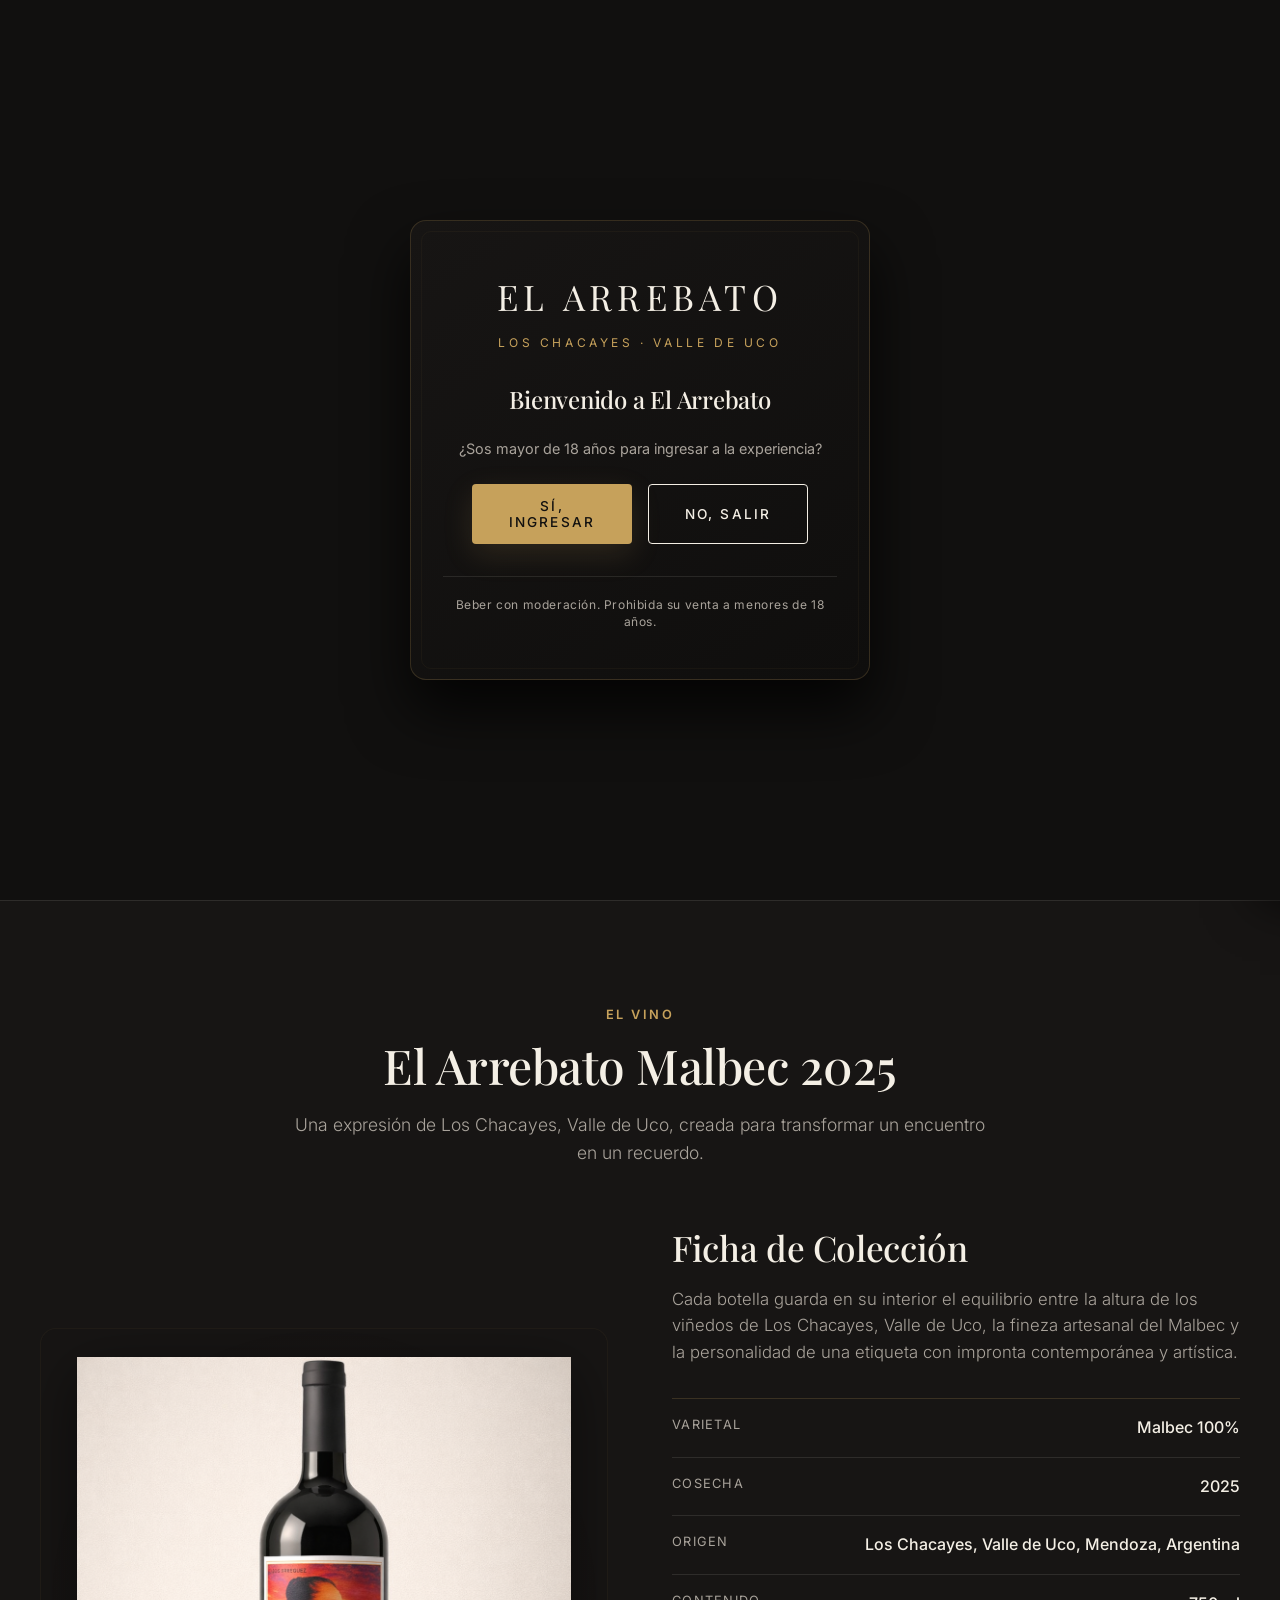
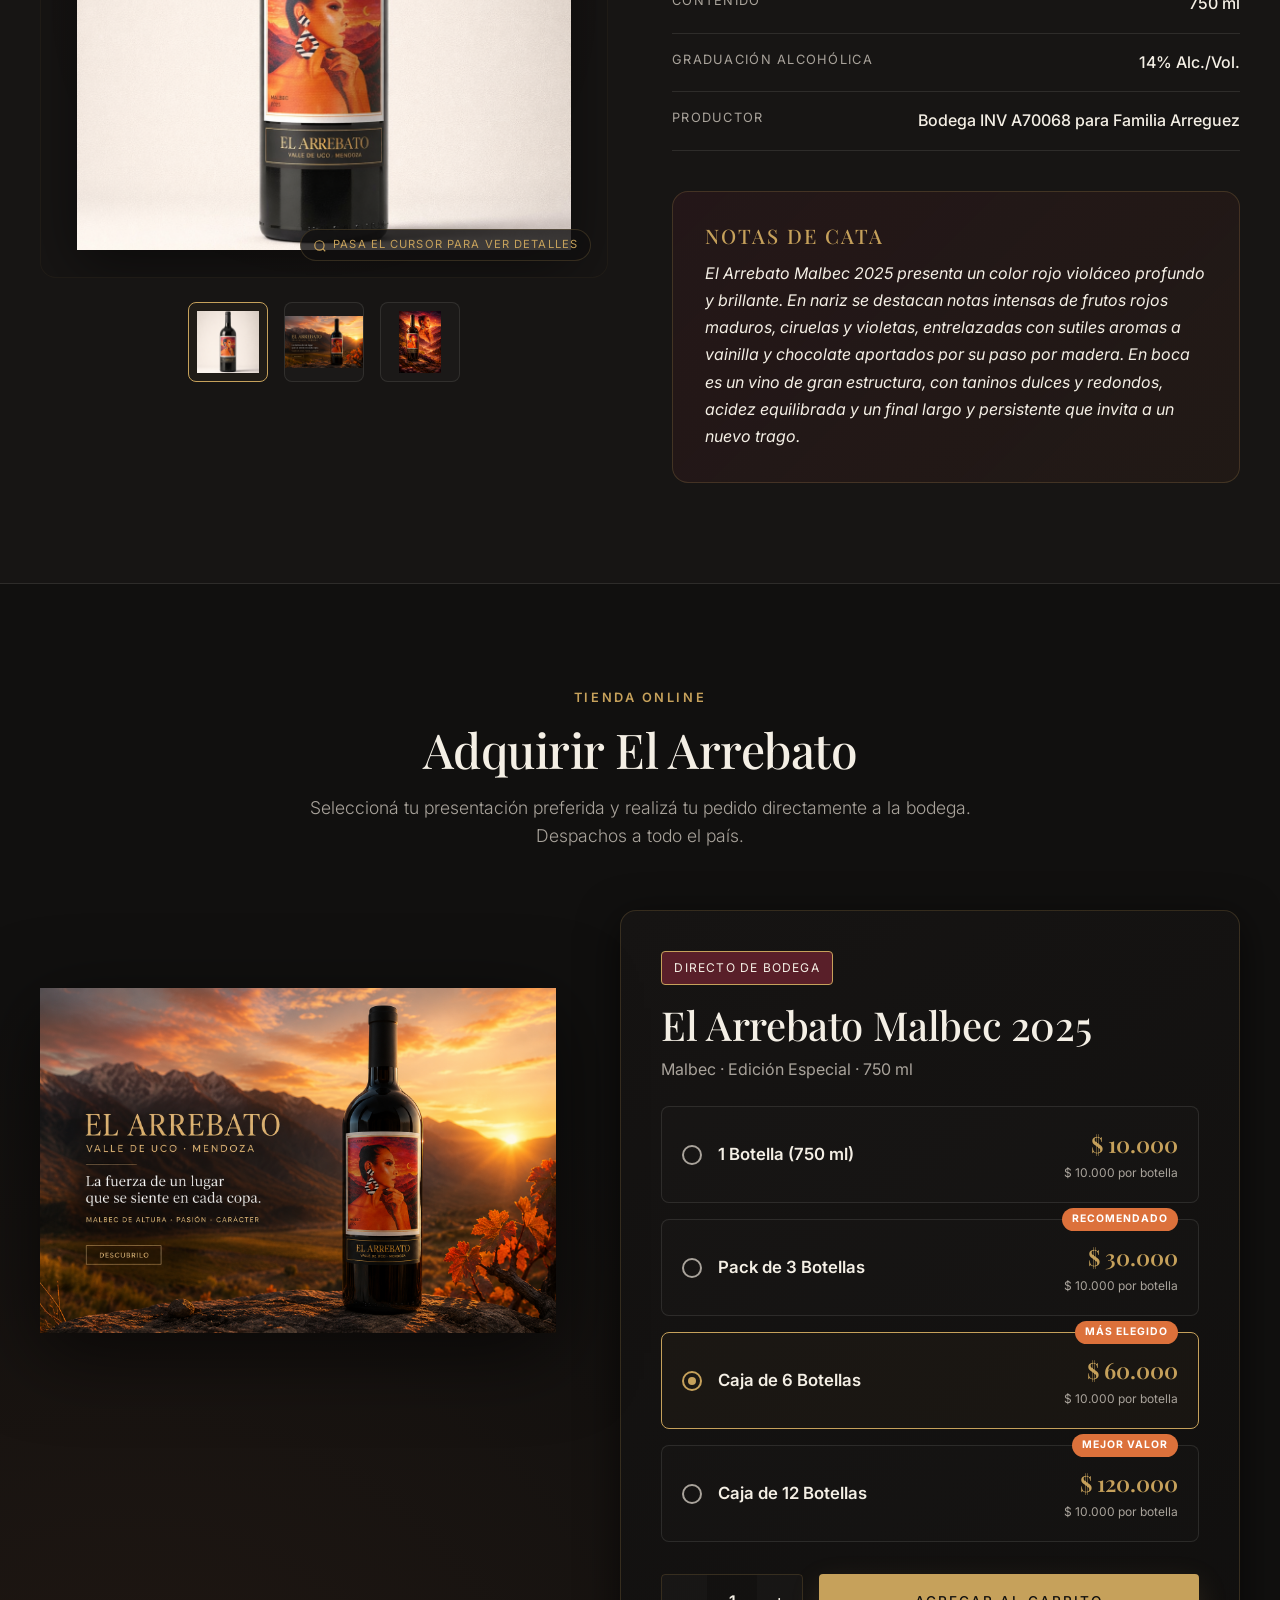
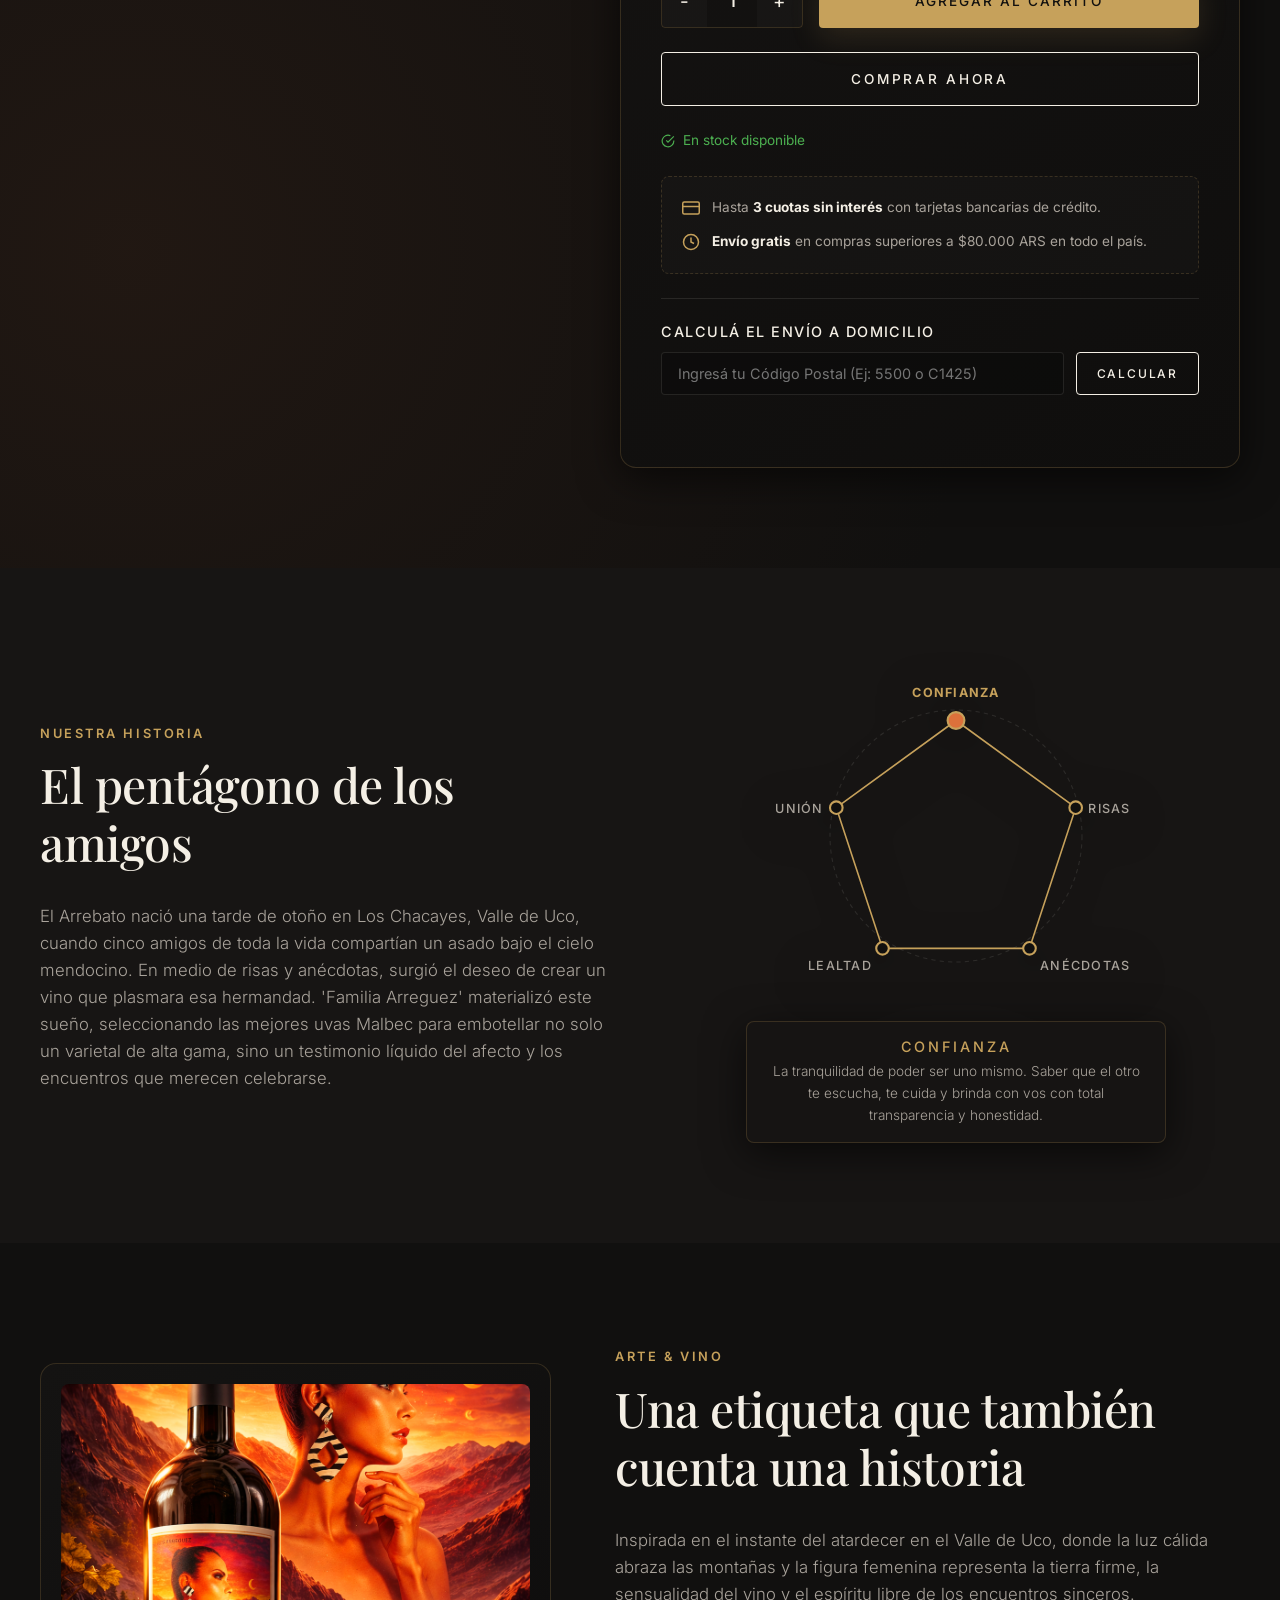
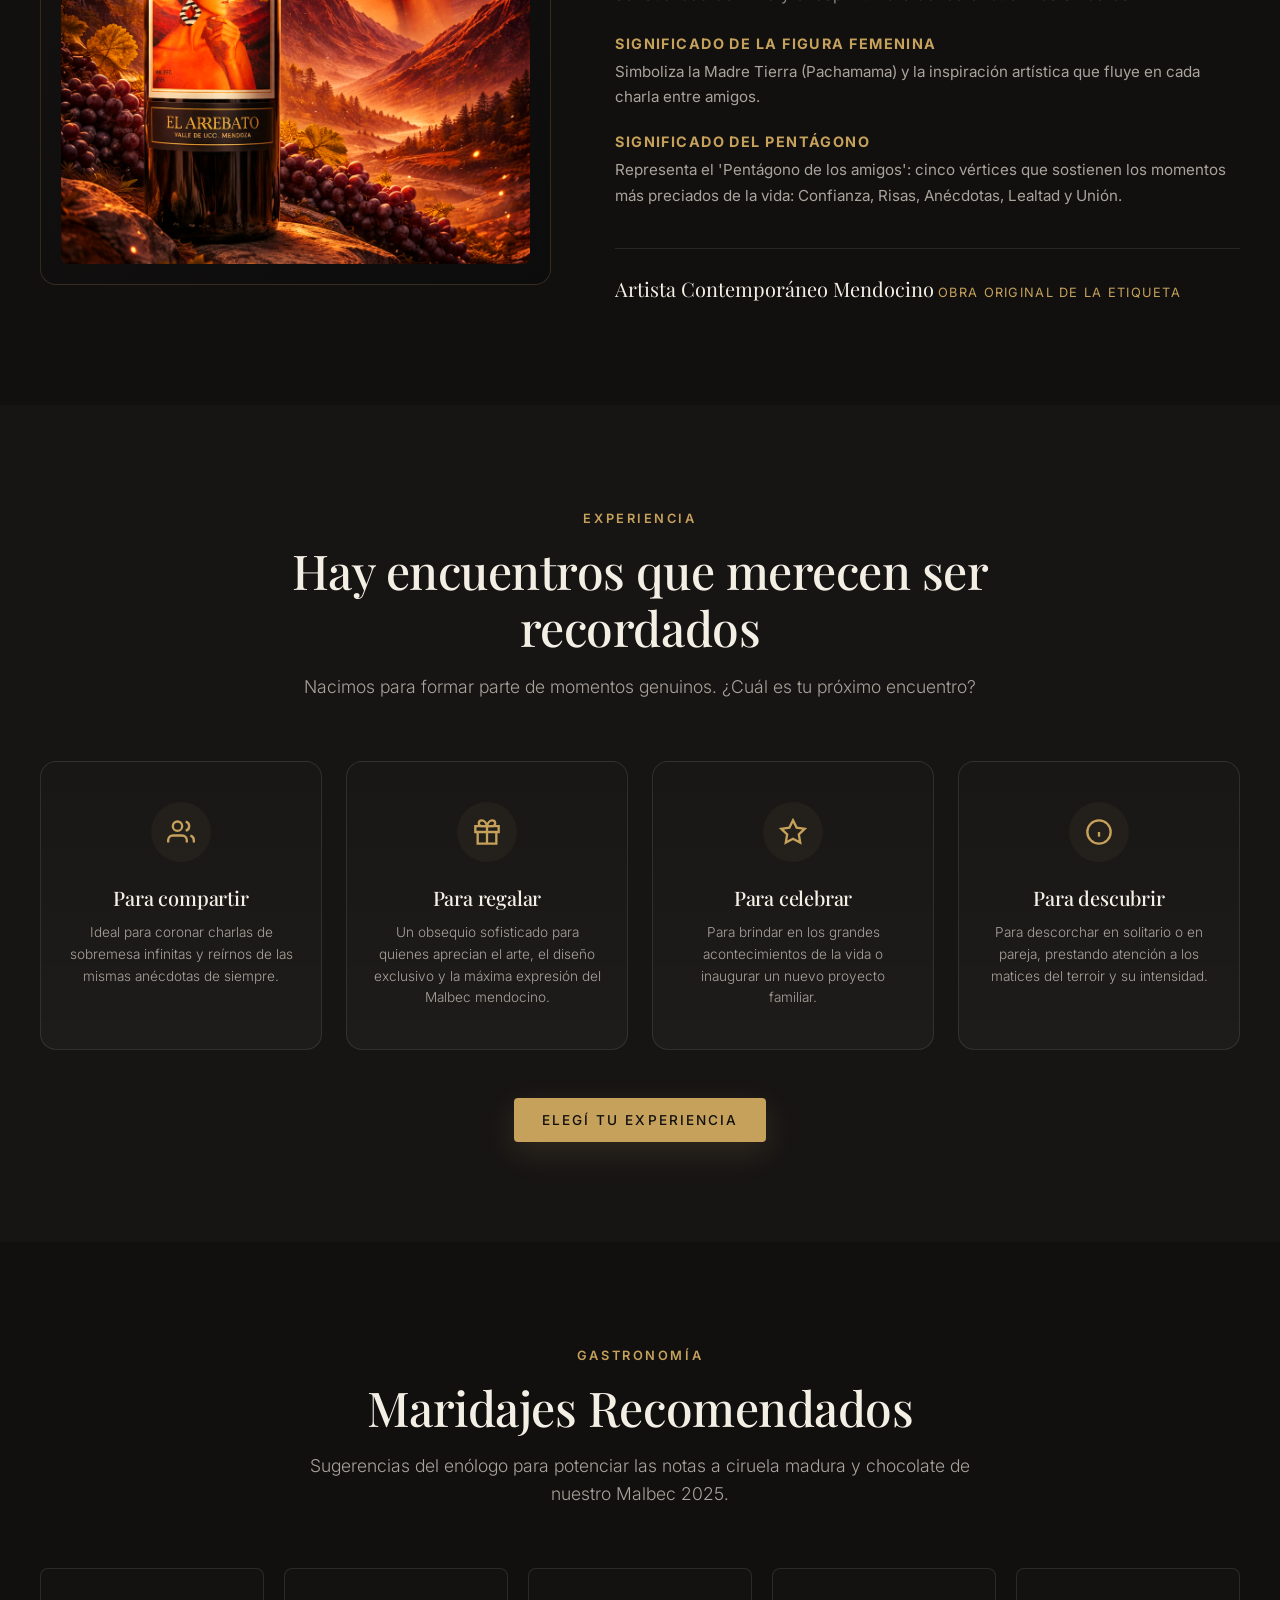
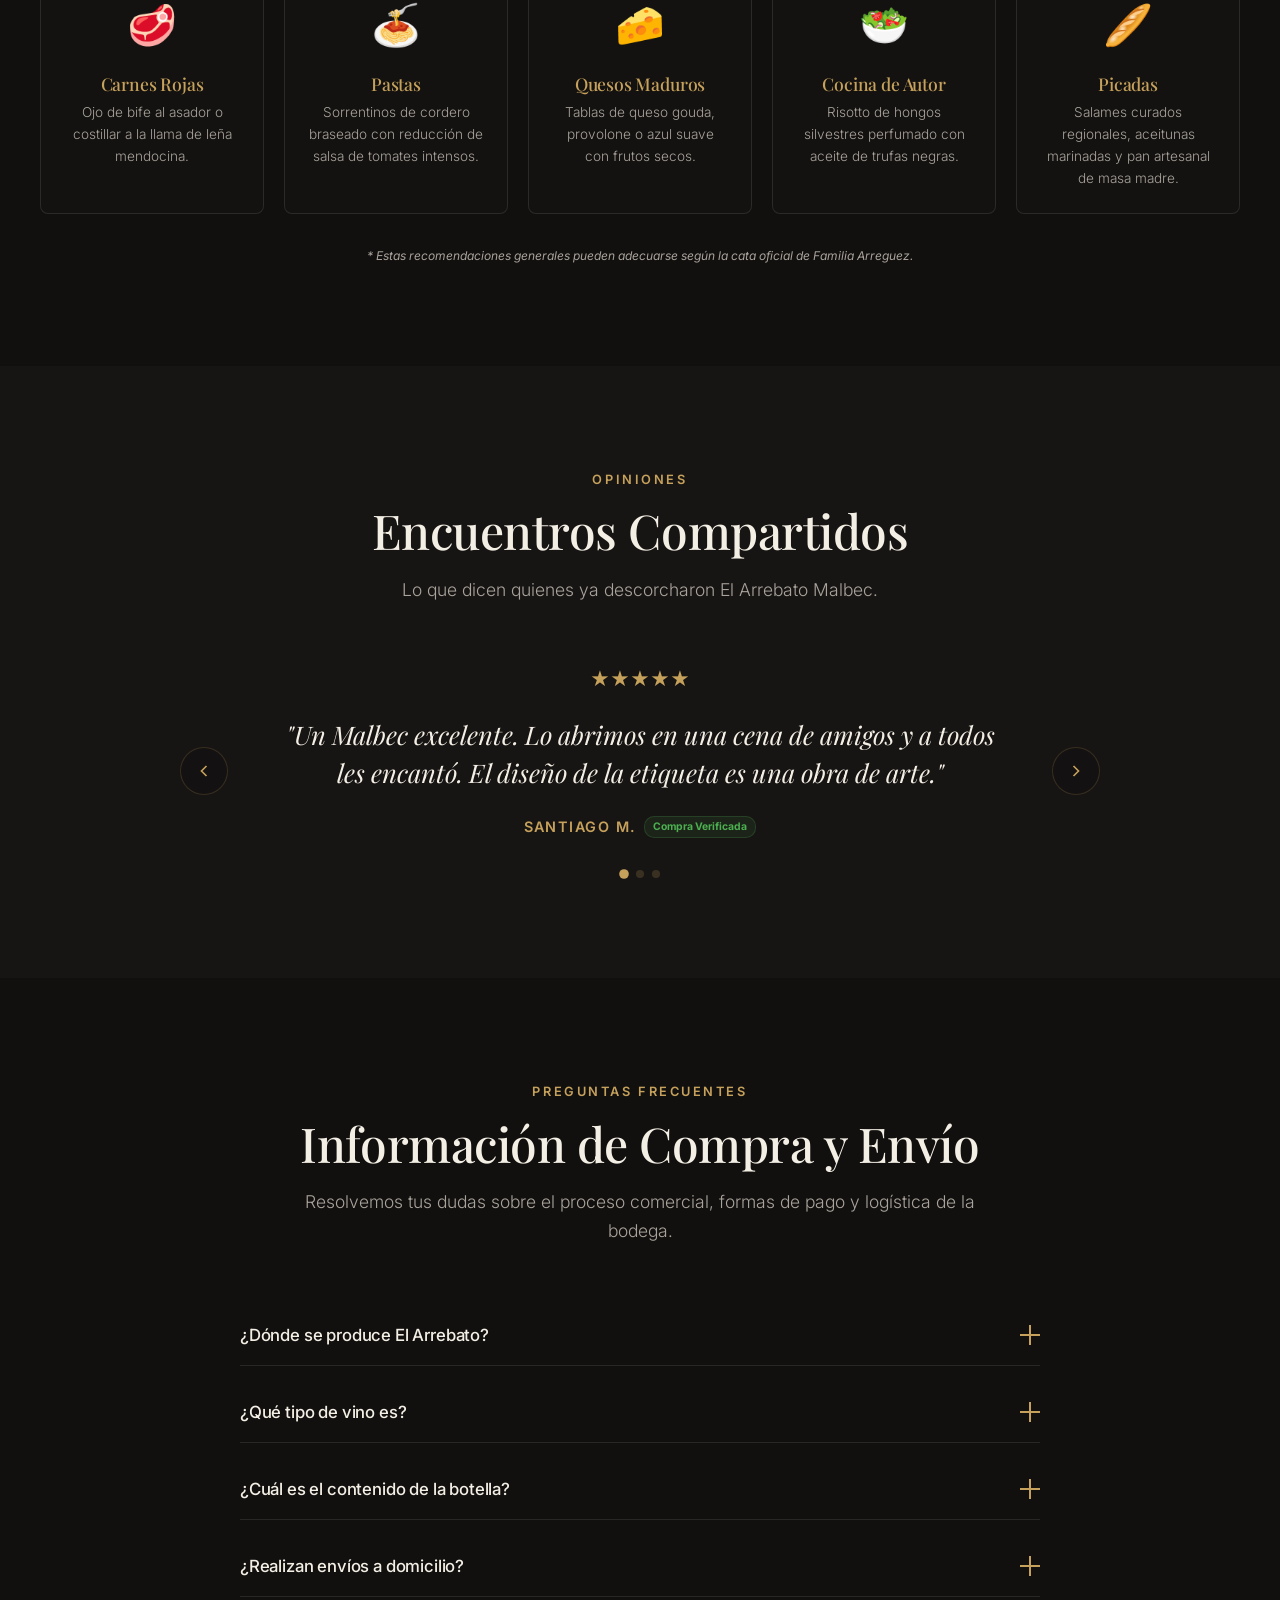
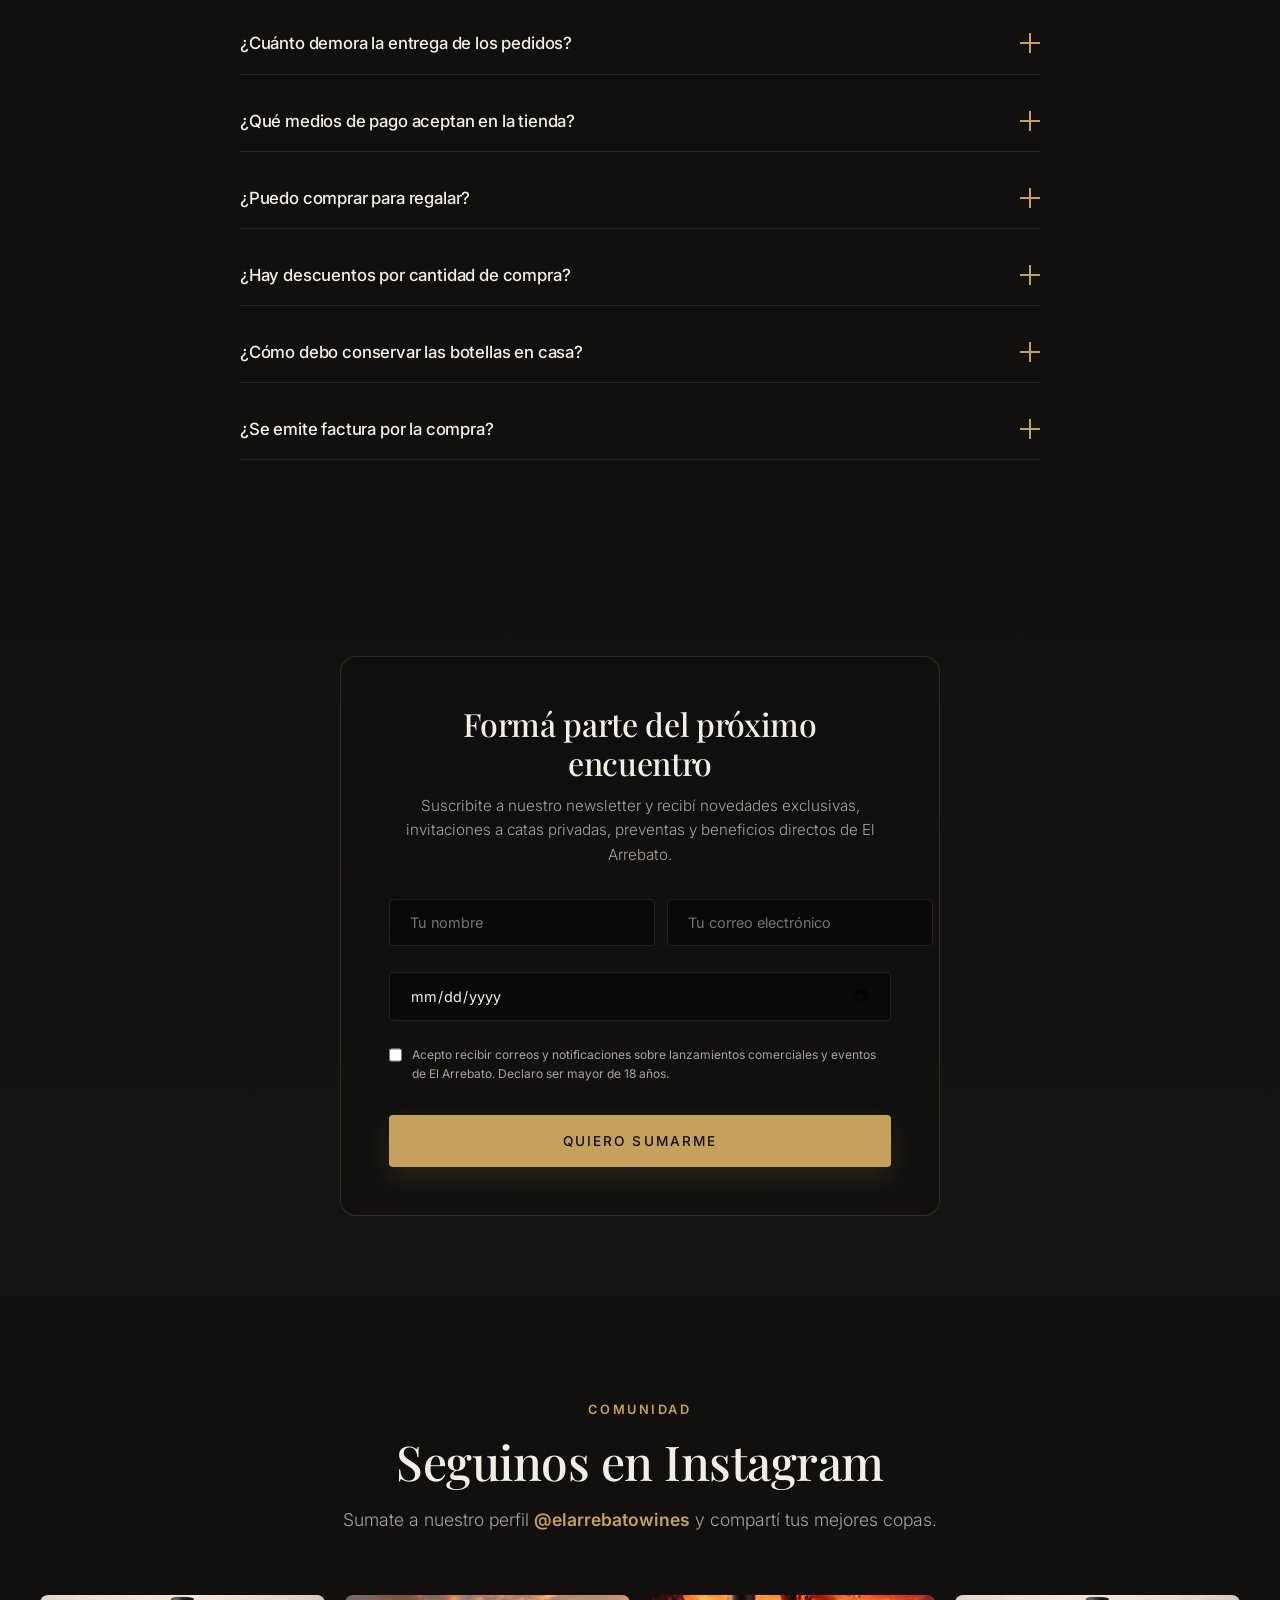
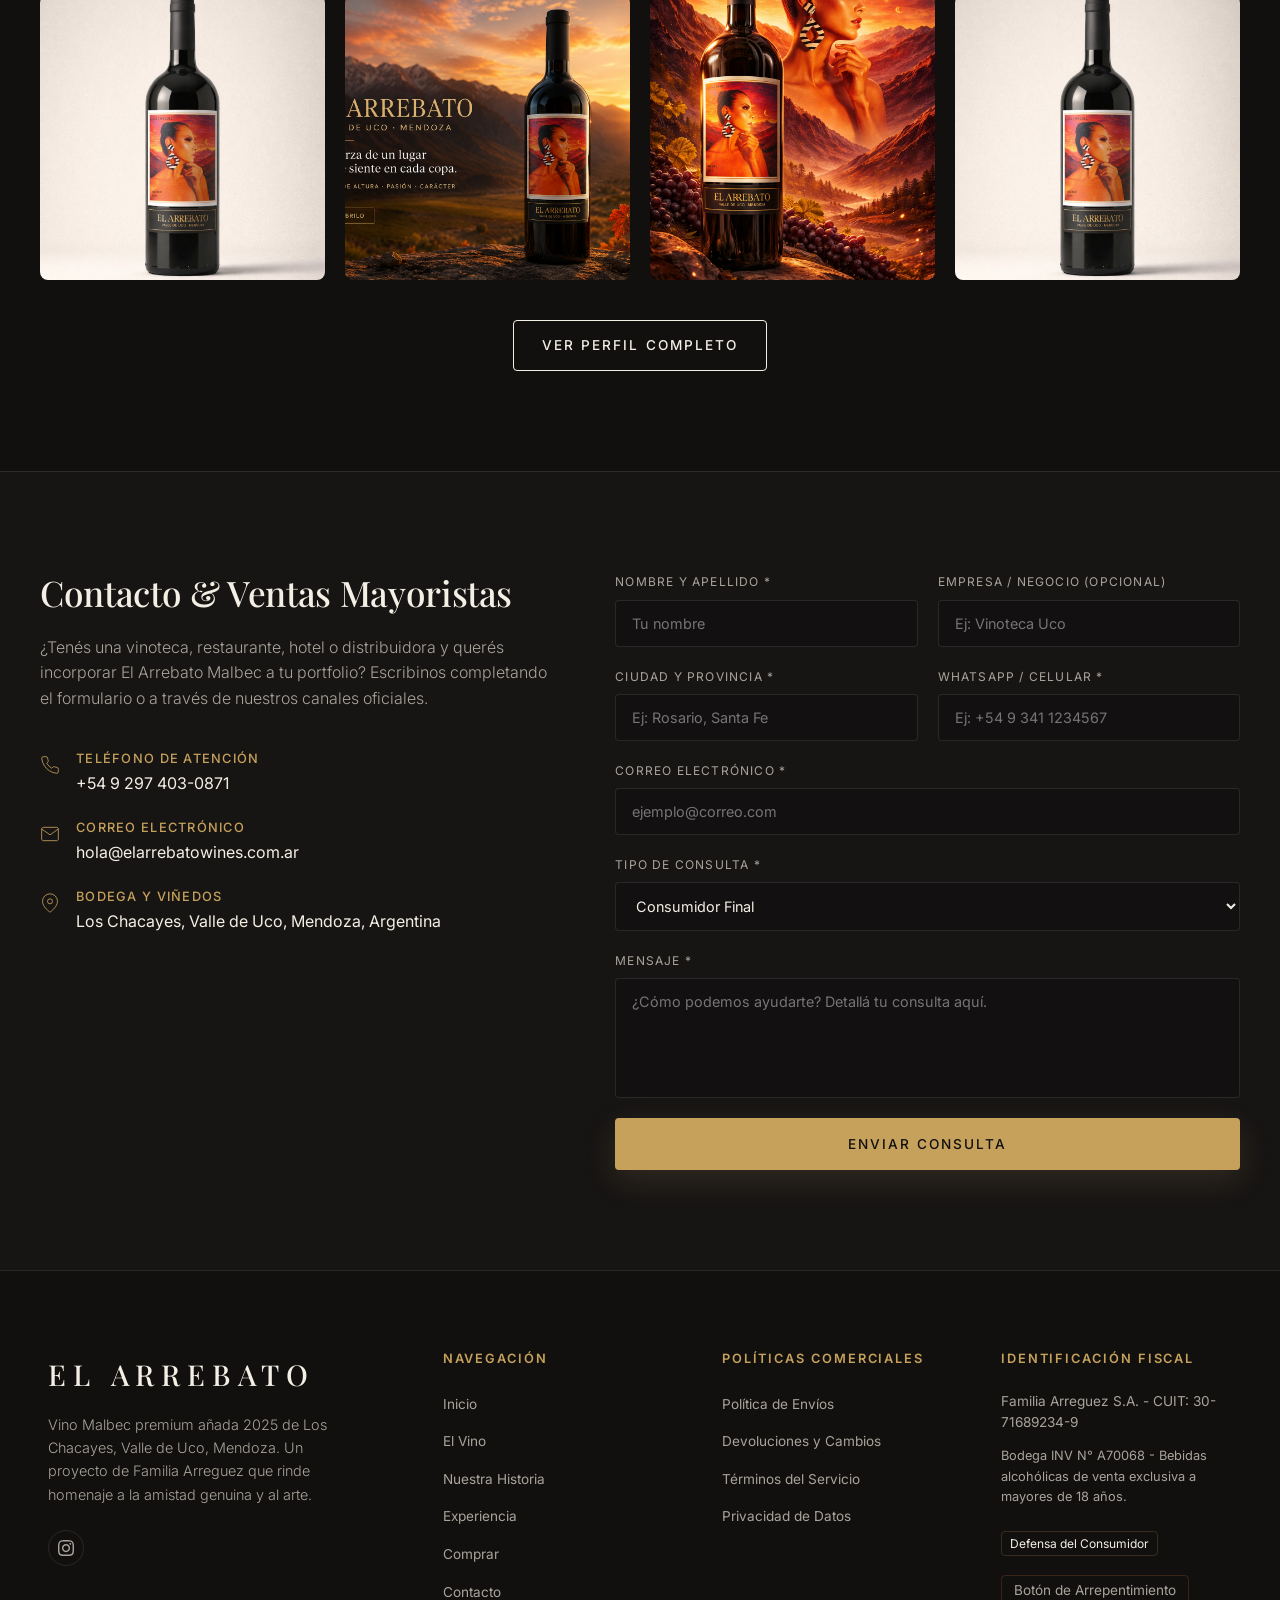
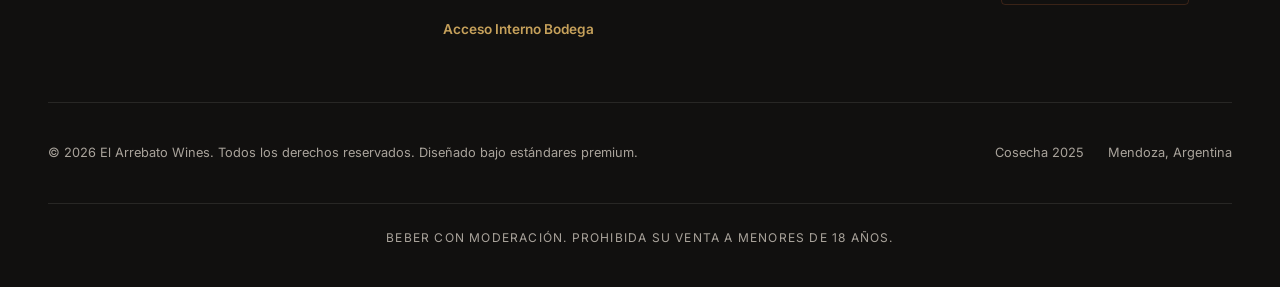
==== commit 6eb58ae7: "fix: corrige viewBox de SVG y posicionamiento de tarjeta informativa en pentagono de amigos" ====
--- a/index.html
+++ b/index.html
@@ -508,7 +508,7 @@
             <div class="story-visual-container">
                 <!-- SVG Interactivo del Pentágono de Amigos -->
                 <div class="pentagon-svg-container">
-                    <svg viewBox="0 0 300 300" class="pentagon-svg">
+                    <svg viewBox="-50 -10 400 310" class="pentagon-svg">
                         <circle cx="150" cy="150" r="120" class="pentagon-bg-circle"></circle>
                         <!-- Pentágono Geométrico. Vértices:
                              1: (150, 40) - Confianza
@@ -527,11 +527,11 @@
                         <circle cx="36" cy="123" r="6" class="pentagon-node" data-concept="union"></circle>
                         
                         <!-- Textos etiquetas -->
-                        <text x="150" y="25" class="pentagon-label-text" data-concept="confianza">Confianza</text>
-                        <text x="280" y="140" class="pentagon-label-text" data-concept="risas" style="text-anchor: start;">Risas</text>
-                        <text x="235" y="275" class="pentagon-label-text" data-concept="anecdotas" style="text-anchor: start;">Anécdotas</text>
-                        <text x="65" y="275" class="pentagon-label-text" data-concept="lealtad" style="text-anchor: end;">Lealtad</text>
-                        <text x="20" y="140" class="pentagon-label-text" data-concept="union" style="text-anchor: end;">Unión</text>
+                        <text x="150" y="18" class="pentagon-label-text" data-concept="confianza">Confianza</text>
+                        <text x="276" y="128" class="pentagon-label-text" data-concept="risas" style="text-anchor: start;">Risas</text>
+                        <text x="230" y="278" class="pentagon-label-text" data-concept="anecdotas" style="text-anchor: start;">Anécdotas</text>
+                        <text x="70" y="278" class="pentagon-label-text" data-concept="lealtad" style="text-anchor: end;">Lealtad</text>
+                        <text x="24" y="128" class="pentagon-label-text" data-concept="union" style="text-anchor: end;">Unión</text>
                     </svg>
                     
                     <!-- Tarjeta interactiva sobre el pentágono -->
--- a/css/style.css
+++ b/css/style.css
@@ -1172,15 +1172,13 @@
 }
 
 .pentagon-info-card {
-    position: absolute;
-    bottom: -40px;
-    left: 50%;
-    transform: translateX(-50%);
+    position: relative;
+    margin-top: 20px;
     background: rgba(23, 21, 20, 0.95);
     border: 1px solid var(--color-border);
     border-radius: var(--radius-md);
     padding: 16px 24px;
-    width: 85%;
+    width: 100%;
     text-align: center;
     box-shadow: var(--shadow-soft);
     backdrop-filter: blur(10px);
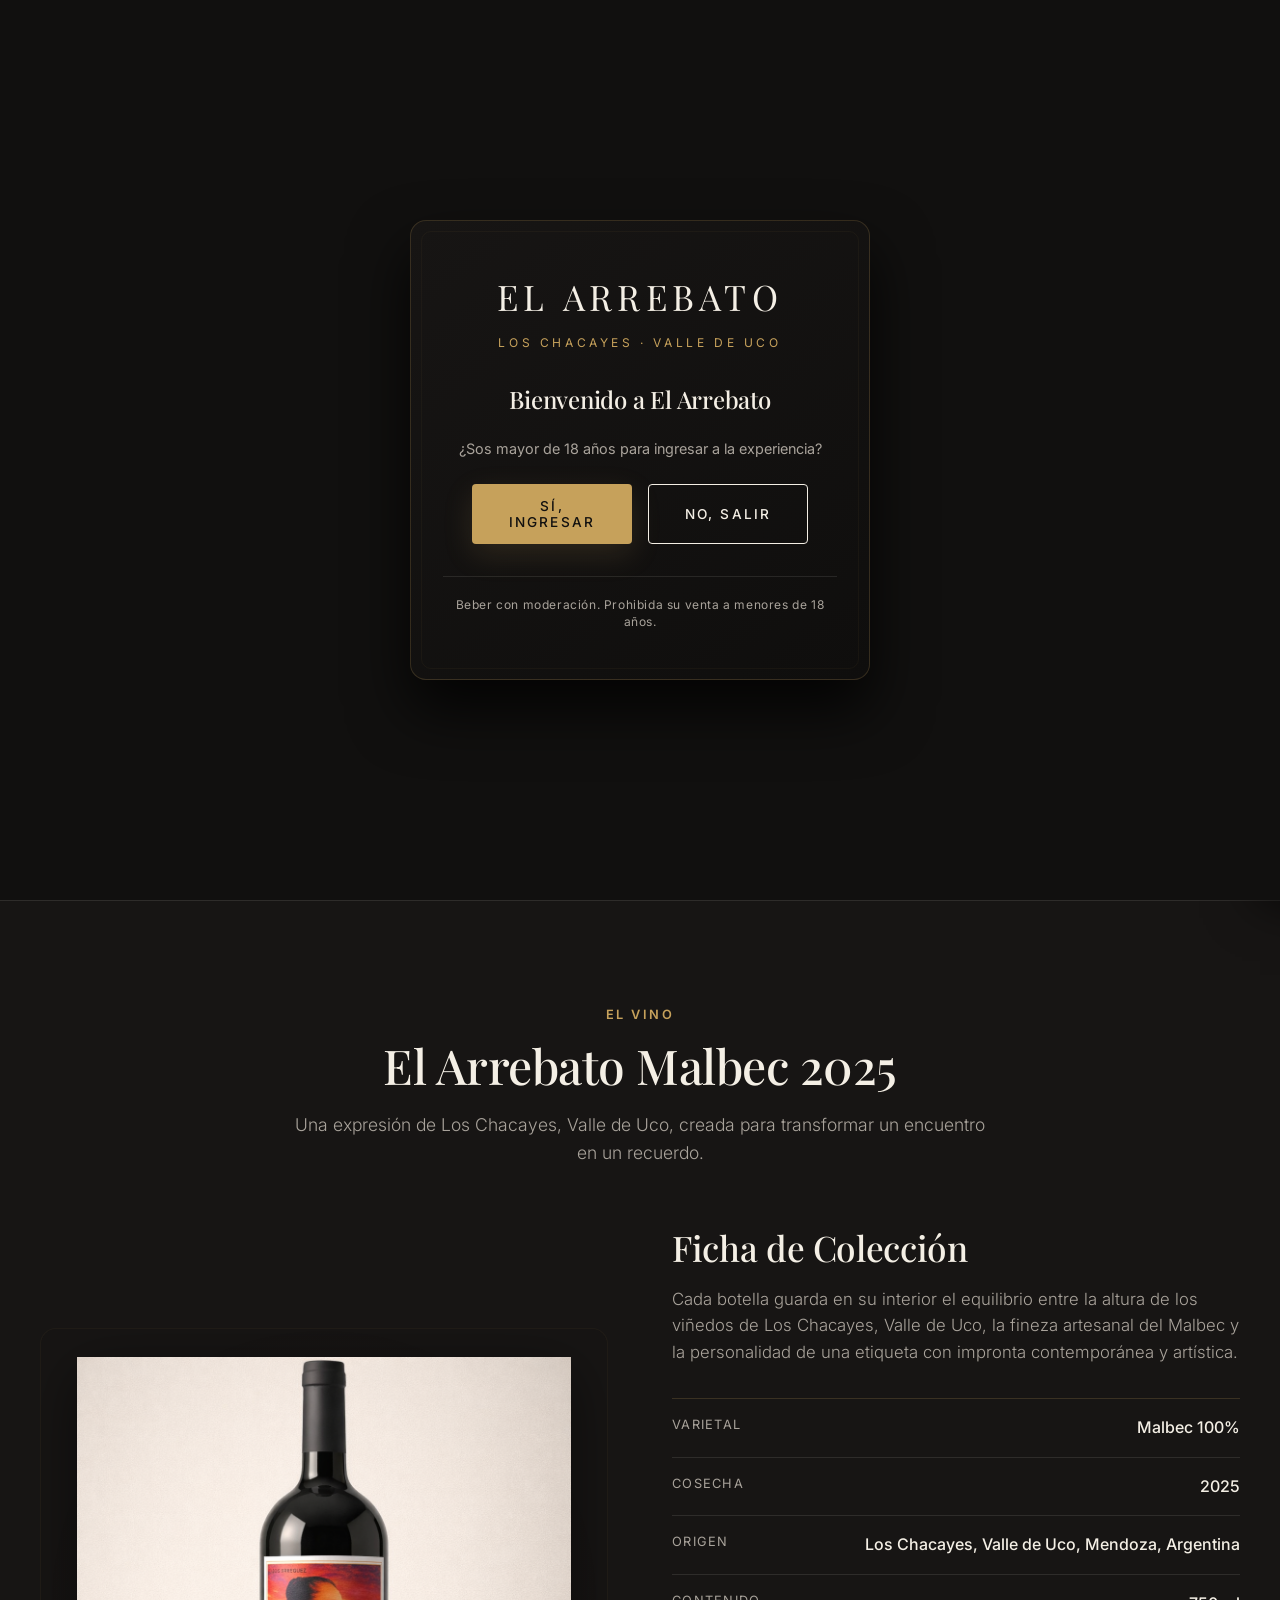
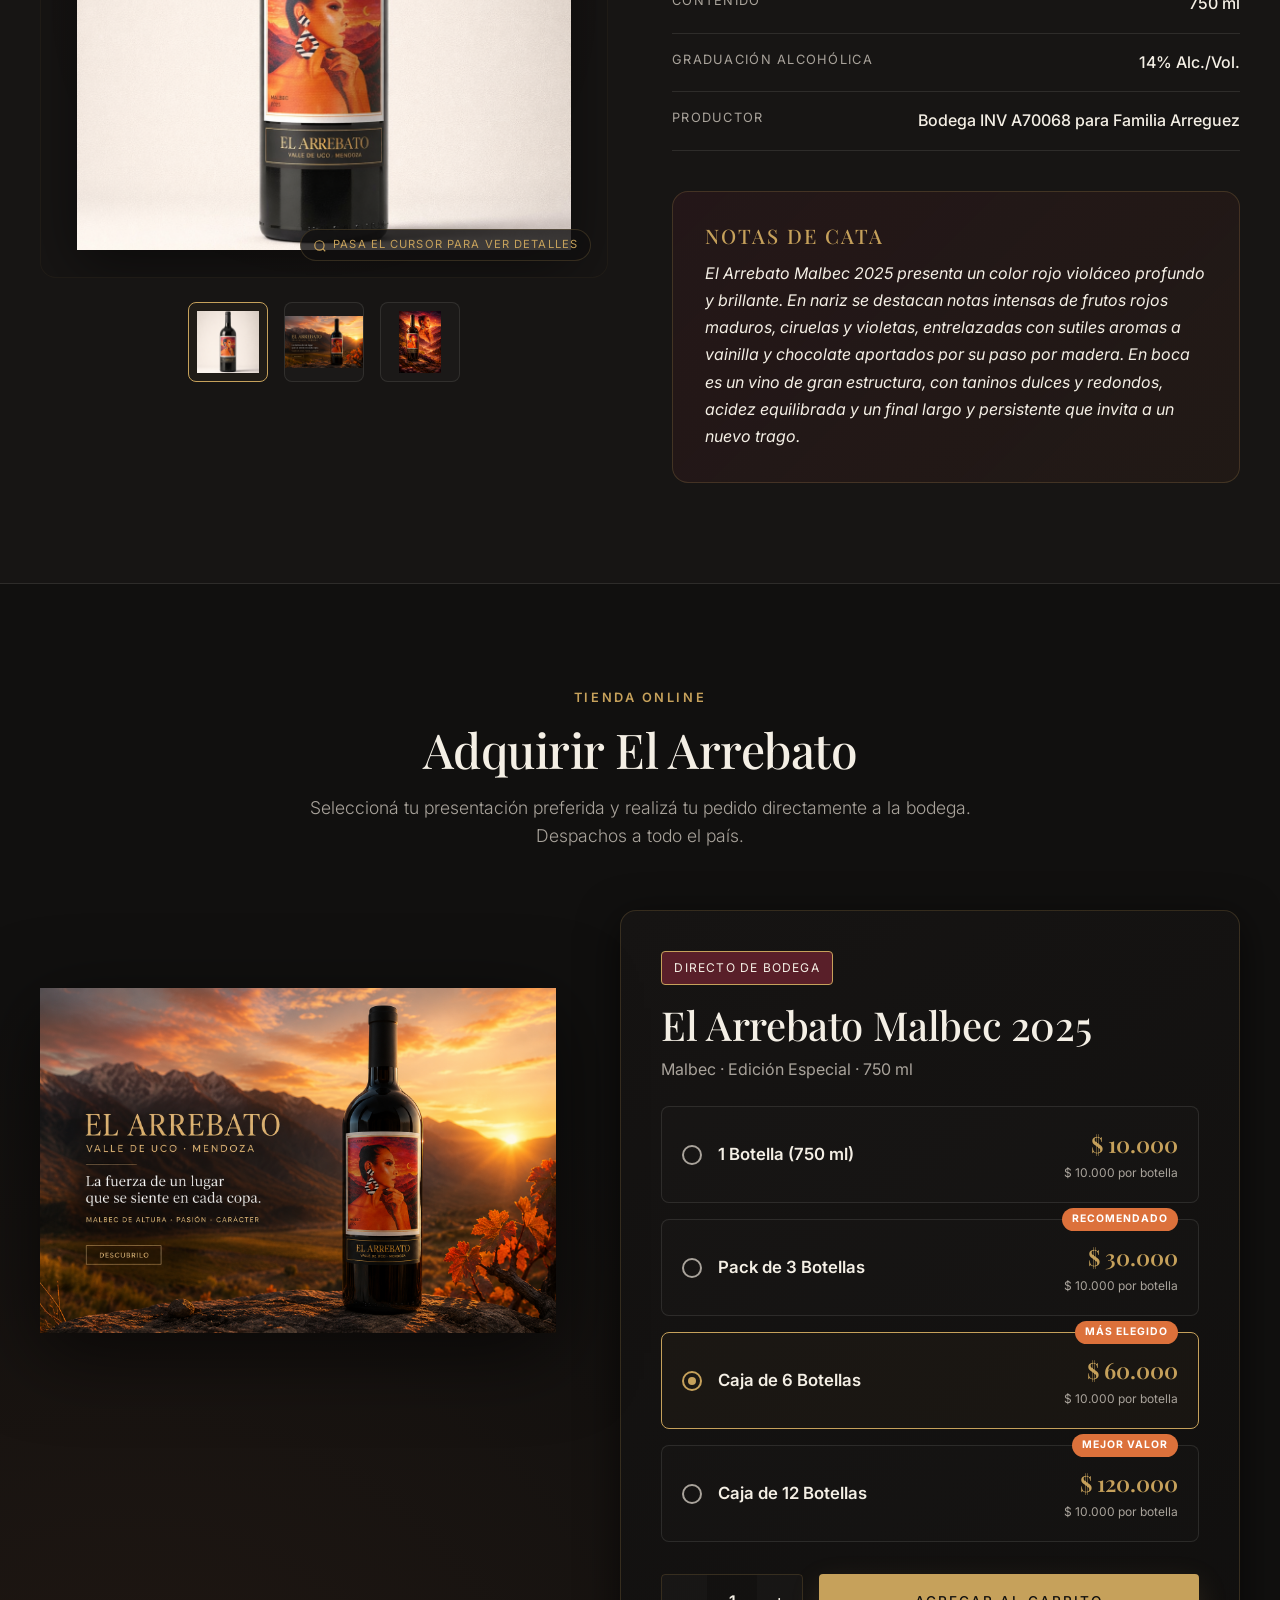
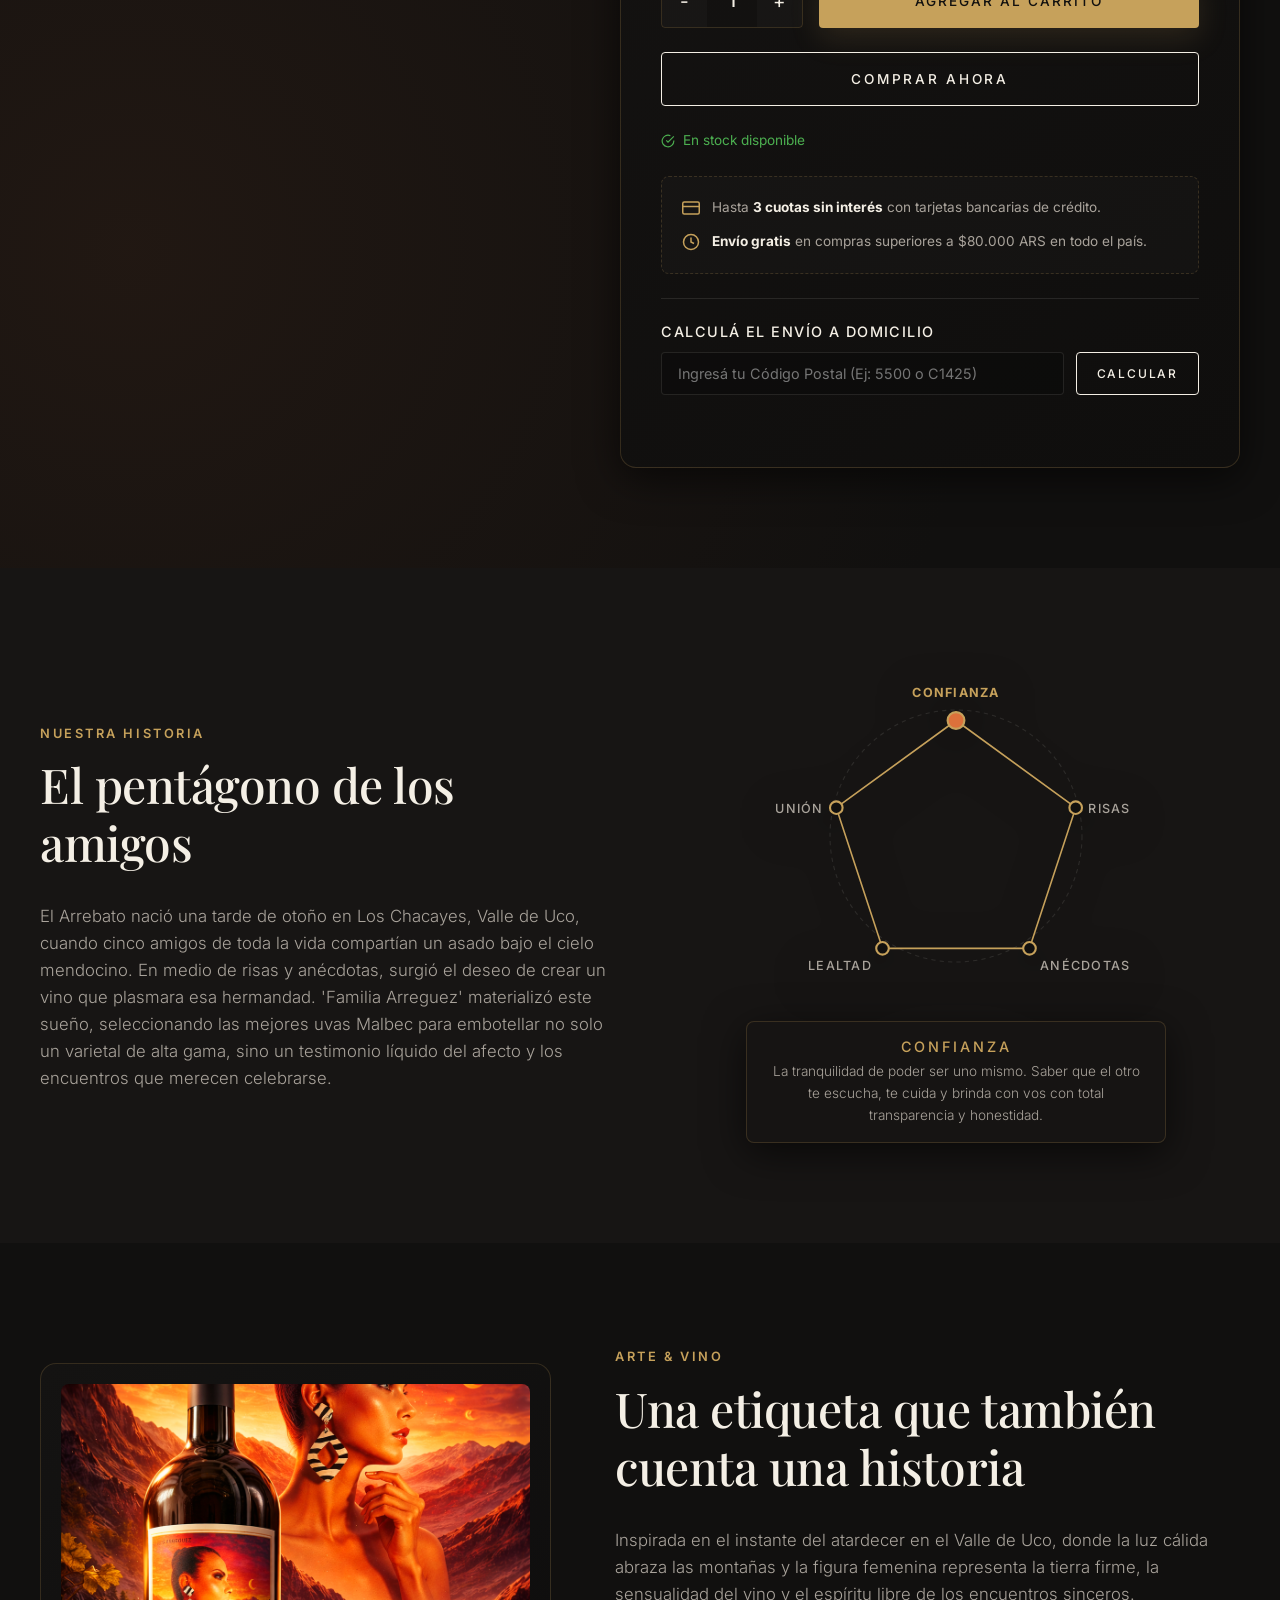
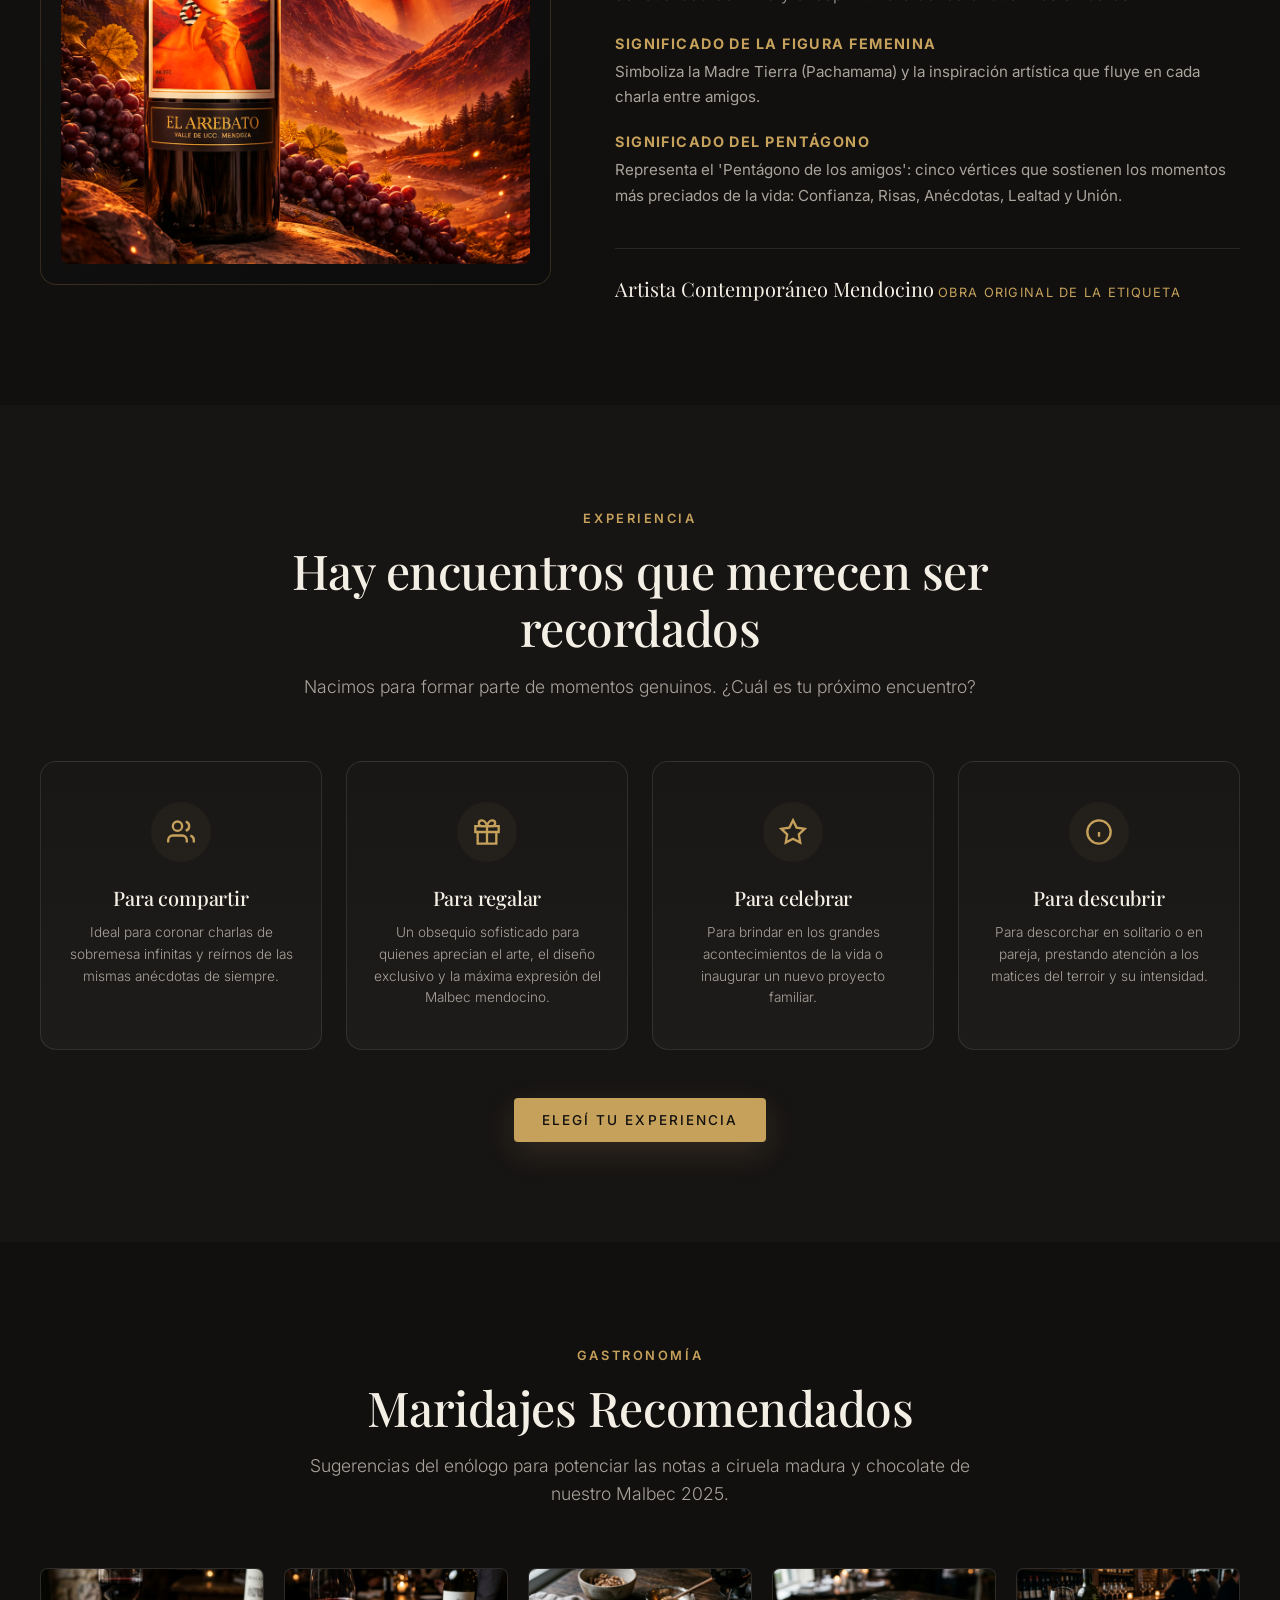
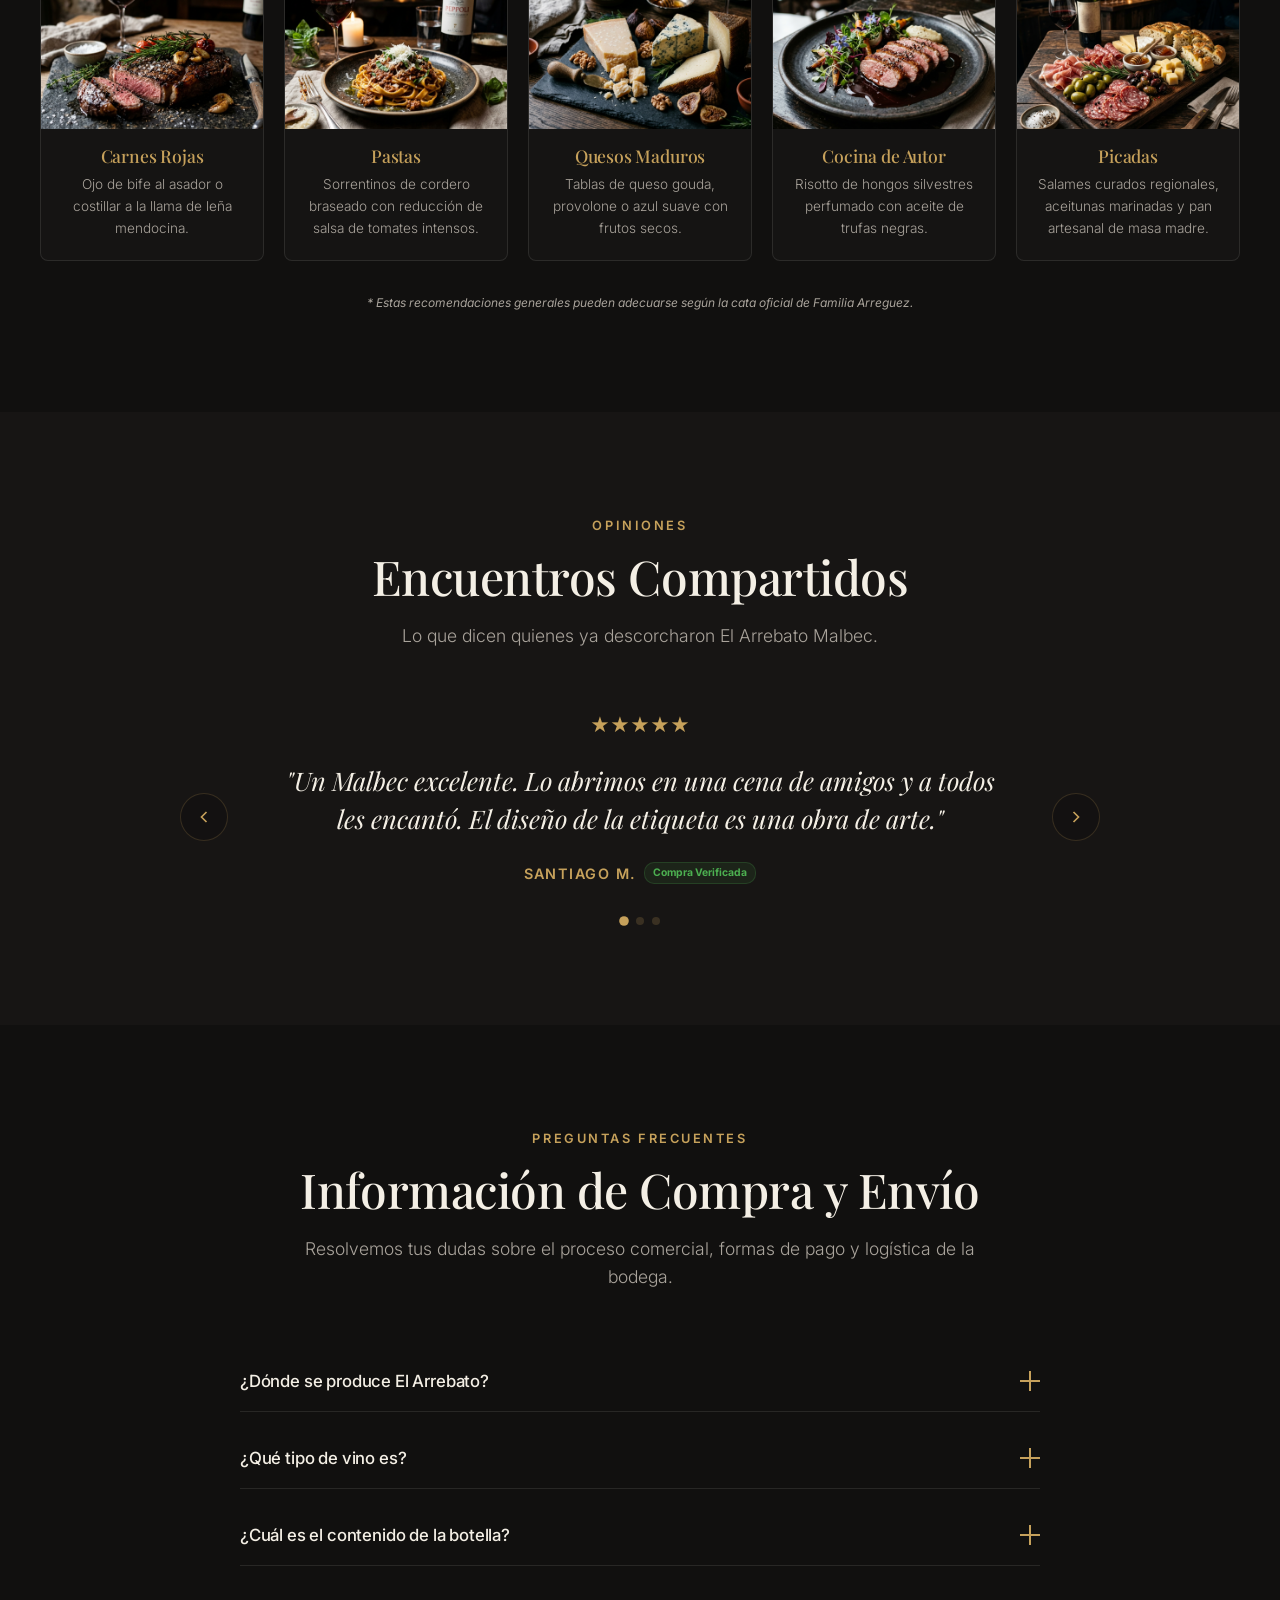
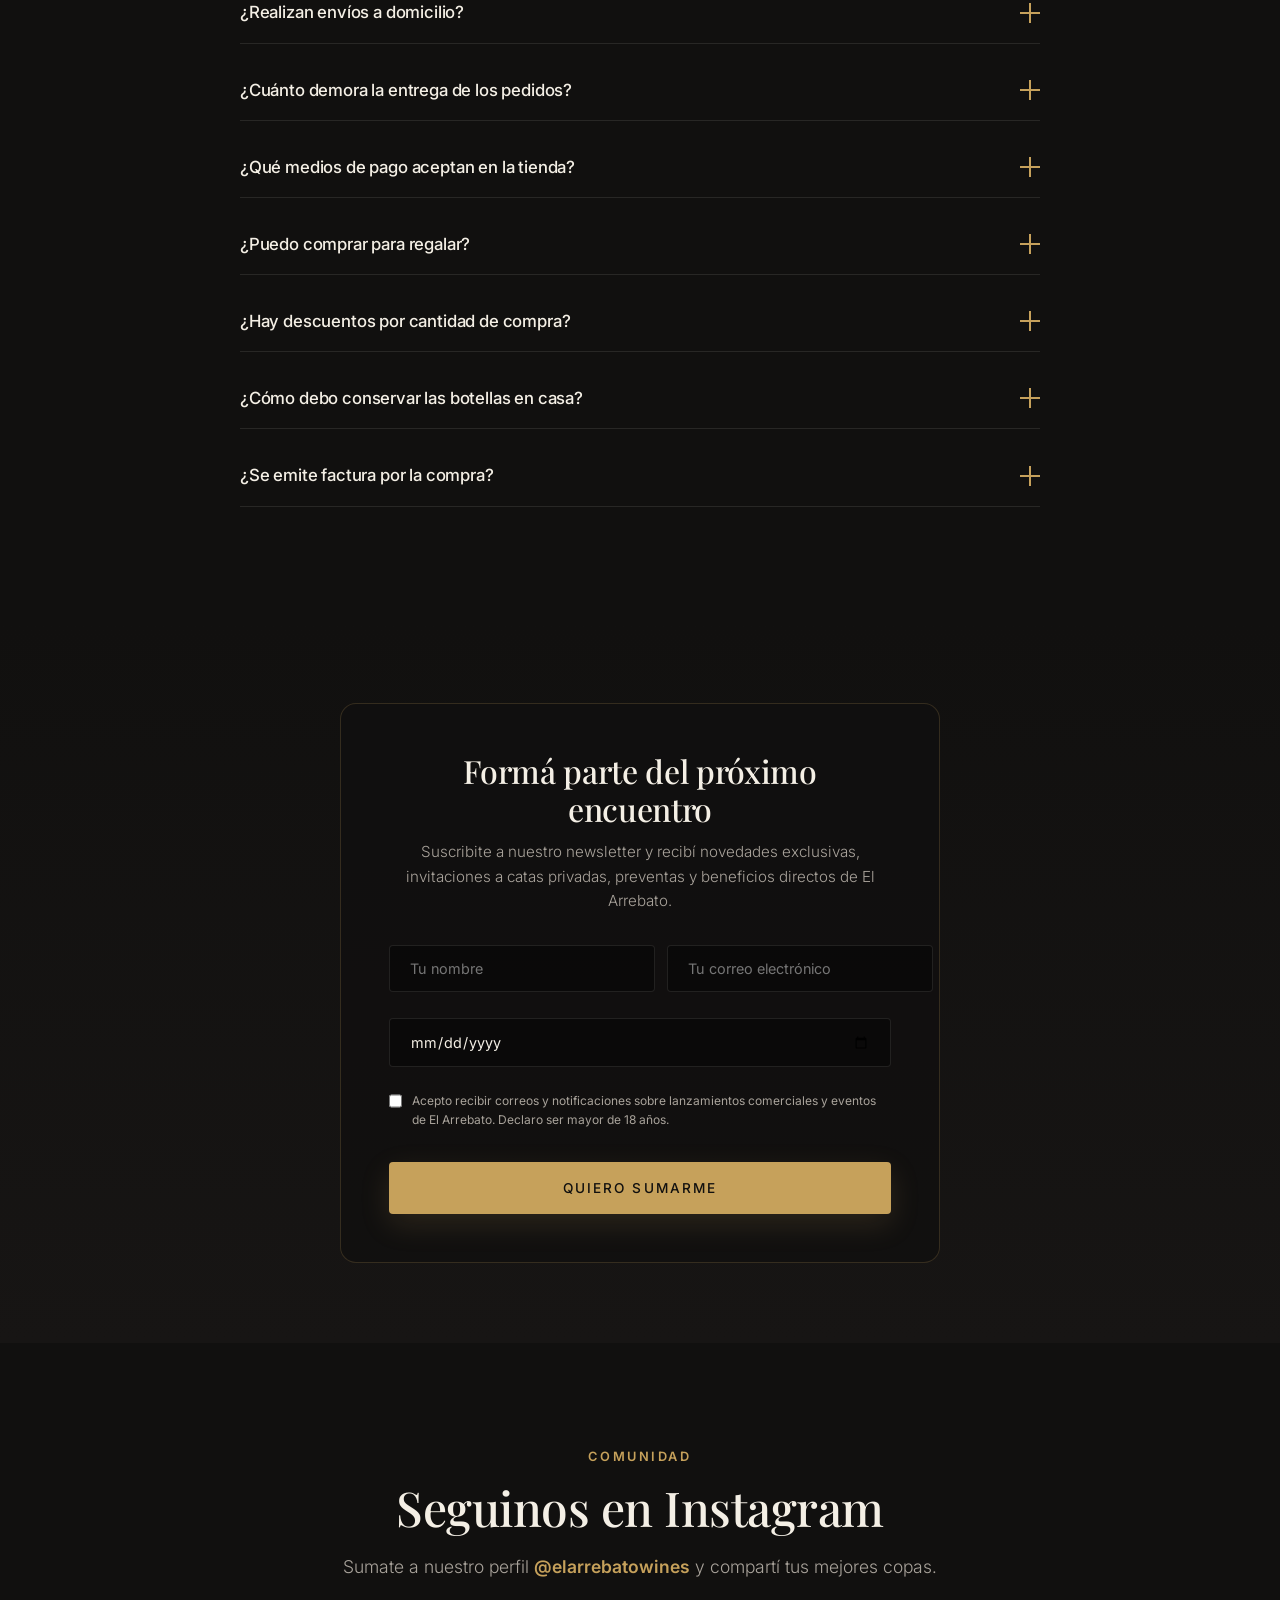
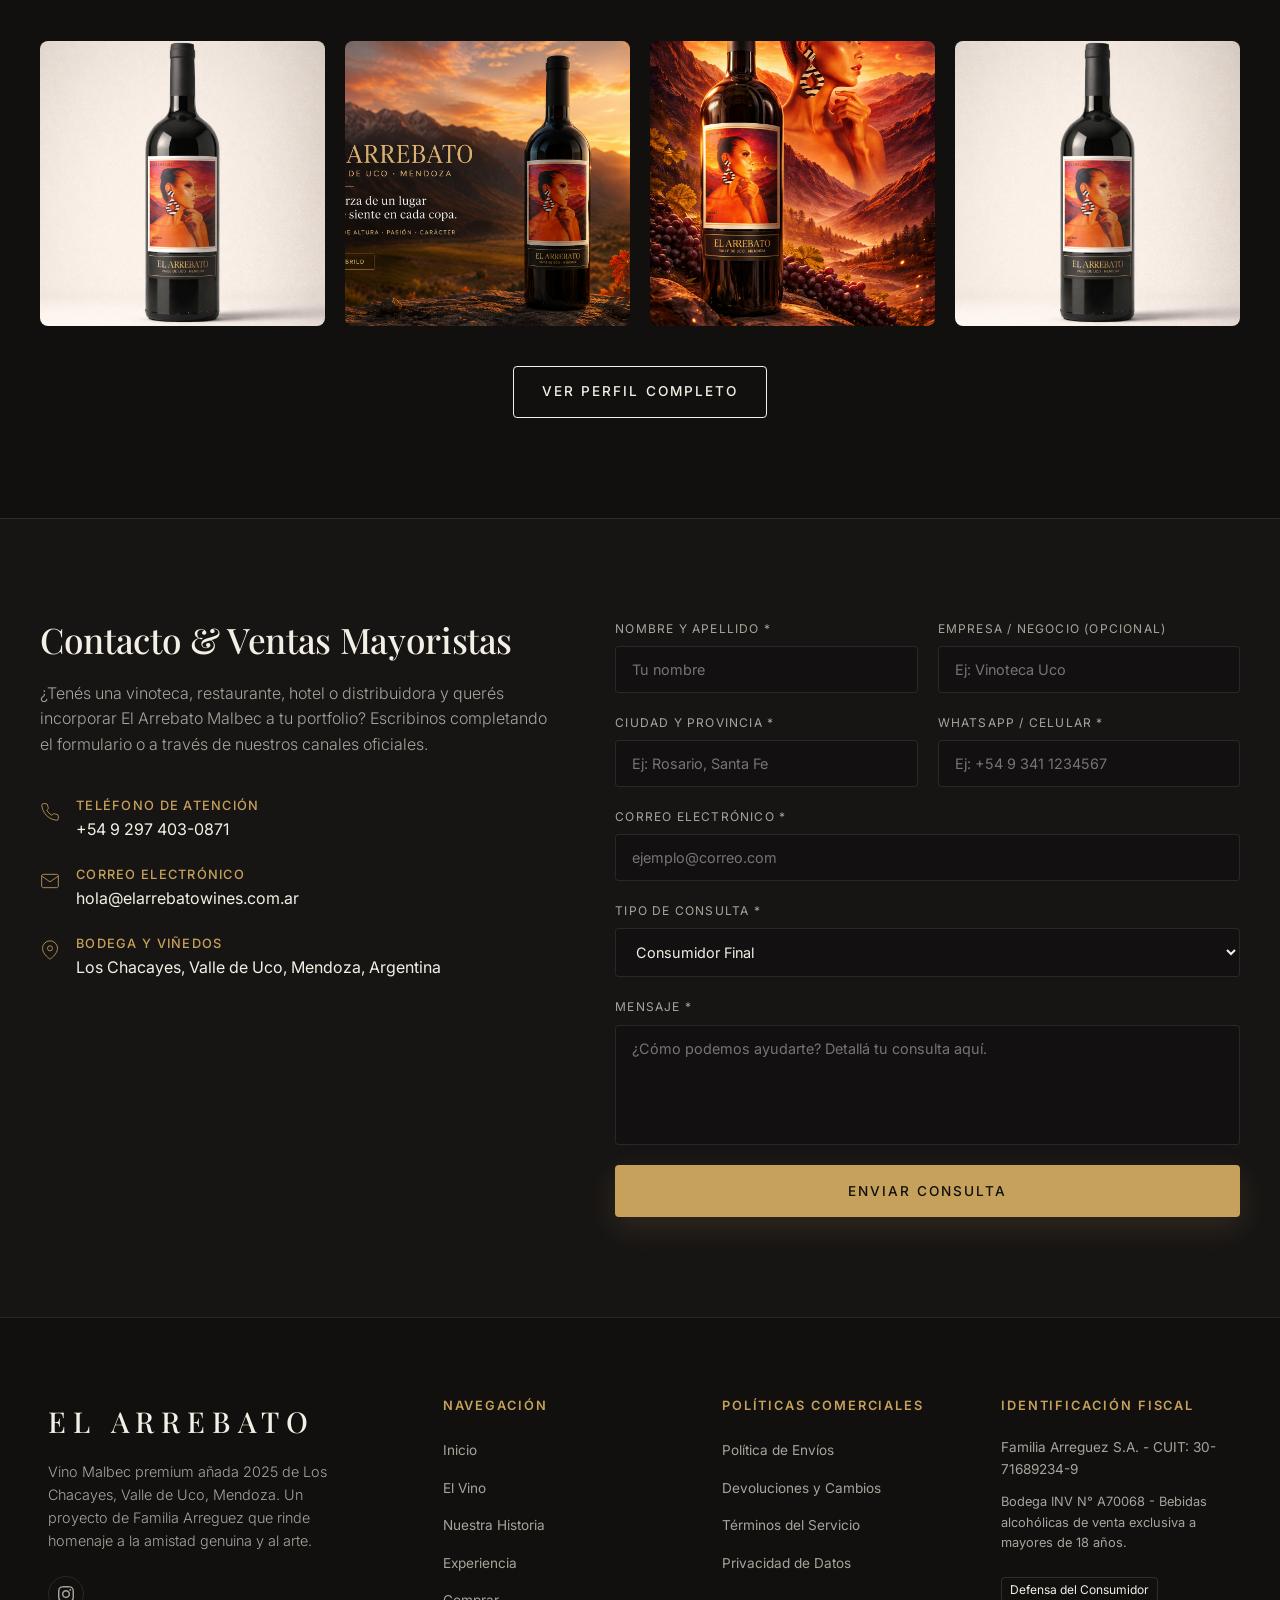
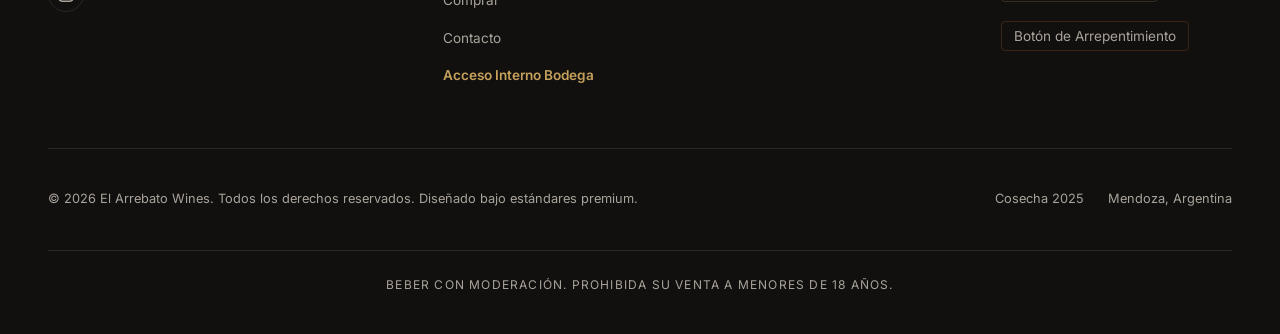
==== commit d84153b1: "feat: reemplaza iconos de maridaje por fotografias gastronomicas realistas de alta calidad" ====
--- a/index.html
+++ b/index.html
@@ -650,27 +650,37 @@
             
             <div class="maridajes-slider">
                 <div class="maridaje-item">
-                    <div class="maridaje-icon-box">🥩</div>
+                    <div class="maridaje-img-wrapper">
+                        <img src="public/images/maridaje_carnes.jpg" alt="Carnes Rojas" class="maridaje-img">
+                    </div>
                     <h4>Carnes Rojas</h4>
                     <p>Ojo de bife al asador o costillar a la llama de leña mendocina.</p>
                 </div>
                 <div class="maridaje-item">
-                    <div class="maridaje-icon-box">🍝</div>
+                    <div class="maridaje-img-wrapper">
+                        <img src="public/images/maridaje_pastas.jpg" alt="Pastas" class="maridaje-img">
+                    </div>
                     <h4>Pastas</h4>
                     <p>Sorrentinos de cordero braseado con reducción de salsa de tomates intensos.</p>
                 </div>
                 <div class="maridaje-item">
-                    <div class="maridaje-icon-box">🧀</div>
+                    <div class="maridaje-img-wrapper">
+                        <img src="public/images/maridaje_quesos.jpg" alt="Quesos Maduros" class="maridaje-img">
+                    </div>
                     <h4>Quesos Maduros</h4>
                     <p>Tablas de queso gouda, provolone o azul suave con frutos secos.</p>
                 </div>
                 <div class="maridaje-item">
-                    <div class="maridaje-icon-box">🥗</div>
+                    <div class="maridaje-img-wrapper">
+                        <img src="public/images/maridaje_cocina.jpg" alt="Cocina de Autor" class="maridaje-img">
+                    </div>
                     <h4>Cocina de Autor</h4>
                     <p>Risotto de hongos silvestres perfumado con aceite de trufas negras.</p>
                 </div>
                 <div class="maridaje-item">
-                    <div class="maridaje-icon-box">🥖</div>
+                    <div class="maridaje-img-wrapper">
+                        <img src="public/images/maridaje_picadas.jpg" alt="Picadas" class="maridaje-img">
+                    </div>
                     <h4>Picadas</h4>
                     <p>Salames curados regionales, aceitunas marinadas y pan artesanal de masa madre.</p>
                 </div>
--- a/css/style.css
+++ b/css/style.css
@@ -1402,34 +1402,56 @@
 }
 
 .maridaje-item {
-    background: rgba(255, 255, 255, 0.01);
+    background: rgba(255, 255, 255, 0.02);
     border: 1px solid var(--color-border-light);
     border-radius: var(--radius-md);
-    padding: 24px;
+    overflow: hidden;
+    padding: 0 0 20px 0;
     text-align: center;
     transition: var(--transition-medium);
+    display: flex;
+    flex-direction: column;
 }
 
 .maridaje-item:hover {
     border-color: var(--color-gold);
-    background: rgba(255, 255, 255, 0.02);
-}
-
-.maridaje-icon-box {
-    font-size: 2.5rem;
+    background: rgba(255, 255, 255, 0.04);
+    transform: translateY(-6px);
+    box-shadow: 0 12px 30px rgba(0, 0, 0, 0.5);
+}
+
+.maridaje-img-wrapper {
+    width: 100%;
+    height: 160px;
+    overflow: hidden;
     margin-bottom: 16px;
+    position: relative;
+}
+
+.maridaje-img {
+    width: 100%;
+    height: 100%;
+    object-fit: cover;
+    object-position: center;
+    transition: transform 0.6s cubic-bezier(0.16, 1, 0.3, 1);
+}
+
+.maridaje-item:hover .maridaje-img {
+    transform: scale(1.08);
 }
 
 .maridaje-item h4 {
     font-size: 1.1rem;
     margin-bottom: 8px;
     color: var(--color-gold);
+    padding: 0 16px;
 }
 
 .maridaje-item p {
     font-size: 0.85rem;
     color: var(--color-gray-warm);
     font-weight: 300;
+    padding: 0 16px;
 }
 
 /* --------------------------------------------------
